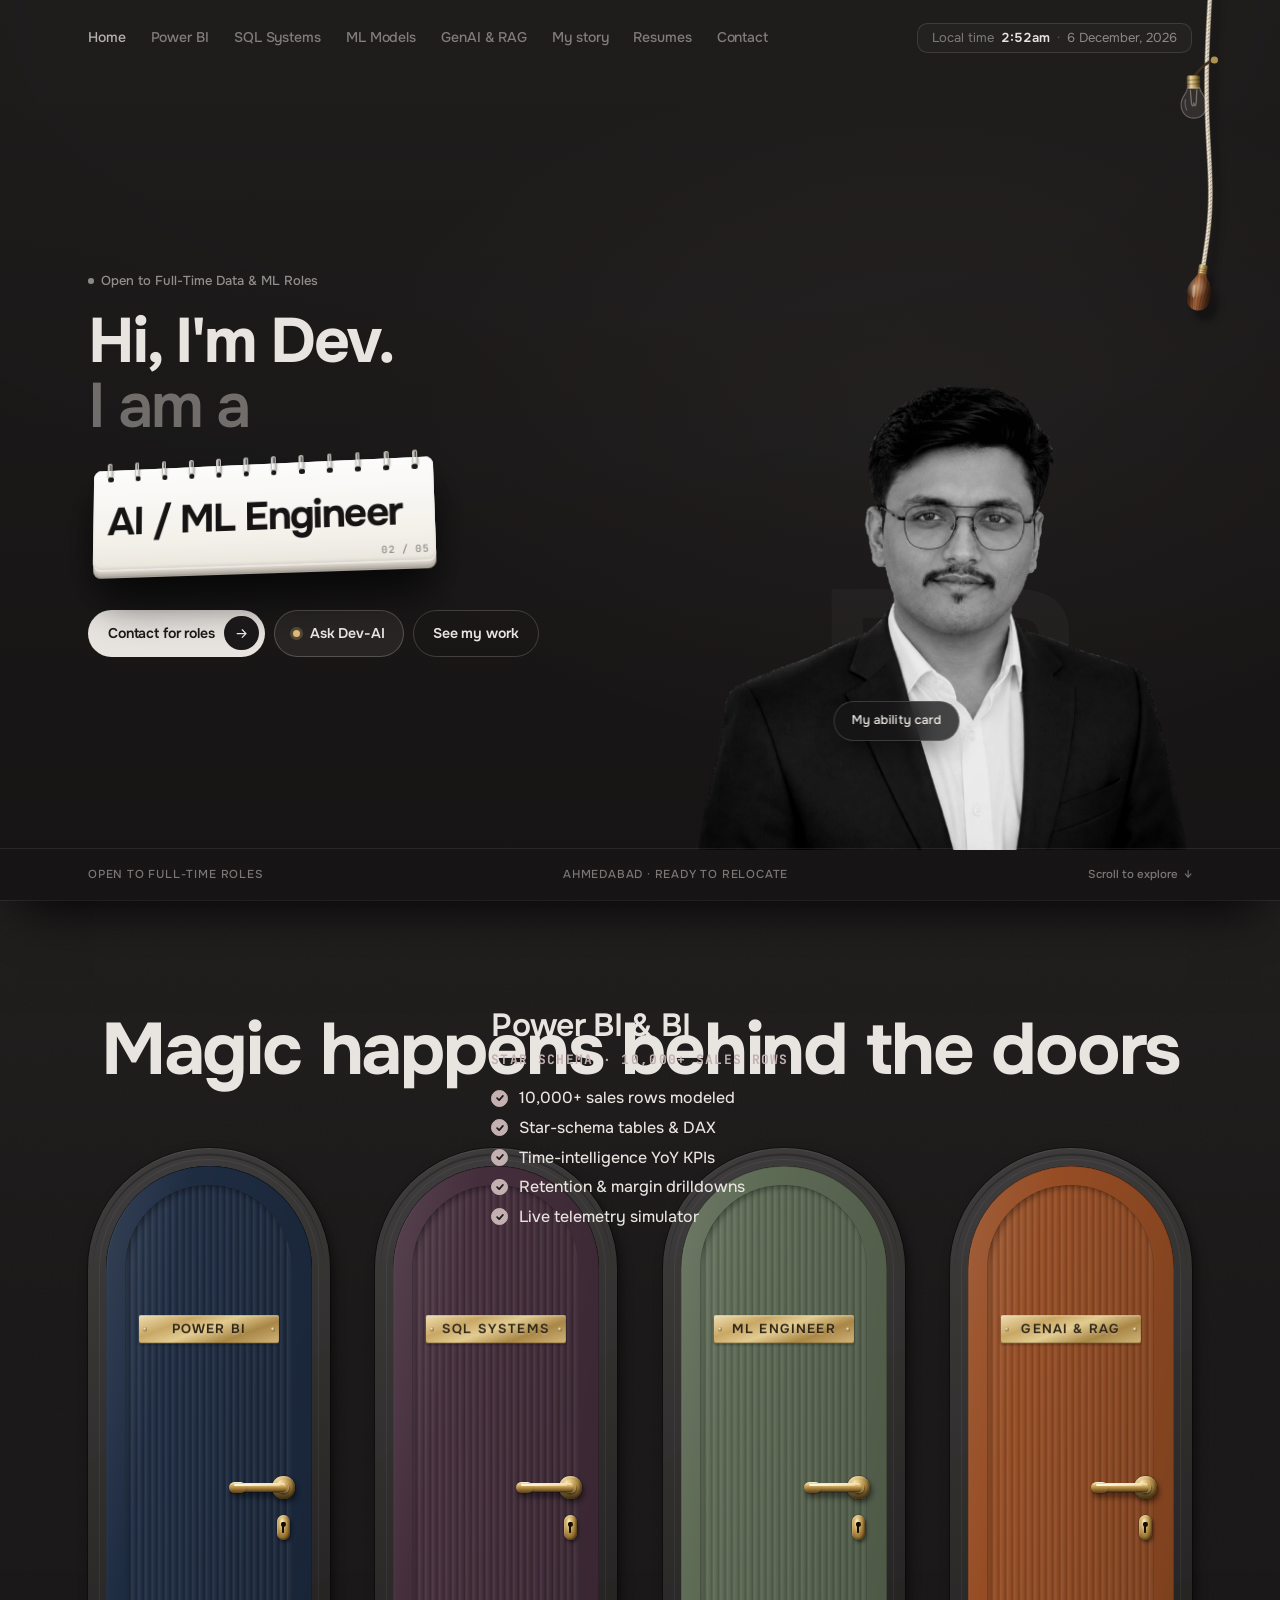
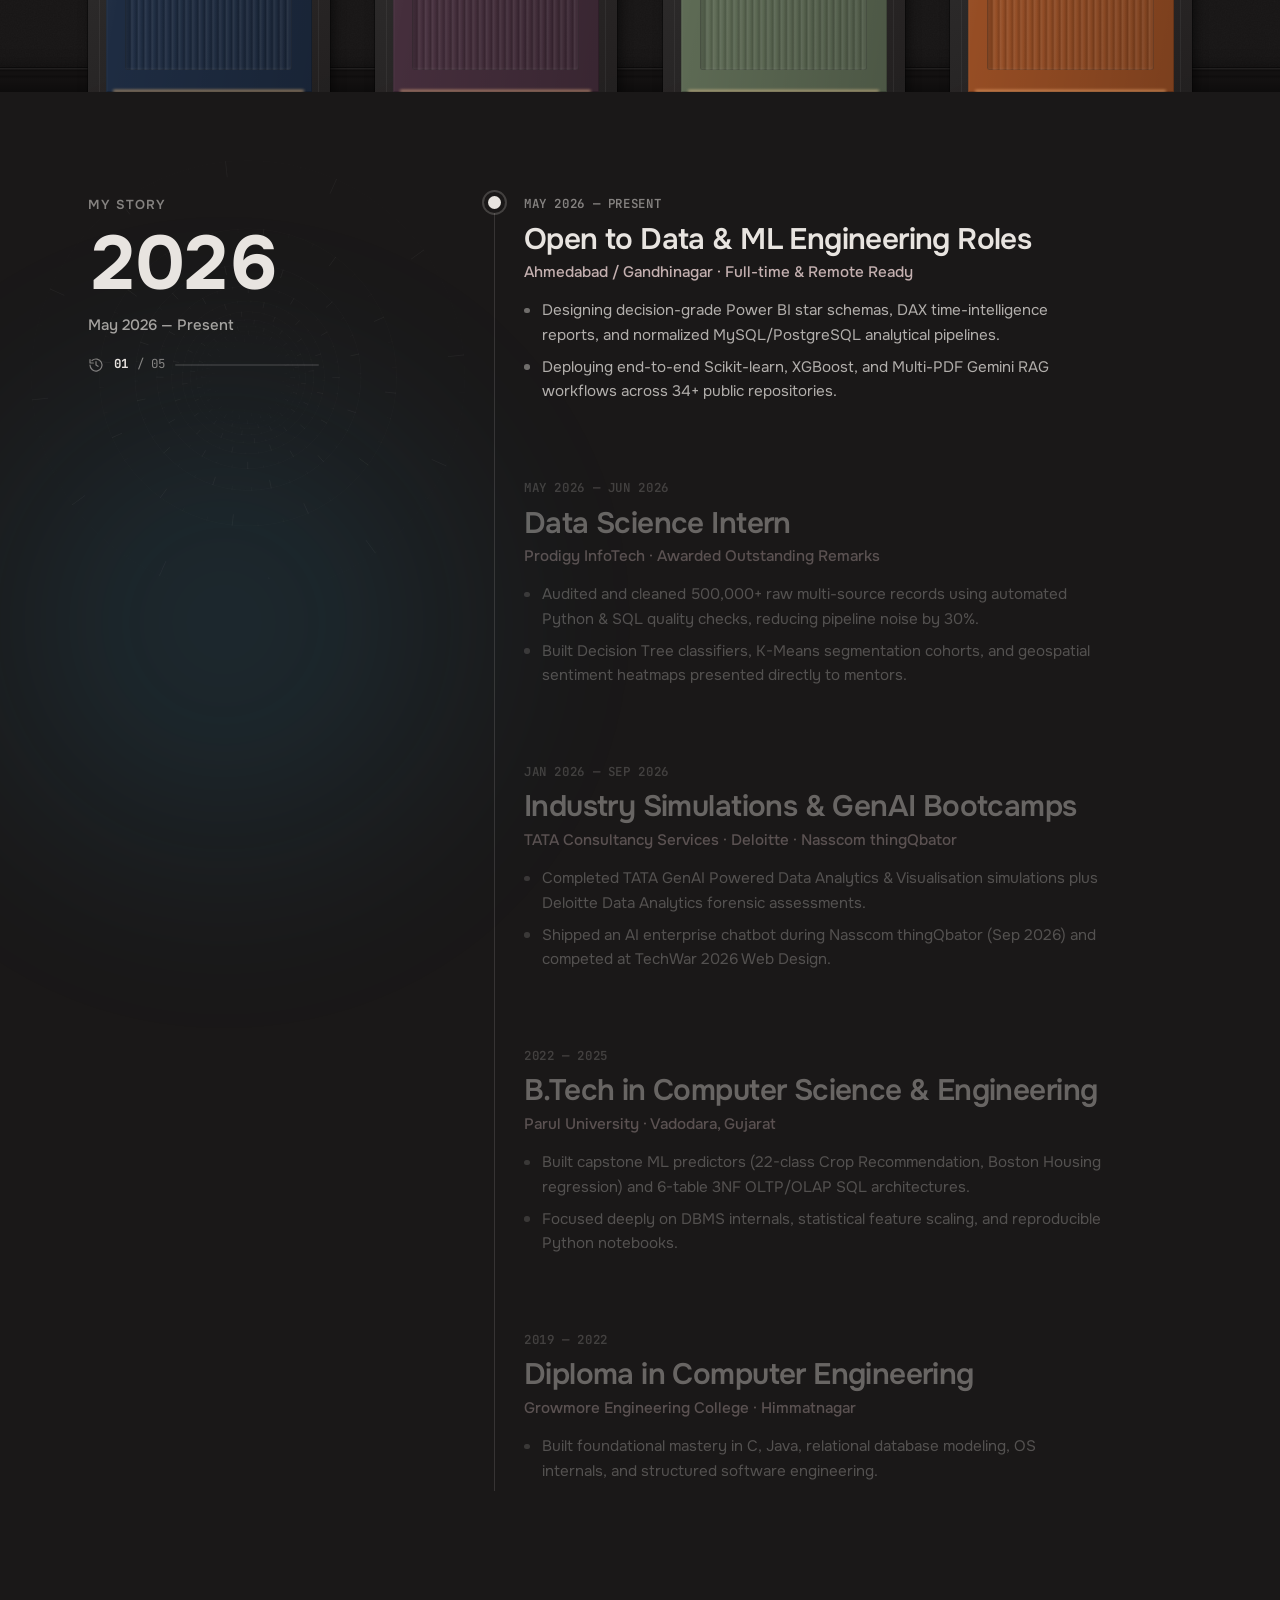
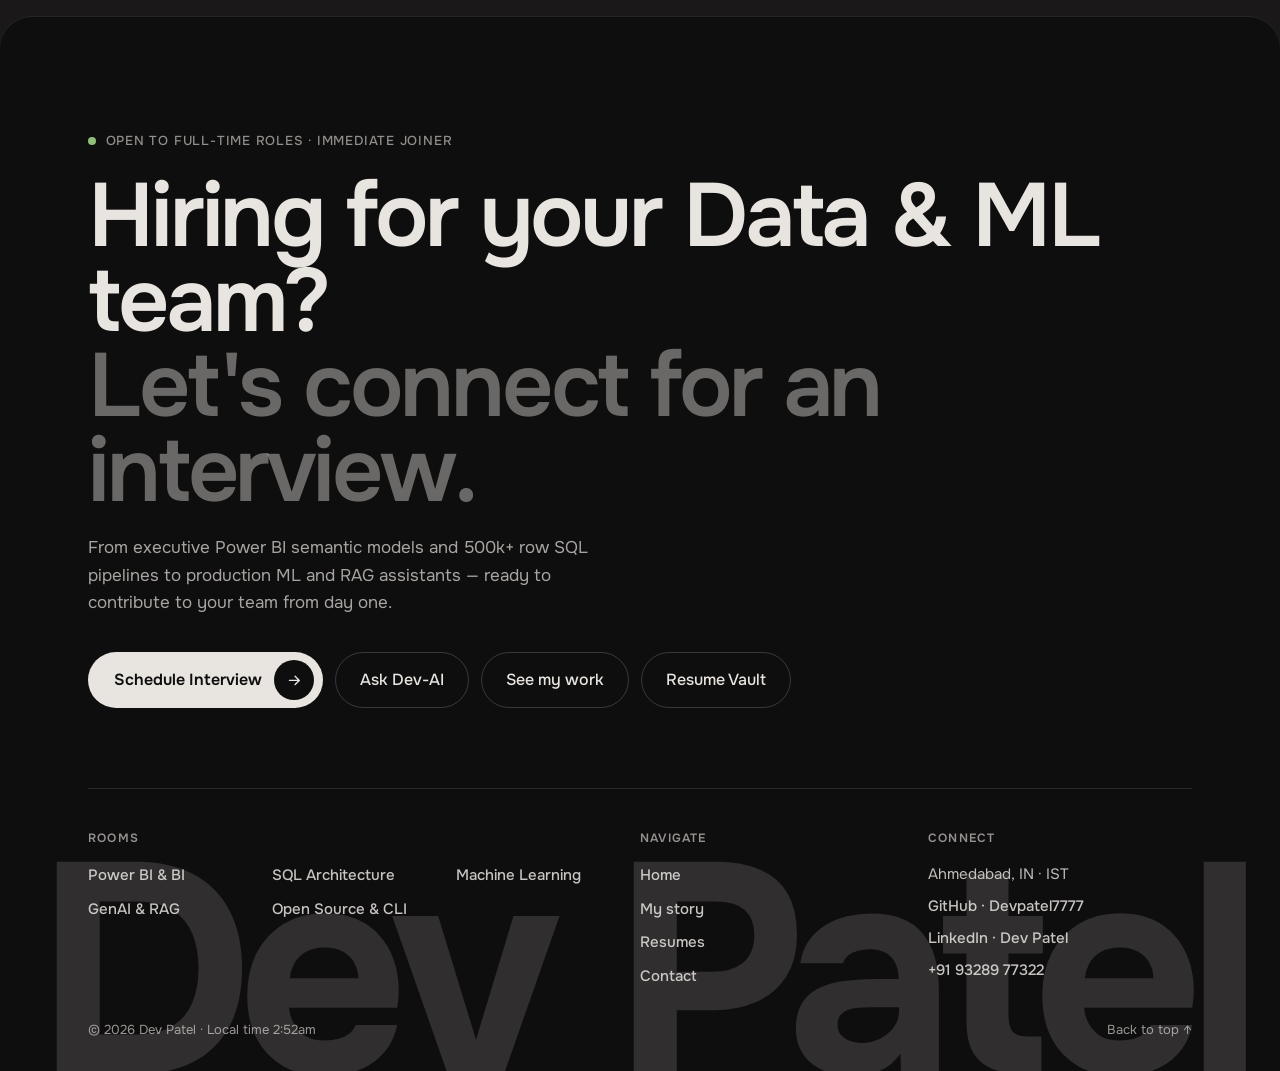
==== index.html @ e9bddb3e "chore(security,ui): harden .com headers, CSP/XSS/postMessage, single-dossier resume vault & right-do" ====
<!DOCTYPE html>
<html data-mode="dark" lang="en">
<head>
  <meta charset="utf-8">
  <meta name="viewport" content="width=device-width, initial-scale=1.0">
  <meta name="theme-color" content="#1A1818">
  <meta name="description" content="Dev Patel — GenAI Engineer, AI/ML Engineer, Data Scientist & Data Analyst. Power BI star schemas, 500k+ row SQL/EDA pipelines, XGBoost models, and Multi-PDF RAG systems.">
  <meta name="robots" content="index, follow">
  <meta property="og:type" content="website">
  <meta property="og:title" content="Dev Patel — GenAI, AI/ML &amp; Data Systems Engineer">
  <meta property="og:description" content="Interactive portfolio &amp; live AI/ML systems by Dev Patel. Power BI Star Schemas, 500k+ row SQL/EDA pipelines, 99.1% CV Crop ML, and Multi-PDF Vector RAG.">
  <meta property="og:image" content="assets/avatar.jpg">
  <meta name="twitter:card" content="summary_large_image">
  <meta name="twitter:title" content="Dev Patel — GenAI, AI/ML &amp; Data Systems Engineer">
  <meta name="twitter:description" content="Interactive portfolio &amp; live AI/ML systems by Dev Patel. Available for Full-Time Data &amp; ML roles.">
  <title>Dev Patel — GenAI, AI/ML & Data Analyst Portfolio</title>
  <script type="application/ld+json">
  {
    "@context": "https://schema.org",
    "@type": "Person",
    "name": "Dev Patel",
    "jobTitle": "GenAI Engineer, AI/ML Engineer & Data Analyst",
    "alumniOf": { "@type": "CollegeOrUniversity", "name": "Parul University" },
    "email": "mailto:devpatel846211@gmail.com",
    "sameAs": [
      "https://github.com/Devpatel7777",
      "https://linkedin.com/in/dev-patel-0a1291216"
    ],
    "knowsAbout": ["Generative AI", "RAG", "LangGraph", "Machine Learning", "XGBoost", "Power BI", "DAX", "MySQL", "Python"]
  }
  </script>
  <link rel="icon" type="image/svg+xml" href="/favicon.svg">
  <link rel="preconnect" href="https://fonts.googleapis.com">
  <link rel="preconnect" href="https://fonts.gstatic.com" crossorigin>
  <link href="https://fonts.googleapis.com/css2?family=JetBrains+Mono:wght@400;500;600;700&family=Onest:wght@400;500;600;700;800&display=swap" rel="stylesheet">
  <script>(function(){try{if(localStorage.getItem('dev-mode')==='light')delete document.documentElement.dataset.mode;}catch(e){}})();</script>
  <link rel="stylesheet" href="style.css">
</head>
<body>
  <a class="skip" href="#main">Skip to content</a>

  <!-- ============ PageLoader ============ -->
  <div aria-hidden="true" class="loader" id="loader">
    <div class="ld__bg"></div>
    <div class="ld__stack">
      <div class="ld__pill" style="--k:0;--c:#242121;--t:#E8E4E0;--dir:1"><span>Dev Patel</span></div>
      <div class="ld__pill" style="--k:1;--c:#22354E;--t:#E8E4E0;--dir:-1"><span>Power BI &amp; BI</span></div>
      <div class="ld__pill" style="--k:2;--c:#4A3142;--t:#E8E4E0;--dir:1"><span>SQL Architecture</span></div>
      <div class="ld__pill" style="--k:3;--c:#65755B;--t:#F3EEEC;--dir:-1"><span>Machine Learning</span></div>
      <div class="ld__pill" style="--k:4;--c:#9D5328;--t:#F3EEEC;--dir:1"><span>GenAI &amp; RAG</span></div>
      <div class="ld__pill" style="--k:5;--c:#C4B0B0;--t:#1A1818;--dir:-1"><span>Open Source CLI</span></div>
    </div>
    <div class="ld__hud">
      <div class="ld__top">
        <span><b>Dev Patel</b> · Portfolio</span>
        <span>BI · SQL · Machine Learning · GenAI Systems</span>
      </div>
      <div class="ld__bot">
        <p class="ld__num">
          <small>Opening the rooms</small>
          <span id="ldCount">000</span>
        </p>
        <div class="ld__bar"><i></i></div>
      </div>
    </div>
  </div>

  <!-- ============ Header ============ -->
  <header class="hdr rv" style="--d:80ms">
    <div class="shell hdr__in">
      <nav aria-label="Primary">
        <ul class="nav">
          <li><button type="button" aria-current="page" data-go="home"><span data-h="y 0 -2|o .75 1" data-hs="320 22" data-ht="button">Home</span></button></li>
          <li><button type="button" data-door="0"><span data-h="y 0 -2|o .75 1" data-hs="320 22" data-ht="button">Power BI</span></button></li>
          <li><button type="button" data-door="1"><span data-h="y 0 -2|o .75 1" data-hs="320 22" data-ht="button">SQL Systems</span></button></li>
          <li><button type="button" data-door="2"><span data-h="y 0 -2|o .75 1" data-hs="320 22" data-ht="button">ML Models</span></button></li>
          <li><button type="button" data-door="3"><span data-h="y 0 -2|o .75 1" data-hs="320 22" data-ht="button">GenAI &amp; RAG</span></button></li>
          <li><button type="button" data-go="about"><span data-h="y 0 -2|o .75 1" data-hs="320 22" data-ht="button">My story</span></button></li>
          <li><button type="button" data-resume=""><span data-h="y 0 -2|o .75 1" data-hs="320 22" data-ht="button">Resumes</span></button></li>
          <li><button type="button" data-contact=""><span data-h="y 0 -2|o .75 1" data-hs="320 22" data-ht="button">Contact</span></button></li>
        </ul>
      </nav>
      <div class="hdr__right">
        <div aria-label="Local time in India" class="chip clock">
          <span class="clock__lbl">Local time</span>
          <span class="clock__time tnum" data-time="">11:05am</span>
          <span aria-hidden="true" class="clock__sep">·</span>
          <span class="clock__date" data-date="">11 November, 2026</span>
          <span class="clock__ds" data-dshort="">11 Nov</span>
        </div>
        <button type="button" aria-controls="navm" aria-haspopup="dialog" aria-label="Menu" class="chip menu-btn" id="menuBtn" style="min-height:44px;min-width:44px">
          <span>
            <svg aria-hidden="true" fill="none" focusable="false" stroke="currentColor" stroke-linecap="round" stroke-width="2" viewBox="0 0 24 24">
              <path d="M4 6h16M4 12h16M4 18h16"></path>
            </svg>
            <span class="word">Menu</span>
          </span>
        </button>
      </div>
    </div>
  </header>

  <!-- ============ Pull cord + Edison Bulb: light / dark switch ============ -->
  <div class="cord" id="cord">
    <canvas aria-hidden="true" class="cord__cv"></canvas>
    <button type="button" aria-checked="false" aria-label="Toggle lamp bulb to switch between Light and Dark mode" class="cord__bulb" id="cordBulb" role="switch"></button>
    <button type="button" aria-checked="true" aria-label="Pull rope to turn bulb ON (Light mode) or OFF (Dark mode)" class="cord__hit" id="cordHit" role="switch"></button>
  </div>

  <main id="main">
    <!-- ============ Hero ============ -->
    <section aria-label="Introduction" class="hero" id="home">
      <div aria-hidden="true" class="hero__vig"></div>

      <div class="shell hero__content">
        <div class="hero__left">
          <p class="eyebrow rv" id="heroEye" style="--d:180ms">Open to Full-Time Data &amp; ML Roles</p>
          <h1 class="h1">
            <span class="sr-only">Hi, I'm Dev. I am a GenAI Engineer, AI / ML Engineer, Data Scientist, Data Analyst and SQL Architect.</span>
            <span aria-hidden="true">
              <span class="line"><span style="--d:240ms">Hi, I'm Dev.</span></span>
              <span class="line"><span class="soft" style="--d:350ms">I am a</span></span>
              <span class="cal-line">
                <span class="cal rv" id="cal" style="--d:480ms">
                  <span class="cal__body">
                    <span class="cal__stand"></span>
                    <span class="cal__stack">
                      <span class="cal__back"><span class="cal__holes"></span></span>
                      <span class="cal__page" data-under="">
                        <span class="cal__holes"></span>
                        <span class="cal__word">AI / ML Engineer</span>
                        <span class="cal__no">02 / 05</span>
                        <span class="cal__shade"></span>
                      </span>
                      <span class="cal__leaf">
                        <span class="cal__face">
                          <span class="cal__holes"></span>
                          <span class="cal__word">GenAI Engineer</span>
                          <span class="cal__no">01 / 05</span>
                          <span class="cal__shade"></span>
                        </span>
                        <span class="cal__rear"><span class="cal__holes"></span></span>
                      </span>
                    </span>
                    <span class="cal__rings"></span>
                  </span>
                  <span class="cal__measure"></span>
                </span>
              </span>
            </span>
          </h1>
          <div class="ctas rv" style="--d:680ms">
            <button type="button" class="pill pill--dark pill--arrow" data-contact="">
              <span class="pill__in" data-h="s 1 1.04" data-hs="320 18" data-ht=".pill">
                Contact for roles
                <span class="pill__badge">
                  <svg aria-hidden="true" data-h="x 0 3" data-hs="320 18" data-ht=".pill" fill="none" focusable="false" stroke="currentColor" stroke-linecap="round" stroke-linejoin="round" stroke-width="2" viewBox="0 0 24 24">
                    <path d="M5 12h14M13 6l6 6-6 6"></path>
                  </svg>
                </span>
              </span>
            </button>
            <button type="button" class="pill pill--ai" data-copilot="">
              <span class="pill__in" data-h="s 1 1.04" data-hs="320 18" data-ht=".pill">
                <i class="ai-dot" aria-hidden="true"></i>
                Ask Dev-AI
              </span>
            </button>
            <button type="button" class="pill pill--outline" data-go="works">
              <span class="pill__in" data-h="s 1 1.04" data-hs="320 18" data-ht=".pill">See my work</span>
            </button>
          </div>
        </div>
      </div>

      <div class="hero__stage">
        <div class="fig" id="fig" aria-label="Dev Patel portrait stage">
          <span class="fig__bgtype" aria-hidden="true">DP</span>
          <img alt="" aria-hidden="true" decoding="async" fetchpriority="high" id="figBase" src="assets/portrait-cutout.png">
          <canvas aria-hidden="true" id="figCanvas"></canvas>
          <button type="button" aria-controls="holo" aria-haspopup="dialog" class="fig__card" id="holoOpen">My ability card</button>
        </div>
      </div>

      <div class="shell hero__bar rv" style="--d:750ms">
        <span>Open to Full-Time Roles</span>
        <span class="mid">Ahmedabad · Ready to Relocate</span>
        <button type="button" class="scroll" data-go="works">Scroll to explore <i aria-hidden="true">↓</i></button>
      </div>
    </section>

    <!-- ============ Doors ============ -->
    <section aria-labelledby="doorsTitle" class="doors" id="works">
      <div aria-hidden="true" class="doors__tex"></div>
      <div class="doors__pin">
        <div class="shell doors__wall">
          <h2 class="sr-only" id="doorsTitle">My work, one door per discipline</h2>
          <p aria-hidden="true" class="paint">Magic happens<br class="mbr"> behind the doors</p>
          <p aria-hidden="true" class="doors__hint">Swipe along the wall</p>
          <div aria-live="polite" class="dinfo" id="dinfo">
            <h3 class="dinfo__h">Power BI &amp; BI</h3>
            <p class="dinfo__t">Star Schema · 10,000+ Sales Rows</p>
            <ul class="dinfo__p">
              <li>10,000+ sales rows modeled</li>
              <li>Star-schema tables &amp; DAX</li>
              <li>Time-intelligence YoY KPIs</li>
              <li>Retention &amp; margin drilldowns</li>
              <li>Live telemetry simulator</li>
            </ul>
          </div>
          <p aria-hidden="true" class="doors__dots"><i class="on"></i><i></i><i></i><i></i></p>

          <ul class="doors__row">
            <li class="unit" style="--i:0;--door:#22354E;--door-dk:#1E2C42;--glow:255,200,130">
              <button type="button" aria-label="Open the Power BI room" class="doorway">
                <span class="casing"></span>
                <span class="opening">
                  <span class="room"></span>
                  <span class="spill"></span>
                  <span class="door">
                    <span class="door__flute"></span>
                    <span class="plate">Power BI</span>
                    <span class="handle"><span class="handle__lever"></span><span class="handle__lock"></span></span>
                    <span class="door__shade"></span>
                    <span class="leak"></span>
                  </span>
                  <span class="sill"></span>
                </span>
              </button>
            </li>

            <li class="unit" style="--i:1;--door:#4A3142;--door-dk:#452E3C;--glow:255,195,145">
              <button type="button" aria-label="Open the SQL Systems room" class="doorway">
                <span class="casing"></span>
                <span class="opening">
                  <span class="room"></span>
                  <span class="spill"></span>
                  <span class="door">
                    <span class="door__flute"></span>
                    <span class="plate">SQL Systems</span>
                    <span class="handle"><span class="handle__lever"></span><span class="handle__lock"></span></span>
                    <span class="door__shade"></span>
                    <span class="leak"></span>
                  </span>
                  <span class="sill"></span>
                </span>
              </button>
            </li>

            <li class="unit" style="--i:2;--door:#65755B;--door-dk:#5D6A54;--glow:245,210,155">
              <button type="button" aria-label="Open the ML Engineer room" class="doorway">
                <span class="casing"></span>
                <span class="opening">
                  <span class="room"></span>
                  <span class="spill"></span>
                  <span class="door">
                    <span class="door__flute"></span>
                    <span class="plate">ML Engineer</span>
                    <span class="handle"><span class="handle__lever"></span><span class="handle__lock"></span></span>
                    <span class="door__shade"></span>
                    <span class="leak"></span>
                  </span>
                  <span class="sill"></span>
                </span>
              </button>
            </li>

            <li class="unit" style="--i:3;--door:#9D5328;--door-dk:#964D24;--glow:255,185,125">
              <button type="button" aria-label="Open the GenAI &amp; RAG room" class="doorway">
                <span class="casing"></span>
                <span class="opening">
                  <span class="room"></span>
                  <span class="spill"></span>
                  <span class="door">
                    <span class="door__flute"></span>
                    <span class="plate">GenAI &amp; RAG</span>
                    <span class="handle"><span class="handle__lever"></span><span class="handle__lock"></span></span>
                    <span class="door__shade"></span>
                    <span class="leak"></span>
                  </span>
                  <span class="sill"></span>
                </span>
              </button>
            </li>

            <li class="unit unit--secret" inert style="--i:4;--door:#36312F;--door-dk:#2B2725;--glow:245,205,145">
              <button type="button" aria-label="Open the Open Source &amp; CLI room" class="doorway">
                <span class="casing"></span>
                <span class="opening">
                  <span class="room"></span>
                  <span class="spill"></span>
                  <span class="door">
                    <span class="door__flute"></span>
                    <span class="plate">Open Source</span>
                    <span class="handle"><span class="handle__lever"></span><span class="handle__lock"></span></span>
                    <span class="door__shade"></span>
                    <span class="leak"></span>
                  </span>
                  <span class="sill"></span>
                </span>
              </button>
            </li>
          </ul>
        </div>
      </div>
      <div class="doors__floor"></div>
    </section>

    <!-- ============ Story ============ -->
    <section aria-labelledby="storyTitle" class="story" id="about" data-ch="0" style="--n:5">
      <div aria-hidden="true" class="story__amb"></div>
      <div class="shell story__track">
        <div class="story__pin">
          <div class="story__clock">
            <canvas aria-hidden="true" class="story__bg"></canvas>
            <h2 class="story__h" id="storyTitle">My story</h2>
            <div aria-hidden="true" class="story__yr">
              <span class="dg"><span class="dg__c" style="--d:2"><i>0</i><i>1</i><i>2</i><i>3</i><i>4</i><i>5</i><i>6</i><i>7</i><i>8</i><i>9</i></span></span>
              <span class="dg"><span class="dg__c" style="--d:0"><i>0</i><i>1</i><i>2</i><i>3</i><i>4</i><i>5</i><i>6</i><i>7</i><i>8</i><i>9</i></span></span>
              <span class="dg"><span class="dg__c" style="--d:2"><i>0</i><i>1</i><i>2</i><i>3</i><i>4</i><i>5</i><i>6</i><i>7</i><i>8</i><i>9</i></span></span>
              <span class="dg"><span class="dg__c" style="--d:6"><i>0</i><i>1</i><i>2</i><i>3</i><i>4</i><i>5</i><i>6</i><i>7</i><i>8</i><i>9</i></span></span>
            </div>
            <p aria-hidden="true" class="story__when">May 2026 — Present</p>
            <div aria-hidden="true" class="story__meter">
              <svg aria-hidden="true" class="story__rw" fill="none" focusable="false" stroke="currentColor" stroke-linecap="round" stroke-linejoin="round" stroke-width="1.8" viewBox="0 0 24 24">
                <path d="M3 12a9 9 0 1 0 3-6.7"></path>
                <path d="M3 4v5h5"></path>
                <path d="M12 7v5l3 2"></path>
              </svg>
              <span class="story__count">01</span>
              <span class="story__of">/ 05</span>
              <i class="story__bar"><b></b></i>
            </div>
          </div>
        </div>

        <div class="story__line">
          <span aria-hidden="true" class="story__rail"></span>
          <span aria-hidden="true" class="story__ttrack"><span class="story__tail"></span></span>
          <span aria-hidden="true" class="story__dtrack"><span class="story__dot"></span></span>
          <ol class="story__list">
            <li class="ch on" data-when="May 2026 — Present" data-y="2026">
              <p class="ch__date">May 2026 — Present</p>
              <h3 class="ch__t">Open to Data &amp; ML Engineering Roles</h3>
              <p class="ch__org">Ahmedabad / Gandhinagar · Full-time &amp; Remote Ready</p>
              <ul class="ch__b">
                <li>Designing decision-grade Power BI star schemas, DAX time-intelligence reports, and normalized MySQL/PostgreSQL analytical pipelines.</li>
                <li>Deploying end-to-end Scikit-learn, XGBoost, and Multi-PDF Gemini RAG workflows across 34+ public repositories.</li>
              </ul>
            </li>
            <li class="ch" data-when="May 2026 — Jun 2026" data-y="2026">
              <p class="ch__date">May 2026 — Jun 2026</p>
              <h3 class="ch__t">Data Science Intern</h3>
              <p class="ch__org">Prodigy InfoTech · Awarded Outstanding Remarks</p>
              <ul class="ch__b">
                <li>Audited and cleaned 500,000+ raw multi-source records using automated Python &amp; SQL quality checks, reducing pipeline noise by 30%.</li>
                <li>Built Decision Tree classifiers, K-Means segmentation cohorts, and geospatial sentiment heatmaps presented directly to mentors.</li>
              </ul>
            </li>
            <li class="ch" data-when="Jan 2026 — Sep 2026" data-y="2026">
              <p class="ch__date">Jan 2026 — Sep 2026</p>
              <h3 class="ch__t">Industry Simulations &amp; GenAI Bootcamps</h3>
              <p class="ch__org">TATA Consultancy Services · Deloitte · Nasscom thingQbator</p>
              <ul class="ch__b">
                <li>Completed TATA GenAI Powered Data Analytics &amp; Visualisation simulations plus Deloitte Data Analytics forensic assessments.</li>
                <li>Shipped an AI enterprise chatbot during Nasscom thingQbator (Sep 2026) and competed at TechWar 2026 Web Design.</li>
              </ul>
            </li>
            <li class="ch" data-when="2022 — 2025" data-y="2025">
              <p class="ch__date">2022 — 2025</p>
              <h3 class="ch__t">B.Tech in Computer Science &amp; Engineering</h3>
              <p class="ch__org">Parul University · Vadodara, Gujarat</p>
              <ul class="ch__b">
                <li>Built capstone ML predictors (22-class Crop Recommendation, Boston Housing regression) and 6-table 3NF OLTP/OLAP SQL architectures.</li>
                <li>Focused deeply on DBMS internals, statistical feature scaling, and reproducible Python notebooks.</li>
              </ul>
            </li>
            <li class="ch" data-when="2019 — 2022" data-y="2019">
              <p class="ch__date">2019 — 2022</p>
              <h3 class="ch__t">Diploma in Computer Engineering</h3>
              <p class="ch__org">Growmore Engineering College · Himmatnagar</p>
              <ul class="ch__b">
                <li>Built foundational mastery in C, Java, relational database modeling, OS internals, and structured software engineering.</li>
              </ul>
            </li>
          </ol>
        </div>
      </div>
    </section>
  </main>

  <!-- ============ Footer ============ -->
  <div class="sfw">
    <footer aria-labelledby="sfTitle" class="sf" id="contact-footer">
      <div class="sf__in">
        <p class="sf__eye"><i></i> Open to Full-Time Roles · Immediate Joiner</p>
        <h2 class="sf__h" id="sfTitle">Hiring for your Data &amp; ML team?<span>Let's connect for an interview.</span></h2>
        <p class="sf__p">From executive Power BI semantic models and 500k+ row SQL pipelines to production ML and RAG assistants — ready to contribute to your team from day one.</p>
        <div class="sf__cta">
          <button type="button" class="sf__btn" data-contact="">
            Schedule Interview
            <b><svg aria-hidden="true" fill="none" stroke="currentColor" stroke-linecap="round" stroke-linejoin="round" stroke-width="2" viewBox="0 0 24 24"><path d="M5 12h14M13 6l6 6-6 6"></path></svg></b>
          </button>
          <button type="button" class="sf__ghost" data-copilot="">Ask Dev-AI</button>
          <button type="button" class="sf__ghost" data-go="works">See my work</button>
          <button type="button" class="sf__ghost" data-resume="">Resume Vault</button>
        </div>
        <div class="sf__cols">
          <div>
            <h3>Rooms</h3>
            <ul class="work">
              <li><a data-door="0" href="power-bi/">Power BI &amp; BI</a></li>
              <li><a data-door="1" href="sql-analytics/">SQL Architecture</a></li>
              <li><a data-door="2" href="machine-learning/">Machine Learning</a></li>
              <li><a data-door="3" href="genai-agents/">GenAI &amp; RAG</a></li>
              <li><a data-door="4" href="system-terminal/">Open Source &amp; CLI</a></li>
            </ul>
          </div>
          <div>
            <h3>Navigate</h3>
            <ul>
              <li><a data-go="home" href="#home">Home</a></li>
              <li><a data-go="about" href="#about">My story</a></li>
              <li><button type="button" data-resume="">Resumes</button></li>
              <li><button type="button" data-contact="">Contact</button></li>
            </ul>
          </div>
          <div>
            <h3>Connect</h3>
            <ul>
              <li class="st">Ahmedabad, IN · IST</li>
              <li class="st"><a href="https://github.com/Devpatel7777" target="_blank" rel="noopener noreferrer">GitHub · Devpatel7777</a></li>
              <li class="st"><a href="https://linkedin.com/in/dev-patel-0a1291216" target="_blank" rel="noopener noreferrer">LinkedIn · Dev Patel</a></li>
              <li class="st"><a href="tel:+919328977322">+91 93289 77322</a></li>
            </ul>
          </div>
        </div>
        <div class="sf__bot">
          <span>© <span data-fyear="">2026</span> Dev Patel · Local time <span data-ftime="">—</span></span>
          <button type="button" id="sfTop">Back to top ↑</button>
        </div>
      </div>
      <div aria-hidden="true" class="sf__word">
        <span class="full">Dev Patel</span>
        <span class="short">DEV</span>
      </div>
    </footer>
  </div>

  <!-- ============ Floating Back to Top & Scrolled AI Concierge Dock ============ -->
  <button type="button" aria-label="Open Dev-AI Recruiter Concierge" class="ai-fab" id="aiFab" data-copilot="">
    <i class="ai-dot" aria-hidden="true"></i>
    <span>Dev-AI · Concierge</span>
  </button>
  <button type="button" aria-label="Back to top" class="totop" id="totop">
    <svg aria-hidden="true" class="ring" viewBox="0 0 52 52"><circle cx="26" cy="26" r="24"></circle></svg>
    <svg aria-hidden="true" class="ar" fill="none" stroke="currentColor" stroke-linecap="round" stroke-linejoin="round" stroke-width="2" viewBox="0 0 24 24"><path d="M12 19V5M5 12l7-7 7 7"></path></svg>
    <span class="lbl">Back to top</span>
  </button>

  <!-- ============ Door cursor + walk-through layers ============ -->
  <div aria-hidden="true" class="door-cursor" id="doorCursor">Click to enter</div>
  <div aria-hidden="true" class="veil" hidden id="veil"></div>
  <div aria-hidden="true" class="shade" hidden id="shade"></div>
  <div aria-hidden="true" class="passage" hidden id="passage"></div>
  <div class="wallv" id="wallv"></div>

  <!-- ============ Mobile / Quick Nav Overlay ============ -->
  <div aria-label="Menu" aria-modal="true" class="navm" hidden id="navm" role="dialog">
    <div class="shell navm__top">
      <span class="brand">
        <svg aria-hidden="true" fill="currentColor" focusable="false" viewBox="0 0 48 48">
          <path d="M24 2c2.2 13.8 7.9 19.6 22 22-14.1 2.4-19.8 8.2-22 22-2.2-13.8-7.9-19.6-22-22 14.1-2.4 19.8-8.2 22-22Z"></path>
        </svg>
        Dev Patel
      </span>
      <button type="button" class="close-btn" id="navClose">
        <svg aria-hidden="true" fill="none" focusable="false" stroke="currentColor" stroke-linecap="round" stroke-width="2" viewBox="0 0 24 24"><path d="M4 4l16 16M20 4 4 20"></path></svg>
        Close
      </button>
    </div>
    <nav aria-label="Menu" class="shell navm__nav">
      <ul id="navList"></ul>
    </nav>
    <div class="shell navm__bot">
      <span>Local time <span data-navtime=""></span></span>
      <div class="navm__bot-actions">
        <button type="button" id="navTheme">Switch Light / Dark</button>
        <button type="button" id="navAi">Ask Dev-AI</button>
        <button type="button" id="navResumes">Resume Vault</button>
        <button type="button" id="navStart">Schedule Interview →</button>
      </div>
    </div>
  </div>

  <!-- ============ Ability card (#holo) ============ -->
  <div aria-label="Dev Patel's ability card" aria-modal="true" class="holo" hidden id="holo" role="dialog">
    <canvas aria-hidden="true" class="holo__sparks" id="holoSparks"></canvas>
    <div class="holo__id">
      <strong>DEV PATEL</strong>
      <span>Ability card</span>
    </div>
    <button type="button" class="holo__x holo__x--top" id="holoClose">
      <svg aria-hidden="true" fill="none" stroke="currentColor" stroke-linecap="round" stroke-width="2" viewBox="0 0 24 24"><path d="M5 5l14 14M19 5 5 19"></path></svg>
      Close
    </button>
    <div class="holo__lite" id="holoLite">
      <button type="button" aria-label="Dev Patel's ability card: Power BI 92, SQL & Analytics 94, ML & Python 88, GenAI & RAG 86. Tap to flip." class="hc" id="hc">
        <i class="hc__aura"></i>
        <span class="hc__in">
          <span class="hc__face hc__front">
            <svg aria-hidden="true" class="hc__filigree" viewBox="0 0 340 475" preserveAspectRatio="none">
              <defs>
                <linearGradient id="hcGold" x1="0" y1="0" x2="1" y2="1">
                  <stop offset="0%" stop-color="#f6deb1"/>
                  <stop offset="35%" stop-color="#c99b56"/>
                  <stop offset="70%" stop-color="#fff0cd"/>
                  <stop offset="100%" stop-color="#9e743b"/>
                </linearGradient>
              </defs>
              <rect x="6" y="6" width="328" height="463" rx="16" fill="none" stroke="url(#hcGold)" stroke-width="3.2"/>
              <rect x="13" y="13" width="314" height="449" rx="12" fill="none" stroke="url(#hcGold)" stroke-opacity=".68" stroke-width="1"/>
              <!-- Corner ornate filigree flourishes -->
              <path d="M16 44 C16 24, 24 16, 44 16 M22 36 C22 24, 26 20, 36 20 M16 28 Q26 28 28 16" fill="none" stroke="url(#hcGold)" stroke-width="2" stroke-linecap="round"/>
              <path d="M296 16 C316 16, 324 24, 324 44 M304 20 C314 20, 318 24, 318 36 M312 16 Q312 28 324 28" fill="none" stroke="url(#hcGold)" stroke-width="2" stroke-linecap="round"/>
              <path d="M16 431 C16 451, 24 459, 44 459 M22 439 C22 451, 26 455, 36 455 M16 447 Q26 447 28 459" fill="none" stroke="url(#hcGold)" stroke-width="2" stroke-linecap="round"/>
              <path d="M296 459 C316 459, 324 451, 324 431 M304 455 C314 455, 318 451, 318 439 M312 459 Q312 447 324 447" fill="none" stroke="url(#hcGold)" stroke-width="2" stroke-linecap="round"/>
            </svg>
            <span class="hc__nameplate">Dev Patel</span>
            <span class="hc__win">
              <span aria-hidden="true" class="hc__bg"></span>
              <img alt="Dev Patel studio portrait" class="hc__sub" src="assets/portrait-cutout.png">
              <i aria-hidden="true" class="hc__wsh"></i>
            </span>
            <span class="hc__stats">
              <span class="hc__row">
                <span class="hc__name">Power BI &amp; DAX</span>
                <span class="hc__dots" aria-hidden="true"><i></i><i></i><i></i><i></i><i></i><i></i><i></i><i></i><i></i><i class="off"></i></span>
                <span class="hc__num">92</span>
              </span>
              <span class="hc__row">
                <span class="hc__name">SQL &amp; Analytics</span>
                <span class="hc__dots" aria-hidden="true"><i></i><i></i><i></i><i></i><i></i><i></i><i></i><i></i><i></i><i class="off"></i></span>
                <span class="hc__num">94</span>
              </span>
              <span class="hc__row">
                <span class="hc__name">ML &amp; Python</span>
                <span class="hc__dots" aria-hidden="true"><i></i><i></i><i></i><i></i><i></i><i></i><i></i><i></i><i class="off"></i><i class="off"></i></span>
                <span class="hc__num">88</span>
              </span>
              <span class="hc__row">
                <span class="hc__name">GenAI &amp; RAG</span>
                <span class="hc__dots" aria-hidden="true"><i></i><i></i><i></i><i></i><i></i><i></i><i></i><i></i><i class="off"></i><i class="off"></i></span>
                <span class="hc__num">86</span>
              </span>
            </span>
            <span class="hc__footbar">
              <span><small>BASED</small><b>India</b></span>
              <span><small>ROLE</small><b>Full-Time</b></span>
              <span><small>JOIN</small><b>Immediate</b></span>
            </span>
            <i class="hc__foil"></i>
            <i class="hc__glare"></i>
          </span>

          <span class="hc__face hc__back">
            <svg aria-hidden="true" class="hc__filigree" viewBox="0 0 340 475" preserveAspectRatio="none">
              <defs>
                <linearGradient id="hcGoldBack" x1="0" y1="0" x2="1" y2="1">
                  <stop offset="0%" stop-color="#f6deb1"/>
                  <stop offset="50%" stop-color="#c99b56"/>
                  <stop offset="100%" stop-color="#9e743b"/>
                </linearGradient>
              </defs>
              <rect x="6" y="6" width="328" height="463" rx="16" fill="none" stroke="url(#hcGoldBack)" stroke-width="3.2"/>
              <rect x="13" y="13" width="314" height="449" rx="12" fill="none" stroke="url(#hcGoldBack)" stroke-opacity=".55" stroke-width="1"/>
            </svg>
            <div class="hc__top">
              <span class="hc__tag">VERIFIED RECORD</span>
              <span class="hc__lvl">2019–2026</span>
            </div>
            <div class="hc__back-list">
              <div class="hc__bi">
                <small>Internship</small>
                <strong>Prodigy InfoTech · Data Science Intern</strong>
              </div>
              <div class="hc__bi">
                <small>Credentials</small>
                <strong>TATA GenAI · Deloitte · thingQbator</strong>
              </div>
              <div class="hc__bi">
                <small>Education</small>
                <strong>B.Tech CSE · Parul University (2025)</strong>
              </div>
              <div class="hc__bi">
                <small>Direct Reach</small>
                <strong>devpatel846211@gmail.com</strong>
              </div>
            </div>
            <div class="hc__foot">
              <span>Ahmedabad, India</span>
              <span>Tap to return</span>
            </div>
            <i class="hc__foil"></i>
            <i class="hc__glare"></i>
          </span>
        </span>
      </button>
      <p class="hc__hint">
        <span class="hc__hm">Move across the card</span>
        <span class="hc__ht">Tilt or drag it</span> · tap to flip
      </p>
      <div class="holo__actions">
        <button type="button" class="holo__cv" id="holoResumes">Download 3 PDF Resumes</button>
      </div>
    </div>
  </div>

  <!-- ============ Contact Modal ============ -->
  <div aria-labelledby="mTitle" aria-modal="true" class="modal" hidden id="modal" role="dialog">
    <div class="modal__panel" id="mPanel">
      <button type="button" aria-label="Close contact dialog" class="x-btn" id="mClose">×</button>
      <div id="mFormWrap">
        <div class="mhead">
          <p>Full-Time &amp; Internship Opportunities · Ahmedabad, IN</p>
          <h2 id="mTitle">Schedule an interview</h2>
        </div>
        <form class="mform" id="reqForm">
          <div class="mform__row">
            <label>
              <span>Recruiter / Hiring name</span>
              <input name="name" type="text" required placeholder="e.g. Aarav Shah">
            </label>
            <label>
              <span>Company email</span>
              <input name="email" type="email" required placeholder="hr@company.com">
            </label>
          </div>
          <label>
            <span>Target role track</span>
            <select name="role">
              <option value="Data Analyst / BI Role">Data Analyst / Power BI Role</option>
              <option value="Data Scientist Role">Data Scientist Role</option>
              <option value="ML / AI Engineering Role">ML / AI Engineering Role</option>
              <option value="Data Analytics Internship / Trainee">Data Analytics Internship / Trainee</option>
            </select>
          </label>
          <label>
            <span>Interview or role details</span>
            <textarea name="message" rows="3" required placeholder="Share company name, role description, or interview timing..."></textarea>
          </label>
          <div class="mform__bot">
            <small id="eqStatus" style="opacity:.6">Replies within 24 hours</small>
            <button type="submit" class="mform__submit">Prepare message →</button>
          </div>
        </form>
        <div class="mform__direct">
          <span>Or reach directly: <a data-mail="" href="mailto:devpatel846211@gmail.com">devpatel846211@gmail.com</a></span>
          <a href="tel:+919328977322">+91 93289 77322</a>
        </div>
      </div>

      <div class="msuccess" hidden id="mSuccess">
        <div class="msuccess__badge">✓</div>
        <h2>Message ready to send</h2>
        <p id="eqCopyNote">Your details have been formatted and copied to clipboard so you can send directly even without a desktop mail client.</p>
        <div class="msuccess__links">
          <a class="prim" id="eqGmailLink" target="_blank" rel="noopener noreferrer" href="#">Open in Gmail Web ↗</a>
          <a id="eqMailtoLink" href="#">Default Mail App</a>
          <button type="button" id="eqCopyBtn">Copy text</button>
        </div>
        <button type="button" class="holo__cv" id="mDone" style="margin-top:.5rem">Close</button>
      </div>
    </div>
  </div>

  <!-- ============ Resumes Vault Modal ============ -->
  <div aria-labelledby="rTitle" aria-modal="true" class="modal" hidden id="resume-modal" role="dialog">
    <div class="modal__panel rvault__panel" id="rPanel">
      <button type="button" aria-label="Close resume vault" class="x-btn" id="rClose">×</button>
      <div class="mhead">
        <p>Resume Archive · Select Track</p>
        <h2 id="rTitle">Role Dossiers</h2>
      </div>
      <div class="rvault__tabs" id="rvTabs" role="tablist" aria-label="Resume tracks">
        <button type="button" class="rvault__tab on" role="tab" aria-selected="true" data-rv="aiml">01 · AI / ML &amp; GenAI</button>
        <button type="button" class="rvault__tab" role="tab" aria-selected="false" data-rv="ds">02 · Data Scientist</button>
        <button type="button" class="rvault__tab" role="tab" aria-selected="false" data-rv="analyst">03 · Data Analyst</button>
      </div>
      <div class="rvault__card" id="rvCard">
        <div class="rvault__meta">
          <span class="rvault__idx" id="rvIdx">TRACK 01 · ATS VERIFIED PDF</span>
          <span class="rvault__size">1-Page Executive</span>
        </div>
        <h3 class="rvault__title" id="rvTitle">AI / ML &amp; GenAI Engineer</h3>
        <p class="rvault__desc" id="rvDesc">Multi-PDF Vector RAG (Gemini), LangGraph workflows, Groq LPU inference, Serper agents, and XGBoost 5-fold CV pipelines.</p>
        <div class="rvault__tags" id="rvTags">
          <span>LangGraph</span><span>Gemini RAG</span><span>Groq</span><span>XGBoost</span><span>PyTorch / Sklearn</span>
        </div>
        <div class="rvault__acts">
          <a class="rvault__prim" id="rvPreview" href="assets/resumes/Dev_Patel_AI_ML_Resume.pdf" target="_blank" rel="noopener noreferrer">Preview PDF ↗</a>
          <a class="rvault__sec" id="rvDownload" href="assets/resumes/Dev_Patel_AI_ML_Resume.pdf" download="Dev_Patel_AI_ML_Resume.pdf">Download ↓</a>
        </div>
      </div>
    </div>
  </div>

  <!-- ============ Dev-AI Recruiter Concierge Drawer ============ -->
  <div aria-labelledby="cpTitle" aria-modal="true" class="modal cp-modal" hidden id="copilot" role="dialog">
    <div class="modal__panel cp__panel" id="cpPanel">
      <div class="cp__head">
        <div>
          <p class="cp__eye"><i class="ai-dot" aria-hidden="true"></i> CONCIERGE · PORTFOLIO AI<span class="cp-kbd"> · CTRL+K</span></p>
          <h2 id="cpTitle">Dev-AI Recruiter Concierge</h2>
        </div>
        <div class="cp__head-acts">
          <button type="button" class="cp__brief-btn" id="cpCopyBrief" title="Copy formatted hiring summary">Copy Brief</button>
          <button type="button" aria-label="Close AI Concierge" class="cp__x" id="cpClose">×</button>
        </div>
      </div>

      <div class="cp__chips" id="cpChips" aria-label="One-tap recruiter shortcuts">
        <button type="button" class="cp-chip" data-cp-q="role:aiml">01 · GenAI &amp; AI/ML</button>
        <button type="button" class="cp-chip" data-cp-q="role:ds">02 · Data Science</button>
        <button type="button" class="cp-chip" data-cp-q="role:analyst">03 · Data Analytics</button>
        <button type="button" class="cp-chip" data-cp-q="summary">04 · Quick Brief</button>
        <button type="button" class="cp-chip" data-cp-q="rag">05 · RAG Architecture</button>
      </div>

      <div class="cp__log" id="cpLog" aria-live="polite"></div>

      <form class="cp__form" id="cpForm" autocomplete="off">
        <input id="cpInput" type="text" placeholder="Ask about LangGraph, 500k EDA, SQL, or notice period..." aria-label="Ask a question about Dev Patel">
        <button type="submit" class="cp__send">Ask →</button>
      </form>
    </div>
  </div>

  <script src="main.js"></script>
</body>
</html>
---- style.css ----
/* ==========================================================================
   Dev Patel — Architectural Portfolio Design System
   Dark Charcoal (#1A1818) default + Warm Stone (#E8E4E0) pull-cord toggle
   ========================================================================== */

:root {
  --background: #E8E4E0;
  --foreground: #1A1818;
  --fg-rgb: 26, 24, 24;
  --wall: #E8E4E0;
  --wall-hi: #F0EDE9;
  --casing: #D6D0C9;
  --base: #DDD7D0;
  --floor: #DDD6CE;
  --floor-2: #D4CCC3;
  --panel: #F5F2EE;
  --surface: #DFDAD4;
  --surface-2: #D4CEC7;
  --field: #EEEAE5;
  --ink: #1A1818;
  --line: rgba(26, 24, 24, .12);
  --btn-bg: #1A1818;
  --btn-fg: #E8E4E0;
  --paint: #1A1818;
  --accent: #6B4F4F;
  --accent-from: #C4B0B0;
  --dinfo-accent: #6B4F4F;
  --room: #FBFAF8;
  --room-sh: rgba(26, 24, 24, .1);
  --rim: rgba(255, 255, 255, .95);
  --lift: rgba(26, 24, 24, .3);
  --cord-shadow: .18;
  --scrim: rgba(26, 24, 24, .48);
  --radius-control: .75rem;
  --radius-card: 1.35rem;
  --radius-card-sm: 1rem;
  --e-spring: cubic-bezier(.16, 1, .3, 1);
  --e-soft: cubic-bezier(.22, 1, .36, 1);
}

html[data-mode="dark"] {
  --background: #1A1818;
  --foreground: #E8E4E0;
  --fg-rgb: 232, 228, 224;
  --wall: #181616;
  --wall-hi: #1F1C1C;
  --casing: #2A2727;
  --base: #131111;
  --floor: #141212;
  --floor-2: #0F0D0D;
  --panel: #221F1F;
  --surface: #2B2727;
  --surface-2: #353030;
  --field: #161414;
  --line: rgba(232, 228, 224, .13);
  --btn-bg: #E8E4E0;
  --btn-fg: #1A1818;
  --paint: #E8E4E0;
  --accent: #C4B0B0;
  --accent-from: #E8D8D8;
  --dinfo-accent: #C4B0B0;
  --room: #050505;
  --room-sh: rgba(0, 0, 0, .85);
  --rim: rgba(214, 196, 196, .22);
  --lift: rgba(0, 0, 0, .72);
  --cord-shadow: .34;
  --scrim: rgba(10, 9, 9, .72);
}

*, *::before, *::after { box-sizing: border-box; }
[hidden] { display: none !important; }

html {
  background: #1A1818;
  color: var(--foreground);
  font-family: 'Onest', ui-sans-serif, system-ui, -apple-system, 'Segoe UI', sans-serif;
  line-height: 1.5;
  -webkit-text-size-adjust: 100%;
  overscroll-behavior-y: none;
  scroll-behavior: auto;
}
html:not([data-mode="dark"]) { background: #E8E4E0; }

body {
  margin: 0;
  background: var(--background);
  color: var(--foreground);
  overflow-x: clip;
  overscroll-behavior-y: none;
  font-kerning: normal;
  transition: background-color .3s ease, color .3s ease;
}

button, input, textarea, select { font: inherit; color: inherit; }
button { cursor: pointer; background: none; border: 0; padding: 0; }
a { color: inherit; }
ul, ol { margin: 0; padding: 0; list-style: none; }
h1, h2, h3, p { margin: 0; }
img { display: block; max-width: 100%; }

.sr-only {
  position: absolute; width: 1px; height: 1px;
  padding: 0; margin: -1px; overflow: hidden; clip: rect(0, 0, 0, 0);
  white-space: nowrap; border: 0;
}

.tnum { font-variant-numeric: tabular-nums; }

.skip {
  position: fixed; left: 1rem; top: -4rem; z-index: 200;
  padding: .65rem 1.1rem; border-radius: 999px;
  background: var(--btn-bg); color: var(--btn-fg); font-weight: 600; font-size: .875rem;
  text-decoration: none; transition: top .2s ease;
}
.skip:focus { top: 1rem; }

.shell {
  width: 100%;
  max-width: 88rem;
  margin-inline: auto;
  padding-inline: 1.25rem;
}
@media (min-width: 640px) { .shell { padding-inline: 2rem; } }
@media (min-width: 1024px) { .shell { padding-inline: 5.5rem; } }

/* View transition ripple from the pull cord */
::view-transition-old(root),
::view-transition-new(root) { animation-duration: .42s; mix-blend-mode: normal; }
::view-transition-old(root) { z-index: 1; }
::view-transition-new(root) {
  z-index: 2;
  animation-name: cordReveal;
  animation-timing-function: cubic-bezier(.22, 1, .36, 1);
}
@keyframes cordReveal {
  from { clip-path: circle(0% at var(--vt-x, 86%) var(--vt-y, 20%)); }
  to { clip-path: circle(155% at var(--vt-x, 86%) var(--vt-y, 20%)); }
}

/* ---------- PageLoader ---------- */
.loader {
  position: fixed; inset: 0; z-index: 150;
  display: flex; flex-direction: column; justify-content: flex-end;
  pointer-events: auto;
  transition: opacity .55s var(--e-soft), visibility 0s linear .55s;
}
.loader.out { opacity: 0; visibility: hidden; pointer-events: none; }

.ld__bg {
  position: absolute; inset: 0;
  background: var(--background);
}

.ld__stack {
  position: relative; z-index: 2;
  flex: 1; display: flex; flex-direction: column; justify-content: center; gap: .65rem;
  padding: 2rem 1.25rem 0;
  max-width: 36rem; width: 100%; margin: 0 auto;
}

.ld__pill {
  height: 3.1rem; border-radius: 999px;
  background: var(--c); color: var(--t);
  display: flex; align-items: center; justify-content: space-between;
  padding: 0 1.4rem; font-weight: 600; font-size: .95rem; letter-spacing: -.01em;
  opacity: 0;
  transform: translateX(calc(var(--dir, 1) * 42px)) scale(.94);
  transition: transform .55s var(--e-spring), opacity .45s ease;
  box-shadow: 0 10px 30px -12px rgba(0, 0, 0, .45);
}
.ld__pill.on { opacity: 1; transform: none; }
.ld__pill::after {
  content: ""; width: .5rem; height: .5rem; border-radius: 50%;
  background: currentColor; opacity: .45;
}

.ld__hud {
  position: relative; z-index: 2;
  width: 100%; max-width: 88rem; margin: 0 auto;
  padding: 1.5rem 1.25rem 2.25rem;
  display: flex; flex-direction: column; gap: 1rem;
}
@media (min-width: 640px) { .ld__hud { padding-inline: 2rem; } }
@media (min-width: 1024px) { .ld__hud { padding-inline: 5.5rem; } }

.ld__top {
  display: flex; flex-wrap: wrap; justify-content: space-between; gap: .5rem;
  font-size: .8125rem; color: rgba(var(--fg-rgb), .55);
}
.ld__top b { color: var(--foreground); font-weight: 600; }

.ld__num {
  display: flex; justify-content: space-between; align-items: baseline;
  font-size: clamp(2rem, 5vw, 3.5rem); font-weight: 700; letter-spacing: -.04em;
  line-height: 1;
}
.ld__num small {
  font-size: .75rem; font-weight: 500; letter-spacing: .08em; text-transform: uppercase;
  color: rgba(var(--fg-rgb), .5);
}
#ldCount { font-variant-numeric: tabular-nums; }

.ld__bar {
  height: 2px; width: 100%; border-radius: 99px;
  background: rgba(var(--fg-rgb), .12); overflow: hidden;
}
.ld__bar i {
  display: block; height: 100%; width: calc(var(--p, 0) * 100%);
  background: var(--foreground);
}

/* Entrance reveal items */
.rv { opacity: 0; transform: translateY(1rem); transition: opacity .65s var(--e-soft), transform .75s var(--e-spring); transition-delay: var(--d, 0ms); }
body.ready .rv { opacity: 1; transform: none; }

/* ---------- Header ---------- */
.hdr {
  position: fixed; top: 0; left: 0; right: 0; z-index: 40;
  transition: opacity .35s ease, transform .35s ease, background-color .35s ease, backdrop-filter .35s ease;
}
.hdr.away { opacity: 0; pointer-events: none; transform: translateY(-.5rem); }
.hdr.stuck {
  background: linear-gradient(180deg, rgba(232, 228, 224, .92) 0%, rgba(232, 228, 224, .75) 65%, transparent 100%);
}
html[data-mode="dark"] .hdr.stuck {
  background: linear-gradient(180deg, rgba(24, 22, 22, .92) 0%, rgba(24, 22, 22, .72) 65%, transparent 100%);
}

.hdr__in {
  display: flex; align-items: center; justify-content: space-between; gap: 1rem;
  padding-block: 1.1rem;
}
@media (min-width: 1024px) { .hdr__in { padding-block: 1.35rem; } }

.nav { display: none; align-items: center; gap: 1.55rem; }
@media (min-width: 1024px) { .nav { display: flex; } }

.nav button {
  padding: .35rem 0;
  font-size: .875rem; font-weight: 500; letter-spacing: -.005em;
  color: rgba(var(--fg-rgb), .65);
  transition: color .2s ease;
  white-space: nowrap;
}
.nav button span { display: inline-block; }
.nav button:hover,
.nav button[aria-current="page"] { color: var(--foreground); }

.hdr__right {
  display: flex; align-items: center; gap: .6rem; margin-left: auto;
}

.chip {
  display: inline-flex; align-items: center; gap: .45rem;
  border: 1px solid rgba(var(--fg-rgb), .14);
  background: rgba(var(--fg-rgb), .025);
  border-radius: .65rem;
  padding: .46rem .85rem;
  font-size: .8125rem;
  line-height: 1;
  color: rgba(var(--fg-rgb), .82);
  white-space: nowrap;
}
.clock__lbl { color: rgba(var(--fg-rgb), .46); font-weight: 400; }
.clock__time { color: var(--foreground); font-weight: 600; }
.clock__sep { color: rgba(var(--fg-rgb), .32); }
.clock__date { color: rgba(var(--fg-rgb), .52); }
.clock__ds { display: none; color: rgba(var(--fg-rgb), .52); }
@media (max-width: 639.98px) {
  .clock { padding: .42rem .65rem; font-size: .75rem; gap: .32rem; }
  .clock__lbl, .clock__date { display: none; }
  .clock__ds { display: inline; }
}

.menu-btn {
  display: inline-flex; align-items: center; justify-content: center;
  padding: .42rem .8rem; font-weight: 500;
}
.menu-btn > span { display: inline-flex; align-items: center; gap: .42rem; }
.menu-btn svg { width: 1.05rem; height: 1.05rem; }
@media (min-width: 1024px) { .menu-btn { display: none; } }

/* ---------- Pull Cord ---------- */
.cord {
  position: fixed; top: 0; right: 0; z-index: 45;
  width: 340px; height: 420px;
  pointer-events: none;
  transition: opacity .4s ease;
}
.cord.away { opacity: 0; pointer-events: none; }
.cord__cv { display: block; width: 100%; height: 100%; pointer-events: none; }
.cord__bulb,
.cord__hit {
  position: absolute; left: 0; top: 0;
  width: 48px; height: 48px; margin-left: -24px; margin-top: -24px;
  border-radius: 50%; pointer-events: auto;
  cursor: pointer; touch-action: none;
}
.cord__hit { cursor: grab; }
.cord.dragging .cord__hit { cursor: grabbing; }
.cord__bulb:focus-visible,
.cord__hit:focus-visible { outline: 2px solid var(--accent); outline-offset: 2px; }

/* ---------- Hero ---------- */
.hero {
  position: relative; z-index: 2;
  min-height: 100svh;
  display: flex; flex-direction: column; justify-content: space-between;
  padding-top: 4.5rem;
  overflow: clip;
  background:
    radial-gradient(65% 55% at 72% 46%, rgba(var(--fg-rgb), .035) 0%, transparent 72%),
    linear-gradient(180deg, var(--wall-hi) 0%, var(--wall) 100%);
  box-shadow: 0 1px 0 rgba(26, 24, 24, .1), 0 1.75rem 3rem -1.5rem rgba(26, 24, 24, .3);
}
html[data-mode="dark"] .hero {
  box-shadow: 0 1px 0 rgba(232, 228, 224, .08), 0 1.75rem 3rem -1.25rem rgba(0, 0, 0, .85);
}

.hero__vig {
  position: absolute; inset: 0; pointer-events: none;
  background: radial-gradient(85% 65% at 50% 0%, transparent 45%, rgba(0, 0, 0, .14) 100%);
  opacity: .55;
}
html:not([data-mode="dark"]) .hero__vig { opacity: .2; }

.hero__stage {
  position: relative;
  width: 100%;
  height: min(36svh, 19rem);
  order: 2;
  display: flex; align-items: flex-end; justify-content: center;
  margin-top: .5rem;
  pointer-events: auto;
}
@media (min-width: 1024px) {
  .hero__stage {
    position: absolute;
    right: clamp(1rem, 7vw, 7.5rem);
    bottom: 3.15rem;
    top: 4.5rem;
    width: clamp(22rem, 39vw, 34rem);
    height: auto;
    margin-top: 0;
    order: 0;
  }
}

.fig {
  position: relative;
  width: 100%; height: 100%;
  display: flex; align-items: flex-end; justify-content: center;
  cursor: pointer;
}
.fig__bgtype {
  position: absolute;
  bottom: 14%;
  font-size: clamp(7rem, 15vw, 14rem);
  font-weight: 800;
  letter-spacing: -.06em;
  line-height: .82;
  color: rgba(var(--fg-rgb), .035);
  user-select: none;
  pointer-events: none;
}

.fig img {
  position: relative; z-index: 1;
  width: 100%; height: 100%;
  max-height: 100%;
  object-fit: contain;
  object-position: 50% 100%;
  filter: grayscale(1) contrast(1.06) brightness(.96);
  -webkit-mask-image: linear-gradient(90deg, transparent 0%, #000 3%, #000 97%, transparent 100%);
  mask-image: linear-gradient(90deg, transparent 0%, #000 3%, #000 97%, transparent 100%);
  transition: filter .35s ease;
}
html[data-mode="dark"] .fig img {
  opacity: .96;
}
html:not([data-mode="dark"]) .fig img {
  opacity: .98;
  filter: grayscale(1) contrast(1.05) brightness(.98) drop-shadow(0 18px 28px rgba(26, 24, 24, .18));
}
.fig canvas {
  position: absolute; inset: 0; z-index: 2;
  width: 100%; height: 100%;
  pointer-events: none;
  -webkit-mask-image: linear-gradient(90deg, transparent 0%, #000 3%, #000 97%, transparent 100%);
  mask-image: linear-gradient(90deg, transparent 0%, #000 3%, #000 97%, transparent 100%);
}

.fig__card {
  position: absolute;
  left: 50%; bottom: 14%;
  transform: translateX(-85%);
  z-index: 4;
  display: inline-flex; align-items: center; gap: .45rem;
  padding: .6rem 1.05rem;
  border-radius: 999px;
  border: 1px solid rgba(var(--fg-rgb), .18);
  background: rgba(24, 22, 22, .78);
  color: #F2EEE9;
  font-size: .78rem; font-weight: 500; letter-spacing: .01em;
  -webkit-backdrop-filter: blur(12px);
  backdrop-filter: blur(12px);
  box-shadow: 0 12px 28px -8px rgba(0, 0, 0, .48);
  transition: transform .35s var(--e-spring), background .25s, border-color .25s;
}
.fig__card:hover {
  transform: translateX(-85%) translateY(-2px);
  background: rgba(34, 30, 30, .92);
  border-color: rgba(255, 255, 255, .32);
}
@media (max-width: 1023.98px) {
  .fig__card { transform: translateX(-50%); bottom: 12%; }
  .fig__card:hover { transform: translateX(-50%) translateY(-2px); }
}

.hero__content {
  position: relative; z-index: 3;
  flex: 1; display: flex; align-items: center;
  padding-block: 1.5rem 1.25rem;
}
@media (min-width: 1024px) { .hero__content { padding-block: 2.5rem 2rem; } }

.hero__left {
  width: 100%;
  max-width: 42.5rem;
  display: flex; flex-direction: column; align-items: flex-start;
}

.eyebrow {
  display: inline-flex; align-items: center; gap: .48rem;
  font-size: .8125rem; font-weight: 500;
  color: rgba(var(--fg-rgb), .58);
  margin-bottom: 1.15rem;
}
.eyebrow::before {
  content: ""; width: .35rem; height: .35rem; border-radius: 50%;
  background: rgba(var(--fg-rgb), .55);
}

.h1 {
  width: 100%;
  font-size: clamp(2.5rem, 4.9vw, 4.45rem);
  font-weight: 700;
  line-height: 1.03;
  letter-spacing: -.038em;
  color: var(--foreground);
}
.h1 .line { display: block; overflow: hidden; }
.h1 .line > span {
  display: inline-block;
  transform: translateY(108%);
  transition: transform .85s var(--e-spring);
  transition-delay: var(--d, 0ms);
}
body.ready .h1 .line > span { transform: none; }
.h1 .soft { color: rgba(var(--fg-rgb), .42); font-weight: 600; }

/* ---------- 3D Tilted Spiral-Bound Desk Calendar ---------- */
.cal-line { display: block; margin-top: .22em; }
@media (max-width: 639.98px) { .cal-line { margin-top: .32em; } }

.cal {
  display: inline-block;
  position: relative;
  font-size: clamp(1.42rem, 3.55vw, 3.25rem);
  perspective: 1250px;
  vertical-align: top;
  padding: .24em 0 .45em;
}

.cal__body {
  display: block;
  position: relative;
  width: var(--cal-w, 8.6em);
  transform-style: preserve-3d;
  transform: rotateX(10deg) rotateY(-9deg) rotateZ(-.65deg);
}

.cal__stand {
  display: block;
  position: absolute;
  left: 3%; right: 3%; top: .14em; bottom: -.18em;
  border-radius: .2em;
  background: linear-gradient(180deg, #2b2727 0%, #171515 100%);
  transform: translateZ(-.14em) rotateX(-6deg);
  box-shadow: 0 .55em 1em rgba(0, 0, 0, .52);
}
html:not([data-mode="dark"]) .cal__stand {
  background: linear-gradient(180deg, #47413d 0%, #2a2523 100%);
  box-shadow: 0 .55em 1em rgba(26, 24, 24, .32);
}

.cal__stack {
  display: block;
  position: relative;
  width: 100%;
  height: 2.25em;
  transform-style: preserve-3d;
}

.cal__back,
.cal__page,
.cal__leaf {
  display: block;
  position: absolute; inset: 0;
  border-radius: .18em;
  transform-style: preserve-3d;
}

.cal__back {
  background: #DFDAD2;
  transform: translateZ(-.012em);
  box-shadow:
    0 .05em 0 #EAE5DE,
    0 .1em 0 #CFC9C0,
    0 .15em 0 #BDB6AD,
    0 .2em 0 #A7A098,
    0 .48em .85em rgba(0, 0, 0, .48);
}
html:not([data-mode="dark"]) .cal__back {
  box-shadow:
    0 .05em 0 #EAE5DE,
    0 .1em 0 #D4CEC6,
    0 .15em 0 #C1BBB2,
    0 .2em 0 #ABA59C,
    0 .42em .75em rgba(26, 24, 24, .22);
}

.cal__page {
  background: linear-gradient(180deg, #FDFBF8 0%, #EFECE5 100%);
  transform: translateZ(.002em);
  box-shadow: inset 0 1px 0 #FFFFFF, inset 0 -.03em .06em rgba(0, 0, 0, .08);
  overflow: hidden;
}

.cal__leaf {
  transform-origin: 50% 0;
  transform: translateZ(.004em) rotateX(0deg);
}

.cal__face,
.cal__rear {
  display: block;
  position: absolute; inset: 0;
  border-radius: .18em;
  backface-visibility: hidden;
  -webkit-backface-visibility: hidden;
  overflow: hidden;
}

.cal__face {
  background: linear-gradient(180deg, #FFFFFF 0%, #F4F1EA 75%, #EAE6DE 100%);
  box-shadow: inset 0 1px 0 #FFFFFF, inset 0 -.03em .06em rgba(0, 0, 0, .08);
}

.cal__rear {
  transform: rotateX(180deg);
  background: linear-gradient(180deg, #EAE6DE 0%, #DCD7CE 100%);
}

.cal__word {
  display: block;
  position: absolute;
  left: .38em; right: .38em; top: 53%;
  transform: translateY(-50%);
  font-size: .88em;
  font-weight: 700;
  line-height: 1;
  letter-spacing: -.038em;
  color: #161414;
  white-space: nowrap;
}

.cal__no {
  display: block;
  position: absolute;
  right: .68em; bottom: .48em;
  font-family: 'JetBrains Mono', ui-monospace, Menlo, monospace;
  font-size: .22em; font-weight: 600; letter-spacing: .06em;
  color: rgba(22, 20, 20, .42);
}

.cal__shade {
  display: block;
  position: absolute; inset: 0;
  border-radius: inherit;
  background: linear-gradient(180deg, rgba(0, 0, 0, .45) 0%, rgba(0, 0, 0, .06) 100%);
  opacity: 0;
  pointer-events: none;
}

.cal__holes {
  position: absolute;
  left: .34em; right: .34em; top: .14em; height: .14em;
  display: flex; justify-content: space-between; align-items: center;
  pointer-events: none; z-index: 3;
}
.cal__holes i {
  display: block;
  width: .125em; height: .125em; border-radius: 50%;
  background: radial-gradient(circle at 40% 35%, #2a2626, #111010 75%);
  box-shadow: inset 0 .02em .03em rgba(0, 0, 0, .85), 0 .015em 0 rgba(255, 255, 255, .75);
}

.cal__rings {
  position: absolute;
  left: .34em; right: .34em; top: -.16em; height: .34em;
  display: flex; justify-content: space-between; align-items: flex-start;
  pointer-events: none;
  transform: translateZ(.055em);
  z-index: 10;
}
.cal__rings i {
  display: block;
  width: .105em; height: .33em;
  border-radius: 99px;
  border: .03em solid #C6C1BB;
  border-bottom-color: #6B6660;
  background: linear-gradient(90deg, rgba(255, 255, 255, .85), rgba(140, 136, 130, .25));
  box-shadow: .015em .03em .05em rgba(0, 0, 0, .45);
}

.cal__measure {
  display: inline-block;
  position: fixed; left: -9999px; top: -9999px;
  visibility: hidden; pointer-events: none;
  font-family: inherit;
  font-size: .88em; font-weight: 700; letter-spacing: -.038em;
  white-space: nowrap;
}

/* CTAs & Pills */
.ctas {
  display: flex; flex-wrap: wrap; align-items: center; gap: .55rem;
  margin-top: 1.5rem;
}

.pill {
  display: inline-flex; align-items: center;
  border-radius: 9999px;
  font-size: .88rem; font-weight: 600; letter-spacing: -.01em;
  text-decoration: none; white-space: nowrap;
  transition: transform .25s var(--e-spring), background .25s, border-color .25s, opacity .25s;
}
.pill__in { display: inline-flex; align-items: center; gap: .6rem; }

.pill--dark {
  height: 2.95rem; padding: 0 .4rem 0 1.25rem;
  background: var(--btn-bg); color: var(--btn-fg);
}
.pill--dark .pill__badge {
  display: grid; place-items: center;
  width: 2.15rem; height: 2.15rem; border-radius: 50%;
  background: var(--btn-fg); color: var(--btn-bg);
}
.pill--dark .pill__badge svg { width: .95rem; height: .95rem; }

.pill--outline {
  height: 2.95rem; padding: 0 1.2rem;
  border: 1px solid rgba(var(--fg-rgb), .2);
  color: var(--foreground);
}
.pill--outline:hover { background: rgba(var(--fg-rgb), .06); border-color: rgba(var(--fg-rgb), .38); }

.pill--ghost {
  height: 2.95rem; padding: 0 .9rem;
  color: rgba(var(--fg-rgb), .65);
  font-weight: 500;
}
.pill--ghost:hover { color: var(--foreground); }

.pill--ai {
  height: 2.95rem; padding: 0 1.15rem;
  border: 1px solid rgba(var(--fg-rgb), .24);
  background: rgba(var(--fg-rgb), .07);
  color: var(--foreground);
}
.pill--ai:hover { background: rgba(var(--fg-rgb), .13); border-color: rgba(var(--fg-rgb), .42); }
.ai-dot {
  display: inline-block; width: .45rem; height: .45rem; border-radius: 50%;
  background: #DFBA74; box-shadow: 0 0 0 3px rgba(223, 186, 116, .24);
  flex: none;
}

.ai-fab {
  position: fixed; left: max(1.25rem, env(safe-area-inset-left)); bottom: max(1.25rem, env(safe-area-inset-bottom));
  z-index: 62; display: inline-flex; align-items: center; gap: .55rem;
  height: 2.85rem; padding: 0 1.1rem; border-radius: 999px;
  background: var(--btn-bg); color: var(--btn-fg);
  font-size: .82rem; font-weight: 600; letter-spacing: -.01em;
  box-shadow: 0 12px 30px -10px rgba(0, 0, 0, .55), 0 0 0 1px rgba(var(--fg-rgb), .16);
  opacity: 0; visibility: hidden; transform: translateY(.75rem) scale(.94);
  transition: opacity .35s ease, visibility 0s linear .35s, transform .45s var(--e-spring);
}
.ai-fab.show { opacity: 1; visibility: visible; transform: none; transition-delay: 0s; }
.ai-fab:hover { transform: translateY(-2px); }

/* Bottom Hero Status Bar */
.hero__bar {
  position: relative; z-index: 3;
  order: 3;
  display: flex; align-items: center; justify-content: space-between; gap: 1rem;
  padding-block: 1.05rem;
  border-top: 1px solid rgba(var(--fg-rgb), .09);
  font-size: .72rem; font-weight: 500; letter-spacing: .07em; text-transform: uppercase;
  color: rgba(var(--fg-rgb), .48);
}
.hero__bar .mid { display: none; }
@media (min-width: 640px) { .hero__bar .mid { display: inline; } }
.hero__bar .scroll { display: inline-flex; align-items: center; gap: .4rem; }
.hero__bar .scroll i { font-style: normal; display: inline-block; animation: floatDown 2s ease-in-out infinite; }
@keyframes floatDown {
  0%, 100% { transform: translateY(0); }
  50% { transform: translateY(3px); }
}

/* ---------- Doors Section ---------- */
.doors {
  position: relative; z-index: 1;
  padding: clamp(5rem, 8.5vw, 7.5rem) 0 0;
  overflow: hidden;
  background:
    linear-gradient(180deg, rgba(0, 0, 0, .05) 0%, transparent 22%, transparent 78%, rgba(0, 0, 0, .07) 100%),
    linear-gradient(180deg, var(--wall-hi) 0%, var(--wall) 55%);
}

.doors__tex {
  position: absolute; inset: 0; pointer-events: none; opacity: .28;
  background-image: url("data:image/svg+xml,%3Csvg xmlns='http://www.w3.org/2000/svg' width='220' height='220'%3E%3Cfilter id='n'%3E%3CfeTurbulence type='fractalNoise' baseFrequency='.75' numOctaves='3' stitchTiles='stitch'/%3E%3CfeColorMatrix type='saturate' values='0'/%3E%3C/filter%3E%3Crect width='100%25' height='100%25' filter='url(%23n)' opacity='.16'/%3E%3C/svg%3E");
  transition: opacity .25s ease;
}
html[data-mode="dark"] .doors__tex { opacity: .2; }
.doors.lift .doors__tex, .doors.through .doors__tex { opacity: 0; }

.mbr { display: none; }
@media (max-width: 639.98px) { .mbr { display: inline; } }

.doors__wall {
  position: relative;
  display: flex; flex-direction: column; align-items: center;
  gap: 3.4rem;
}

.paint {
  position: relative; z-index: 3; pointer-events: none;
  margin: 0; text-align: center;
  font-weight: 700; letter-spacing: -.03em; line-height: .95;
  color: var(--paint);
  font-size: 2.5rem; max-width: 14ch; text-wrap: balance;
  padding: .08em 0 .14em;
  clip-path: inset(-20% -6% -30% -6%);
}
@media (min-width: 640px) { .paint { font-size: 3.85rem; max-width: none; } }
@media (min-width: 1024px) { .paint { font-size: 4.55rem; } }

.doors.pre .paint { opacity: 0; transform: translateY(.85rem); }
.doors.in .paint, .doors .paint { transition: opacity .65s var(--e-soft), transform .75s var(--e-spring); }

.doors__row {
  --gap: 1.5rem;
  position: relative; z-index: 2;
  display: grid; grid-template-columns: repeat(4, minmax(0, 1fr));
  gap: var(--gap); align-items: end;
  width: 100%;
  transition: transform .8s cubic-bezier(.65, 0, .35, 1);
}
@media (min-width: 1024px) { .doors__row { --gap: 2.85rem; } }

.unit { position: relative; container-type: inline-size; }
.unit::before { transition: opacity .5s ease; }

.unit.unit--secret {
  position: absolute; bottom: 0;
  --slot: calc((100% - 3 * var(--gap)) / 4);
  width: min(17.5rem, calc((100svh - 19.5rem) / 2.25), var(--slot));
  left: calc(100% + var(--gap) + (var(--slot) - min(17.5rem, calc((100svh - 19.5rem) / 2.25), var(--slot))) / 2);
  visibility: hidden; opacity: 0;
  transition: opacity .6s ease .2s, visibility 0s linear .8s;
}
.doors.reveal .doors__row { transform: translateX(calc(-1 * ((100% - 3 * var(--gap)) / 4 + var(--gap)))); }
.doors.reveal .unit.unit--secret { visibility: visible; opacity: 1; transition: opacity .6s ease .15s, visibility 0s; }

.doors__row::after {
  content: ""; position: absolute; left: -50vw; right: -50vw; bottom: 0; height: 1.5rem; z-index: -1;
  background: linear-gradient(180deg, rgba(255, 255, 255, .55) 0, rgba(255, 255, 255, .55) 1px, rgba(0, 0, 0, .06) 2px, transparent 4px, transparent 7px, rgba(0, 0, 0, .05) 8px, rgba(255, 255, 255, .25) 9px, transparent 11px, rgba(0, 0, 0, .08) 100%), var(--base);
  box-shadow: 0 -1px 0 rgba(0, 0, 0, .07), 0 -.5rem .9rem -.45rem rgba(0, 0, 0, .16);
}
html[data-mode="dark"] .doors__row::after {
  background: linear-gradient(180deg, rgba(255, 255, 255, .06) 0, rgba(255, 255, 255, .06) 1px, rgba(0, 0, 0, .3) 2px, transparent 4px, transparent 7px, rgba(0, 0, 0, .25) 8px, transparent 11px, rgba(0, 0, 0, .3) 100%), var(--base);
  box-shadow: 0 -1px 0 rgba(0, 0, 0, .4), 0 -.5rem .9rem -.45rem rgba(0, 0, 0, .5);
}

.doors__floor, .pool { display: none !important; }
.doors__hint, .doors__dots { display: none; }

.doorway {
  display: block; width: 100%; aspect-ratio: 1 / 2.25;
  position: relative; text-align: left;
  transition: opacity .5s var(--e-soft), filter .5s var(--e-soft);
}
.doors.focus .unit:not(.on) .doorway { opacity: .03; filter: saturate(.2); }
.doors.focus .unit:not(.on)::before { opacity: 0; }

.dinfo {
  position: absolute; z-index: 3; pointer-events: none;
  opacity: 0; transform: translateY(.6rem);
  transition: opacity .35s ease, transform .5s var(--e-soft);
  max-width: 30rem;
}
.dinfo.on { opacity: 1; transform: none; transition: opacity .45s ease .08s, transform .6s var(--e-soft) .08s; }
.dinfo__h { font-size: 2rem; font-weight: 600; line-height: 1.05; letter-spacing: -.02em; color: var(--foreground); margin: 0 0 .45rem; }
.dinfo__t { font-family: 'JetBrains Mono', ui-monospace, SFMono-Regular, Menlo, Consolas, monospace; font-size: .8125rem; font-weight: 700; letter-spacing: .1em; text-transform: uppercase; color: var(--dinfo-accent, #6B4F4F); margin-bottom: 1.15rem; }
.dinfo__p { display: flex; flex-direction: column; gap: .5rem; font-size: 1rem; font-weight: 450; line-height: 1.35; color: var(--foreground); }
.dinfo__p li { display: flex; align-items: center; gap: .7rem; }
.dinfo__p li::before {
  content: ""; flex: none; width: 1.05rem; height: 1.05rem; border-radius: 50%;
  border: 1.5px solid var(--dinfo-accent, #6B4F4F);
  background: var(--dinfo-accent, #6B4F4F) center / .62rem no-repeat;
  background-image: url("data:image/svg+xml,%3Csvg xmlns='http://www.w3.org/2000/svg' viewBox='0 0 12 12' fill='none' stroke='%23fff' stroke-width='2' stroke-linecap='round' stroke-linejoin='round'%3E%3Cpath d='M2.5 6.2 5 8.5 9.5 3.5'/%3E%3C/svg%3E");
}
html[data-mode="dark"] .dinfo__p li::before {
  background-image: url("data:image/svg+xml,%3Csvg xmlns='http://www.w3.org/2000/svg' viewBox='0 0 12 12' fill='none' stroke='%231A1818' stroke-width='2' stroke-linecap='round' stroke-linejoin='round'%3E%3Cpath d='M2.5 6.2 5 8.5 9.5 3.5'/%3E%3C/svg%3E");
}
.dinfo.on li { animation: liIn .5s var(--e-soft) backwards; }
.dinfo.on li:nth-child(2) { animation-delay: .05s; }
.dinfo.on li:nth-child(3) { animation-delay: .1s; }
.dinfo.on li:nth-child(4) { animation-delay: .15s; }
.dinfo.on li:nth-child(5) { animation-delay: .2s; }
@keyframes liIn { from { opacity: 0; transform: translateX(-.5rem); } }

/* Arch casing & architectural door leaf */
.casing {
  position: absolute; inset: 0;
  border-radius: 50cqi 50cqi 0 0;
  background:
    linear-gradient(155deg, rgba(255, 255, 255, .1) 0%, rgba(0, 0, 0, .18) 100%),
    var(--casing);
  box-shadow: 0 0 0 1px rgba(0, 0, 0, .14), 1.4cqi 2.4cqi 5cqi rgba(0, 0, 0, .28), inset 0 .45cqi 0 rgba(255, 255, 255, .28);
  transition: box-shadow .5s var(--e-soft);
}
html[data-mode="dark"] .casing {
  box-shadow: 0 0 0 1px rgba(0, 0, 0, .35), 1.4cqi 2.4cqi 5cqi rgba(0, 0, 0, .5), inset 0 .45cqi 0 rgba(255, 255, 255, .07);
}
.casing::before {
  content: ""; position: absolute; left: 2.2cqi; right: 2.2cqi; top: 2.2cqi; bottom: 0;
  border-radius: 47.8cqi 47.8cqi 0 0;
  box-shadow: inset 0 .5cqi 0 rgba(255, 255, 255, .24), inset 0 1cqi 0 rgba(0, 0, 0, .12);
}
html[data-mode="dark"] .casing::before {
  box-shadow: inset 0 .5cqi 0 rgba(255, 255, 255, .05), inset 0 1cqi 0 rgba(0, 0, 0, .3);
}
.casing::after {
  content: ""; position: absolute; left: 4.6cqi; right: 4.6cqi; top: 4.6cqi; bottom: 0;
  border-radius: 45.4cqi 45.4cqi 0 0;
  border: .45cqi solid rgba(0, 0, 0, .07); border-bottom: 0;
}
html[data-mode="dark"] .casing::after { border-color: rgba(255, 255, 255, .05); }

.opening {
  position: absolute; left: 7.5cqi; right: 7.5cqi; top: 7.5cqi; bottom: 0;
  perspective: 160cqi; perspective-origin: 50% 42%;
}

.room {
  position: absolute; inset: 0; overflow: hidden; border-radius: 42.5cqi 42.5cqi 0 0;
  background: var(--room);
  box-shadow: inset 2cqi 0 4cqi var(--room-sh), inset 0 2cqi 4cqi var(--room-sh);
}
.room::after {
  content: ""; position: absolute; inset: 0; pointer-events: none; opacity: 0;
  transition: opacity .5s var(--e-soft);
  box-shadow: inset 0 0 5cqi var(--rim), inset 0 0 1.2cqi var(--rim);
}

.door {
  --dc: var(--door);
  position: absolute; inset: 0;
  transform-origin: 0 50%; transform: rotateY(0deg); will-change: transform;
  transform-style: preserve-3d;
  border-radius: 42.5cqi 42.5cqi 0 0;
  background:
    linear-gradient(100deg, rgba(255, 255, 255, .1) 0%, rgba(255, 255, 255, 0) 30%, rgba(0, 0, 0, .18) 100%),
    var(--dc);
  box-shadow: inset 0 0 0 .3cqi rgba(0, 0, 0, .28), inset .6cqi 0 0 rgba(255, 255, 255, .05);
  transition: box-shadow .5s var(--e-soft);
}
html[data-mode="dark"] .door { --dc: var(--door-dk, var(--door)); }
.door::after {
  content: ""; position: absolute; top: 40cqi; bottom: 0; right: 0; width: 3.4cqi;
  transform-origin: 100% 50%; transform: rotateY(-90deg);
  background: linear-gradient(180deg, rgba(255, 255, 255, .08), rgba(0, 0, 0, .25)), var(--dc);
  filter: brightness(.62); pointer-events: none;
}

.door__flute {
  position: absolute; left: 8cqi; right: 8cqi; top: 8cqi; bottom: 9cqi;
  border-radius: 34.5cqi 34.5cqi 1.2cqi 1.2cqi;
  background: repeating-linear-gradient(90deg, rgba(255, 255, 255, .075) 0, rgba(255, 255, 255, .02) 1cqi, rgba(0, 0, 0, .13) 2.1cqi, rgba(255, 255, 255, .075) 2.8cqi);
  box-shadow: inset 0 0 0 .3cqi rgba(0, 0, 0, .16), inset 1cqi 1.2cqi 2cqi rgba(0, 0, 0, .28), inset -.6cqi -.6cqi 1cqi rgba(255, 255, 255, .07);
}
.door__shade {
  position: absolute; inset: 0; border-radius: inherit; background: #000;
  opacity: calc(var(--o, 0) * .5); pointer-events: none;
}

.unit.on .casing {
  box-shadow: 0 0 0 1px rgba(0, 0, 0, .06), 2cqi 5cqi 9cqi var(--lift), -1cqi 2cqi 5cqi rgba(0, 0, 0, .08), inset 0 1px 0 rgba(255, 255, 255, .55);
}
.unit.on .door {
  box-shadow: inset 0 0 0 .35cqi rgba(0, 0, 0, .2), inset -2.5cqi 0 3cqi rgba(0, 0, 0, .18), 4cqi 0 7cqi rgba(0, 0, 0, .45);
}
.unit.on .room::after { opacity: 1; }

.plate {
  position: absolute; left: 50%; top: 31%; translate: -50% -50%;
  width: 58cqi; padding: 2.6cqi 4cqi; border-radius: .9cqi; z-index: 1;
  text-align: center; font-size: 5.4cqi; font-weight: 600; line-height: 1.15;
  letter-spacing: .09em; text-transform: uppercase; text-wrap: balance;
  color: #2b2112;
  text-shadow: 0 .28cqi 0 rgba(255, 238, 196, .55), 0 -.15cqi 0 rgba(0, 0, 0, .25);
  background: linear-gradient(160deg, #efdfb2 0%, #c9a866 28%, #e3cc92 48%, #a98747 72%, #d2b67a 100%);
  box-shadow: 0 .5cqi 1cqi rgba(0, 0, 0, .4), inset 0 .3cqi 0 rgba(255, 250, 228, .7), inset 0 -.3cqi 0 rgba(88, 62, 22, .45);
}
.plate::before, .plate::after {
  content: ""; position: absolute; top: 50%; width: 1.6cqi; height: 1.6cqi; margin-top: -.8cqi; border-radius: 50%;
  background: radial-gradient(circle at 35% 35%, #fff3cf, #8f6f33 70%);
  box-shadow: 0 .15cqi .2cqi rgba(0, 0, 0, .4);
}
.plate::before { left: 1.8cqi; }
.plate::after { right: 1.8cqi; }

.handle {
  position: absolute; right: 7cqi; top: 59%; width: 9.4cqi; height: 9.4cqi; border-radius: 50%; z-index: 1;
  background: radial-gradient(circle at 36% 30%, #fff6dc 0, #e6cb8a 14%, #b8934c 40%, #80602a 70%, #4d3816 100%);
  box-shadow: 0 0 0 .35cqi rgba(0, 0, 0, .22), .9cqi 1.5cqi 2cqi rgba(0, 0, 0, .45), inset -.7cqi -.9cqi 1.1cqi rgba(40, 26, 6, .55), inset .5cqi .6cqi .8cqi rgba(255, 248, 222, .5);
}
.handle::before {
  content: ""; position: absolute; inset: 2.3cqi; border-radius: 50%;
  background: radial-gradient(circle at 38% 32%, #fff3d0, #c9a45c 45%, #6f5122 100%);
  box-shadow: .4cqi .7cqi .9cqi rgba(0, 0, 0, .45), inset 0 0 0 .2cqi rgba(255, 240, 200, .35);
}
.handle__lever {
  position: absolute; right: 3.6cqi; top: 2.75cqi; width: 23cqi; height: 3.9cqi;
  border-radius: 2.4cqi 1.6cqi 1.6cqi 2.4cqi; transform-origin: calc(100% - 1.9cqi) 50%;
  background: linear-gradient(180deg, #fff5d6 0%, #ecd395 16%, #c39d55 42%, #8e6a2d 72%, #5c4119 100%);
  box-shadow: .3cqi 2.4cqi 2.2cqi rgba(0, 0, 0, .38), 0 .4cqi .4cqi rgba(0, 0, 0, .25), inset 0 -.3cqi .4cqi rgba(50, 32, 8, .45);
  transition: transform .18s cubic-bezier(.3, .7, .4, 1);
}
.handle__lever::before {
  content: ""; position: absolute; left: -.4cqi; top: -.45cqi; width: 7cqi; height: 4.8cqi; border-radius: 2.4cqi;
  background: linear-gradient(180deg, #fff5d6 0%, #e8cd8c 18%, #bf9850 45%, #86632a 75%, #5c4119 100%);
  box-shadow: 0 .5cqi .6cqi rgba(0, 0, 0, .3);
}
.handle__lever::after {
  content: ""; position: absolute; left: 1.4cqi; right: 2.6cqi; top: .55cqi; height: .55cqi; border-radius: 1cqi;
  background: linear-gradient(90deg, rgba(255, 255, 240, .95), rgba(255, 250, 225, .35)); filter: blur(.1cqi);
}
.unit.press .handle__lever { transform: rotate(-32deg); }

.handle__lock {
  position: absolute; left: 50%; top: calc(100% + 6.5cqi); width: 5.4cqi; height: 10.5cqi; margin-left: -2.7cqi; border-radius: 2.7cqi;
  background: radial-gradient(ellipse at 38% 28%, #fff3d0 0, #d9b86f 22%, #a07b37 55%, #5e4419 100%);
  box-shadow: 0 0 0 .3cqi rgba(0, 0, 0, .2), .6cqi 1cqi 1.4cqi rgba(0, 0, 0, .42), inset -.4cqi -.6cqi .8cqi rgba(40, 26, 6, .5), inset .3cqi .4cqi .5cqi rgba(255, 248, 222, .45);
}
.handle__lock::before {
  content: ""; position: absolute; left: 50%; top: 30%; width: 2cqi; height: 2cqi; margin-left: -1cqi; border-radius: 50%;
  background: #140d04; box-shadow: inset .2cqi .3cqi .3cqi rgba(0, 0, 0, .8);
}
.handle__lock::after {
  content: ""; position: absolute; left: 50%; top: calc(30% + 1.3cqi); width: 1cqi; height: 3cqi; margin-left: -.5cqi;
  border-radius: 0 0 .3cqi .3cqi; background: #140d04;
}

.sill {
  position: absolute; left: 3cqi; right: 3cqi; bottom: 0; height: 1cqi; z-index: 2; pointer-events: none; border-radius: 1cqi;
  background: rgba(var(--glow), .95); filter: blur(.7cqi); opacity: .4; transition: opacity .6s var(--e-soft);
}
html[data-mode="dark"] .sill { opacity: .75; }
.unit.on .sill { opacity: 1; }
.spill, .leak { display: none; }

/* Walk-through transitions & live iframe portal */
.doors.lift { will-change: transform; }
.doors.through { overflow: visible; z-index: 6; }
.doors.through::before, .doors.through::after {
  content: ""; position: absolute; top: 0; bottom: 0; width: 55vw; pointer-events: none;
  background: linear-gradient(180deg, var(--wall-hi) 0%, var(--wall) 55%);
}
.doors.through::before { right: 100%; }
.doors.through::after { left: 100%; }

.passage { position: fixed; z-index: 99; background: var(--room); pointer-events: none; will-change: transform; }
.shade { position: fixed; inset: 0; z-index: 98; pointer-events: none; opacity: 0; will-change: opacity; background: var(--room); }
.veil { position: fixed; inset: 0; z-index: 100; pointer-events: none; clip-path: inset(50%); transition: clip-path .95s cubic-bezier(.6, 0, .35, 1); }
.veil.on { opacity: 1; }
.veil--glow { background: var(--room); }

.wallv {
  position: fixed; inset: 0; z-index: 100; pointer-events: none; opacity: 0; visibility: hidden;
  transition: opacity .25s ease, visibility 0s linear .25s; background: var(--room);
}
.wallv.on { opacity: 1; visibility: visible; transition: opacity .25s ease, visibility 0s; }
.wallv.live { pointer-events: auto; }
.wallv iframe {
  position: absolute; inset: 0; width: 100%; height: 100%; border: 0; display: block;
  visibility: hidden; opacity: 0; transition: opacity .65s ease;
}
.wallv.on iframe.cur { visibility: visible; opacity: 1; }

@media (hover: hover) and (pointer: fine) { .doorway { cursor: none; } }

.door-cursor {
  position: fixed; left: 0; top: 0; z-index: 90; pointer-events: none;
  padding: .58rem 1.05rem; border-radius: 9999px;
  background: var(--btn-bg); color: var(--btn-fg);
  font-size: .8125rem; font-weight: 600; letter-spacing: .01em; white-space: nowrap;
  box-shadow: 0 .5rem 1.5rem -.5rem rgba(0, 0, 0, .45);
  opacity: 0; transition: opacity .16s ease;
}
.door-cursor.on { opacity: 1; }

/* Phones: sticky door carousel */
@media (max-width: 639.98px) {
  .doors { padding-top: 0; overflow: clip; height: calc(100svh + 3 * 55svh); }
  .doors__pin {
    --uw: min(56vw, calc((100svh - 30rem) / 2.25));
    --ug: calc(50vw - var(--uw) / 2 + .75rem);
    position: sticky; top: 0; height: 100svh; padding-top: 5.2rem;
    display: flex; flex-direction: column; justify-content: flex-start;
    background: inherit; overflow: clip;
  }
  .doors__wall { gap: .95rem; align-items: stretch; }
  .doors__row {
    display: flex; gap: var(--ug); overflow: visible;
    padding-inline: calc(50% - var(--uw) / 2); margin-inline: -1.25rem; width: calc(100% + 2.5rem);
    padding-top: 1.5rem; margin-top: -.75rem; transition: none; will-change: transform;
  }
  .doors__row::after { left: 0; right: auto; width: 700vw; }
  .unit { flex: 0 0 var(--uw); max-width: none; }
  .unit.unit--secret { position: relative; left: auto; bottom: auto; width: auto; display: none; visibility: visible; opacity: 1; }
  .doors.reveal .unit.unit--secret { display: block; }
  .unit::before { display: none; }
  .dinfo {
    position: relative; left: auto !important; top: auto !important; width: auto !important; max-width: 100%;
    margin: .75rem 0 0; padding-top: .85rem; border-top: 1px solid rgba(var(--fg-rgb), .1);
    text-align: left; min-height: 9.5rem; opacity: 1; transform: none;
  }
  .dinfo .dinfo__h { font-size: 1.4rem; line-height: 1.1; margin-bottom: .3rem; }
  .dinfo .dinfo__t { margin-bottom: .75rem; font-size: .625rem; letter-spacing: .08em; line-height: 1.35; }
  .dinfo .dinfo__p { font-size: .85rem; line-height: 1.32; gap: .4rem; }
  .dinfo .dinfo__p li { gap: .55rem; }
  .dinfo .dinfo__p li::before { width: .92rem; height: .92rem; background-size: .52rem; }
  .doors__dots { display: flex; gap: .4rem; margin: .25rem 0 0; }
  .doors.compact .dinfo__p { display: none; }
  .doors.compact .dinfo { min-height: 0; }
  .doors__dots i {
    width: .4rem; height: .4rem; border-radius: 999px; background: rgba(var(--fg-rgb), .2);
    transition: width .35s var(--e-spring), background .35s;
  }
  .doors__dots i.on { width: 1.3rem; background: var(--foreground); }
  .doors__hint { display: none; }
  .paint { font-size: clamp(1.55rem, 6.8vw, 2.1rem); max-width: 100%; white-space: normal; align-self: flex-start; text-align: left; margin: .15rem 0 .25rem; line-height: 1.02; }
}

/* ---------- Story Section ---------- */
.story {
  position: relative;
  padding: clamp(5rem, 8vw, 7.5rem) 0 clamp(7rem, 11vw, 10rem);
  background: var(--background);
  overflow: clip;
}

.story__amb {
  position: sticky; top: 0; height: 0; pointer-events: none; z-index: 0;
}
.story__amb::before {
  content: ""; position: absolute; left: -10vw; top: 10vh; width: 55vw; height: 75vh;
  border-radius: 50%; filter: blur(90px); opacity: .14;
  background: radial-gradient(circle, var(--ch-glow, #64748b), transparent 70%);
  transition: background .8s ease;
}
.story[data-ch="0"] { --ch-glow: #38bdf8; }
.story[data-ch="1"] { --ch-glow: #a78bfa; }
.story[data-ch="2"] { --ch-glow: #84a98c; }
.story[data-ch="3"] { --ch-glow: #d97736; }
.story[data-ch="4"] { --ch-glow: #94a3b8; }

.story__track {
  position: relative; z-index: 1;
  display: grid; grid-template-columns: 1fr; gap: 3rem;
}
@media (min-width: 1024px) {
  .story__track { grid-template-columns: 20rem minmax(0, 1fr); gap: 5rem; align-items: start; }
}

.story__pin { position: relative; }
@media (min-width: 1024px) {
  .story__pin { position: sticky; top: 7rem; padding-bottom: 2rem; }
}

.story__clock { position: relative; display: flex; flex-direction: column; gap: .75rem; }
.story__bg {
  position: absolute; left: -4rem; top: -4rem; width: 28rem; height: 28rem;
  pointer-events: none; opacity: .55; z-index: -1;
}
@media (max-width: 1023.98px) { .story__bg { display: none; } }

.story__h {
  font-size: .8125rem; font-weight: 600; letter-spacing: .08em; text-transform: uppercase;
  color: rgba(var(--fg-rgb), .52);
}

.story__yr {
  display: inline-flex; align-items: center;
  font-size: clamp(3.4rem, 6vw, 4.75rem); font-weight: 700; letter-spacing: -.04em;
  line-height: 1; color: var(--foreground);
}
.dg { display: inline-block; height: 1em; overflow: hidden; }
.dg__c {
  display: flex; flex-direction: column;
  transform: translateY(calc(var(--d, 0) * -10%));
  transition: transform .65s var(--e-spring);
}
.dg__c i { font-style: normal; display: block; height: 1em; line-height: 1; text-align: center; }

.story__when { font-size: .9375rem; font-weight: 500; color: rgba(var(--fg-rgb), .68); }

.story__meter {
  display: flex; align-items: center; gap: .6rem; margin-top: .4rem;
  font-family: 'JetBrains Mono', ui-monospace, monospace; font-size: .78rem;
  color: rgba(var(--fg-rgb), .52);
}
.story__rw { width: 1rem; height: 1rem; color: rgba(var(--fg-rgb), .5); }
.story__count { color: var(--foreground); font-weight: 700; }
.story__bar {
  flex: 1; height: 2px; border-radius: 99px; background: rgba(var(--fg-rgb), .12); overflow: hidden;
  max-width: 9rem;
}
.story__bar b {
  display: block; height: 100%; width: calc(var(--p, 0) * 100%);
  background: var(--foreground);
}

/* Vertical chronological rail */
.story__line { position: relative; padding-left: 2.25rem; }
.story__rail {
  position: absolute; left: 6px; top: var(--r0, 14px); height: var(--rh, 80%);
  width: 1px; background: rgba(var(--fg-rgb), .14);
}
.story__ttrack {
  position: absolute; left: 6px; top: var(--r0, 14px); height: var(--rh, 80%);
  width: 2px; margin-left: -.5px; pointer-events: none; overflow: hidden;
}
.story__tail {
  display: block; width: 100%; height: calc(var(--p, 0) * 100%);
  background: linear-gradient(180deg, rgba(var(--fg-rgb), .12), var(--foreground));
}
.story__dtrack {
  position: absolute; left: 0; top: var(--r0, 14px); height: var(--rh, 80%);
  width: 13px; pointer-events: none;
}
.story__dot {
  position: absolute; left: 0; top: calc(var(--p, 0) * 100%);
  width: 13px; height: 13px; margin-top: -6.5px; border-radius: 50%;
  background: var(--foreground);
  box-shadow: 0 0 0 4px var(--background), 0 0 0 6px rgba(var(--fg-rgb), .2);
}

.story__list { display: flex; flex-direction: column; gap: 3.2rem; }
.ch {
  position: relative; padding-bottom: 1.5rem;
  opacity: .38; transition: opacity .45s ease;
}
.ch.on { opacity: 1; }
.ch__date {
  font-family: 'JetBrains Mono', ui-monospace, monospace;
  font-size: .78rem; font-weight: 600; letter-spacing: .05em; text-transform: uppercase;
  color: rgba(var(--fg-rgb), .52); margin-bottom: .5rem;
}
.ch__t { font-size: clamp(1.35rem, 2.4vw, 1.85rem); font-weight: 600; letter-spacing: -.02em; line-height: 1.15; margin-bottom: .35rem; }
.ch__org { font-size: .95rem; font-weight: 500; color: var(--accent); margin-bottom: .9rem; }
.ch__b { display: flex; flex-direction: column; gap: .5rem; max-width: 58ch; font-size: .95rem; line-height: 1.6; color: rgba(var(--fg-rgb), .74); }
.ch__b li { position: relative; padding-left: 1.1rem; }
.ch__b li::before {
  content: ""; position: absolute; left: 0; top: .62em;
  width: .35rem; height: .35rem; border-radius: 50%;
  background: rgba(var(--fg-rgb), .42);
}

/* ---------- Footer ---------- */
.sfw { position: relative; z-index: 2; background: var(--above, transparent); margin-top: -32px; }
.sfw--dark .sf { box-shadow: inset 0 1px 0 rgba(232, 228, 224, .12); }

.sf {
  --sf-bg: #1A1818; --sf-fg: #E8E4E0; --sf-rgb: 232, 228, 224; --sf-acc: #C4B0B0;
  position: relative; z-index: 2; background: var(--sf-bg); color: var(--sf-fg);
  border-radius: 2rem 2rem 0 0; overflow: hidden; margin-bottom: 0;
}
html[data-mode="dark"] .sf { --sf-bg: #0F0E0E; box-shadow: inset 0 1px 0 rgba(232, 228, 224, .1); }

.sf__in { position: relative; z-index: 1; max-width: 88rem; margin: 0 auto; padding: 5.5rem 1.25rem 1.75rem; }
@media (min-width: 1024px) { .sf__in { padding: 7rem 5.5rem 2rem; } }

.sf__eye {
  display: inline-flex; align-items: center; gap: .6rem;
  font-size: .8125rem; font-weight: 500; letter-spacing: .06em; text-transform: uppercase;
  color: rgba(var(--sf-rgb), .6);
}
.sf__eye i {
  width: .5rem; height: .5rem; border-radius: 50%; background: #8FBF7A;
  box-shadow: 0 0 0 0 rgba(143, 191, 122, .6);
  animation: sfPulse 2.2s ease-out infinite;
}
@keyframes sfPulse {
  70% { box-shadow: 0 0 0 .55rem rgba(143, 191, 122, 0); }
  100% { box-shadow: 0 0 0 0 rgba(143, 191, 122, 0); }
}

.sf__h { margin: 1.4rem 0 1.25rem; font-size: clamp(2.65rem, 7vw, 6.2rem); font-weight: 600; line-height: .95; letter-spacing: -.035em; }
.sf__h span { display: block; color: rgba(var(--sf-rgb), .42); }
.sf__p { max-width: 48ch; font-size: 1.0625rem; line-height: 1.6; color: rgba(var(--sf-rgb), .7); }

.sf__cta { display: flex; flex-wrap: wrap; gap: .75rem; margin-top: 2.25rem; }
.sf__btn {
  display: inline-flex; align-items: center; gap: .8rem; height: 3.5rem; padding: 0 .55rem 0 1.6rem;
  border: 0; border-radius: 999px; background: var(--sf-fg); color: var(--sf-bg);
  font-size: 1rem; font-weight: 600; transition: transform .35s var(--e-spring);
}
.sf__btn b { display: grid; place-items: center; width: 2.5rem; height: 2.5rem; border-radius: 50%; background: var(--sf-bg); color: var(--sf-fg); }
.sf__btn svg { width: 1.05rem; height: 1.05rem; transition: transform .35s var(--e-spring); }
.sf__btn:hover { transform: translateY(-2px); }
.sf__btn:hover svg { transform: translateX(3px); }

.sf__ghost {
  display: inline-flex; align-items: center; height: 3.5rem; padding: 0 1.5rem;
  border-radius: 999px; border: 1px solid rgba(var(--sf-rgb), .2);
  color: var(--sf-fg); font-size: 1rem; font-weight: 500; text-decoration: none;
  transition: background .25s;
}
.sf__ghost:hover { background: rgba(var(--sf-rgb), .07); }

.sf__cols {
  display: grid; grid-template-columns: repeat(2, minmax(0, 1fr)); gap: 2.25rem 1.5rem;
  margin-top: 5rem; padding-top: 2.5rem; border-top: 1px solid rgba(var(--sf-rgb), .12);
}
@media (min-width: 768px) { .sf__cols { grid-template-columns: 2fr 1fr 1fr; } }
.sf__cols h3 { margin-bottom: 1rem; font-size: .75rem; font-weight: 600; letter-spacing: .1em; text-transform: uppercase; color: rgba(var(--sf-rgb), .62); }
.sf__cols ul { display: flex; flex-direction: column; gap: .6rem; }
.sf__cols .work { display: grid; grid-template-columns: repeat(auto-fill, minmax(10rem, 1fr)); gap: .6rem 1.5rem; }
.sf__cols button, .sf__cols a {
  color: rgba(var(--sf-rgb), .85); font-size: .9375rem; font-weight: 500;
  text-align: left; text-decoration: none; transition: color .2s;
}
.sf__cols button:hover, .sf__cols a:hover { color: #fff; }
.sf__cols li.st { font-size: .9375rem; color: rgba(var(--sf-rgb), .82); }

.sf__word {
  position: absolute; left: 0; right: 0; bottom: 0; z-index: 0; margin: 0; padding: 0 1.2vw;
  font-size: var(--wf, 15vw); font-weight: 700; line-height: .74; letter-spacing: -.055em;
  color: rgba(var(--sf-rgb), .15); user-select: none; pointer-events: none;
  white-space: nowrap; text-align: center; transform: translateY(.05em);
}
.sf__word span { display: inline-block; }
.sf__word .short { display: none; }
@media (max-width: 767.98px) {
  .sf__word .full { display: none; }
  .sf__word .short { display: inline-block; }
}

.sf__bot {
  display: flex; flex-wrap: wrap; justify-content: space-between; align-items: center; gap: .75rem;
  margin-top: 2rem; font-size: .8125rem; color: rgba(var(--sf-rgb), .64);
}
.sf__bot button { color: inherit; }
.sf__bot button:hover { color: var(--sf-fg); }

/* ---------- Floating Back to Top ---------- */
.totop {
  --tt-bg: #1A1818; --tt-fg: #E8E4E0; --tt-ring: 232, 228, 224;
  position: fixed; right: max(1.25rem, env(safe-area-inset-right)); bottom: max(1.25rem, env(safe-area-inset-bottom));
  z-index: 60; display: grid; place-items: center; width: 3.25rem; height: 3.25rem; border-radius: 50%;
  background: var(--tt-bg); color: var(--tt-fg);
  box-shadow: 0 10px 30px -10px rgba(0, 0, 0, .45), 0 0 0 1px rgba(var(--tt-ring), .14);
  opacity: 0; visibility: hidden; transform: translateY(.75rem) scale(.9);
  transition: opacity .35s ease, visibility 0s linear .35s, transform .45s var(--e-spring), background .3s ease, color .3s ease;
}
.totop.show { opacity: 1; visibility: visible; transform: none; transition-delay: 0s; }
.totop[data-on="dark"] { --tt-bg: #E8E4E0; --tt-fg: #1A1818; --tt-ring: 26, 24, 24; }
.totop svg.ar { width: 1.15rem; height: 1.15rem; transition: transform .4s var(--e-spring); }
.totop svg.ring { position: absolute; inset: 0; width: 100%; height: 100%; transform: rotate(-90deg); pointer-events: none; }
.totop .ring circle {
  fill: none; stroke: currentColor; stroke-width: 2; opacity: .85;
  stroke-dasharray: var(--len); stroke-dashoffset: calc(var(--len) * (1 - var(--p, 0)));
}
.totop .lbl {
  position: absolute; right: calc(100% + .6rem); top: 50%; padding: .4rem .75rem; border-radius: 999px;
  background: var(--tt-bg); color: var(--tt-fg); font-size: .8125rem; font-weight: 500; white-space: nowrap;
  pointer-events: none; opacity: 0; transform: translate(.4rem, -50%);
  transition: opacity .25s ease, transform .35s var(--e-spring);
}
@media (hover: hover) {
  .totop:hover { transform: translateY(-3px); }
  .totop:hover .lbl { opacity: 1; transform: translate(0, -50%); }
}

/* ---------- Mobile Nav Overlay ---------- */
.navm {
  position: fixed; inset: 0; z-index: 115; display: flex; flex-direction: column;
  background: var(--ink); color: #fff; opacity: 0; transition: opacity .45s var(--e-spring);
}
.navm[hidden] { display: none; }
.navm.open { opacity: 1; }
.navm__top { display: flex; align-items: center; justify-content: space-between; padding-block: 1.25rem; }
.brand { display: inline-flex; align-items: center; gap: .6rem; font-weight: 600; font-size: 1rem; letter-spacing: -.01em; }
.brand svg { width: 1.35rem; height: 1.35rem; color: var(--accent-from); }

.close-btn {
  display: inline-flex; align-items: center; gap: .5rem;
  border: 1px solid rgba(255, 255, 255, .15); border-radius: var(--radius-control);
  padding: .5rem 1rem; font-size: .75rem; font-weight: 500; text-transform: uppercase; letter-spacing: .05em;
  color: rgba(255, 255, 255, .75); transition: border-color .25s, color .25s;
}
.close-btn:hover { border-color: rgba(255, 255, 255, .4); color: #fff; }
.close-btn svg { width: .95rem; height: .95rem; }

.navm__nav { flex: 1; display: flex; flex-direction: column; justify-content: center; overflow-y: auto; }
.navm__nav ul { display: flex; flex-direction: column; gap: .2rem; }
.navm__item {
  display: flex; align-items: baseline; gap: 1rem; width: 100%; padding-block: .42rem;
  text-align: left; font-size: 1.95rem; font-weight: 600; letter-spacing: -.02em;
  transform: translateY(1rem); opacity: 0; transition: all .5s ease-out; transition-delay: var(--d, 0ms);
}
@media (min-width: 640px) { .navm__item { font-size: 3.1rem; } }
.navm.open .navm__item { transform: none; opacity: 1; }
.navm__item small { font-size: .95rem; font-weight: 400; color: rgba(255, 255, 255, .32); }
.navm__item span { color: rgba(255, 255, 255, .74); }
.navm__item:hover small { color: var(--accent-from); }
.navm__item:hover span { color: #fff; }

.navm__bot {
  display: flex; flex-wrap: wrap; justify-content: space-between; align-items: center; gap: .75rem;
  border-top: 1px solid rgba(255, 255, 255, .1); padding-block: 1.25rem;
  font-size: .75rem; text-transform: uppercase; letter-spacing: .04em; color: rgba(255, 255, 255, .5);
}
.navm__bot-actions { display: flex; flex-wrap: wrap; align-items: center; gap: .45rem 1rem; }
.navm__bot button { min-height: 44px; text-transform: uppercase; letter-spacing: .04em; color: rgba(255, 255, 255, .82); }
.navm__bot button:hover { color: #fff; text-decoration: underline; }

/* ---------- Ability Card Modal (#holo — Ornate Vintage Gold Collector Card) ---------- */
.holo {
  position: fixed; inset: 0; z-index: 120;
  display: grid; place-items: center; padding: 3.75rem 1.25rem 1.25rem;
  background: radial-gradient(62% 52% at 50% 46%, #2a2220 0%, #120f0f 58%, #050404 100%);
  opacity: 0; transition: opacity .42s var(--e-spring);
  overflow: hidden;
}
.holo[hidden] { display: none; }
.holo.open { opacity: 1; }

.holo__sparks {
  position: absolute; inset: 0; width: 100%; height: 100%;
  pointer-events: none; z-index: 0;
}
.holo__id {
  position: fixed; top: clamp(1rem, 3vw, 1.75rem); left: clamp(1rem, 3.5vw, 2.25rem);
  z-index: 4; display: flex; flex-direction: column; gap: .18rem; pointer-events: none;
}
.holo__id strong {
  font-size: .78rem; font-weight: 600; letter-spacing: .24em; text-transform: uppercase;
  color: rgba(242, 238, 233, .88);
}
.holo__id span {
  font-size: .82rem; font-style: italic; color: rgba(242, 238, 233, .48);
}
.holo__x--top {
  position: fixed; top: clamp(.95rem, 2.8vw, 1.65rem); right: clamp(1rem, 3.5vw, 2.25rem);
  z-index: 4;
}

.holo__lite {
  position: relative; z-index: 2;
  display: flex; flex-direction: column; align-items: center; gap: .85rem;
  perspective: 1200px;
}

.hc {
  position: relative;
  width: min(21.75rem, 84vw, calc(66svh * 63 / 88));
  aspect-ratio: 63 / 88;
  padding: 0; border: 0; background: none;
  border-radius: 4.5% / 3.2%;
  transform-style: preserve-3d;
  transform: rotateX(var(--rx, 0deg)) rotateY(var(--ry, 0deg));
  transition: transform .12s ease-out;
  touch-action: none; cursor: pointer;
}
.hc:focus { outline: none; }
.hc:focus-visible { outline: 2px solid rgba(235, 198, 130, .78); outline-offset: 6px; }
.hc__aura {
  position: absolute; inset: -16%; border-radius: 2rem; z-index: 0; pointer-events: none;
  background: radial-gradient(56% 46% at 50% 45%, rgba(235, 184, 114, .42), rgba(164, 108, 76, .16) 48%, transparent 72%);
  filter: blur(22px); opacity: calc(.68 + var(--lift, 0) * .32);
}
.hc__in {
  position: relative; display: block; width: 100%; height: 100%; z-index: 1;
  transform-style: preserve-3d;
  transition: transform .78s var(--e-spring);
}
.hc.flip .hc__in { transform: rotateY(180deg); }

.hc__face {
  position: absolute; inset: 0;
  border-radius: 4.5% / 3.2%;
  padding: 6.2% 6.8% 5.5%;
  display: flex; flex-direction: column; justify-content: space-between; gap: 2.2%;
  background:
    radial-gradient(120% 90% at 50% 15%, rgba(255, 240, 218, .12), transparent 60%),
    linear-gradient(158deg, #a8908c 0%, #8f7774 48%, #77605d 100%);
  color: #1e1511;
  border: 2.5px solid #d7b273;
  box-shadow:
    0 34px 70px -24px rgba(0, 0, 0, .92),
    0 4px 14px -6px rgba(0, 0, 0, .58),
    inset 0 0 0 1px rgba(84, 58, 28, .45),
    inset 0 1px 0 rgba(255, 244, 216, .55);
  backface-visibility: hidden; -webkit-backface-visibility: hidden;
  overflow: hidden; text-align: left;
}
.hc__back {
  transform: rotateY(180deg);
  background:
    radial-gradient(100% 70% at 50% 18%, rgba(214, 168, 102, .12), transparent 60%),
    linear-gradient(155deg, #211b19 0%, #130f0e 100%);
  color: #F2EEE9;
  padding: 7.5% 7.2%;
}

.hc__filigree {
  position: absolute; inset: 0; width: 100%; height: 100%;
  pointer-events: none; z-index: 3;
}

.hc__nameplate {
  position: relative; z-index: 2;
  display: flex; align-items: center; justify-content: center;
  padding: .36rem .75rem;
  border-radius: .42rem;
  background: linear-gradient(180deg, #f4e6cb 0%, #dec596 100%);
  border: 1.5px solid #9f7539;
  box-shadow: inset 0 1px 0 rgba(255, 255, 255, .75), 0 2px 6px rgba(24, 16, 12, .25);
  font-size: clamp(1rem, 2.3vw, 1.24rem); font-weight: 700; letter-spacing: -.015em;
  color: #1d1511; line-height: 1.1;
}

.hc__win {
  position: relative; z-index: 2;
  width: 100%; height: 39%;
  border-radius: .35rem; overflow: hidden;
  border: 2px solid #cfa35f;
  box-shadow: 0 0 0 1px rgba(64, 42, 22, .42), inset 0 0 18px rgba(0, 0, 0, .42);
  background: #23252a;
}
.hc__bg {
  position: absolute; inset: -10%;
  background: radial-gradient(64% 72% at 50% 40%, #5c616b 0%, #373a42 58%, #1d1e22 100%);
  transform: translate3d(calc(var(--px, 0) * 4.2%), calc(var(--py, 0) * 4.2%), 0) scale(1.06);
}
.hc__sub {
  position: relative; z-index: 1;
  width: 92%; height: 118%; margin-inline: auto;
  object-fit: cover; object-position: 50% 6%;
  filter: contrast(1.04) saturate(1.05);
  transform: translate3d(calc(var(--px, 0) * 1.6%), calc(var(--py, 0) * 1.6%), 0);
}
.hc__wsh {
  position: absolute; inset: 0; z-index: 2; pointer-events: none;
  box-shadow: inset 0 0 20px rgba(0, 0, 0, .42);
  mix-blend-mode: soft-light;
  background: linear-gradient(105deg, rgba(255, 236, 206, .18), transparent 44%);
}

.hc__stats {
  position: relative; z-index: 2;
  display: flex; flex-direction: column;
  margin-block: auto;
}
.hc__row {
  display: grid; grid-template-columns: 1fr auto auto; align-items: center; gap: .45rem;
  padding: .34rem .12rem;
  border-bottom: 1px solid rgba(36, 22, 16, .2);
  font-size: clamp(.68rem, 1.55vw, .78rem); font-weight: 600; color: #1b130f;
}
.hc__row:last-child { border-bottom: 0; }
.hc__name { white-space: nowrap; overflow: hidden; text-overflow: ellipsis; }
.hc__dots { display: inline-flex; align-items: center; gap: 2.5px; }
.hc__dots i {
  display: block; width: 4.5px; height: 4.5px; border-radius: 50%;
  background: #231914;
}
.hc__dots i.off {
  background: transparent;
  border: 1px solid rgba(35, 25, 20, .42);
}
.hc__num {
  font-family: 'JetBrains Mono', monospace; font-weight: 700; font-size: clamp(.72rem, 1.6vw, .82rem);
  min-width: 1.4em; text-align: right; color: #1b130f;
}

.hc__footbar {
  position: relative; z-index: 2;
  display: grid; grid-template-columns: repeat(3, minmax(0, 1fr));
  border-radius: .36rem; overflow: hidden;
  background: linear-gradient(180deg, rgba(244, 229, 198, .88), rgba(220, 191, 138, .92));
  border: 1px solid #a1773b;
}
.hc__footbar > span {
  display: flex; align-items: baseline; justify-content: center; gap: .25rem;
  padding: .3rem .25rem;
  border-right: 1px solid rgba(130, 92, 42, .25);
  color: #1c130f; white-space: nowrap;
}
.hc__footbar > span:last-child { border-right: 0; }
.hc__footbar small {
  font-size: .5rem; font-weight: 700; letter-spacing: .06em; text-transform: uppercase;
  color: rgba(28, 19, 15, .6);
}
.hc__footbar b { font-size: .62rem; font-weight: 700; }

.hc__foil {
  position: absolute; inset: 0; z-index: 4; pointer-events: none; mix-blend-mode: color-dodge;
  opacity: calc(.22 + var(--lift, 0) * .26);
  background: linear-gradient(calc(114deg + var(--px, 0) * 32deg), transparent 24%, rgba(255, 224, 156, .28) 42%, rgba(255, 245, 214, .34) 52%, rgba(164, 216, 255, .24) 62%, transparent 78%);
}
.hc__glare {
  position: absolute; inset: 0; z-index: 4; pointer-events: none; mix-blend-mode: soft-light;
  background: radial-gradient(circle at calc(50% + var(--px, 0) * 36%) calc(50% + var(--py, 0) * 36%), rgba(255, 248, 228, .35), transparent 58%);
}

.hc__top { display: flex; justify-content: space-between; align-items: center; position: relative; z-index: 2; }
.hc__tag { font-family: 'JetBrains Mono', monospace; font-size: .66rem; letter-spacing: .12em; text-transform: uppercase; color: #e6c687; }
.hc__lvl { font-family: 'JetBrains Mono', monospace; font-size: .72rem; font-weight: 700; padding: .2rem .55rem; border-radius: 99px; background: rgba(230, 198, 135, .14); color: #f6deb1; border: 1px solid rgba(230, 198, 135, .28); }
.hc__foot { display: flex; justify-content: space-between; align-items: center; font-size: .66rem; letter-spacing: .08em; text-transform: uppercase; color: rgba(246, 222, 177, .58); border-top: 1px solid rgba(230, 198, 135, .2); padding-top: .55rem; position: relative; z-index: 2; }

.hc__back-list { display: flex; flex-direction: column; gap: .55rem; position: relative; z-index: 2; margin-block: auto; }
.hc__bi { padding: .55rem .72rem; border-radius: .65rem; background: rgba(255, 255, 255, .04); border: 1px solid rgba(230, 198, 135, .22); }
.hc__bi small { display: block; font-size: .62rem; text-transform: uppercase; letter-spacing: .08em; color: #e2be79; margin-bottom: .12rem; }
.hc__bi strong { font-size: .82rem; font-weight: 600; display: block; }

.hc__hint { font-size: .76rem; color: rgba(232, 228, 224, .64); letter-spacing: .01em; }
.hc__ht { display: none; }
@media (hover: none), (pointer: coarse) {
  .hc__hm { display: none; }
  .hc__ht { display: inline; }
}

.holo__actions { display: flex; gap: .65rem; align-items: center; }
.holo__x, .holo__cv {
  display: inline-flex; align-items: center; gap: .45rem;
  min-height: 44px; padding: 0 1.2rem; border-radius: 999px;
  background: rgba(26, 24, 24, .88); color: #fff;
  border: 1px solid rgba(255, 255, 255, .22);
  font-size: .8125rem; font-weight: 500;
  transition: background .2s, border-color .2s;
}
.holo__x svg { width: .95rem; height: .95rem; }
.holo__cv:hover, .holo__x:hover { background: #2c2828; border-color: rgba(255, 255, 255, .36); }

/* ---------- Contact & Resume Modals ---------- */
.modal {
  position: fixed; inset: 0; z-index: 125;
  display: flex; align-items: flex-end; justify-content: center; padding: 1rem;
  background: var(--scrim); -webkit-backdrop-filter: blur(16px); backdrop-filter: blur(16px);
  opacity: 0; transition: opacity .38s var(--e-spring);
}
@media (min-width: 640px) { .modal { align-items: center; } }
.modal[hidden] { display: none; }
.modal.open { opacity: 1; }

.modal__panel {
  position: relative; width: 100%; max-width: 32rem; max-height: calc(100dvh - 2rem); overflow: auto;
  border-radius: var(--radius-card); background: var(--panel); padding: 1.5rem;
  box-shadow: 0 0 0 1px var(--line), 0 25px 50px -12px rgba(0, 0, 0, .35);
  transform: translateY(24px); opacity: 0;
  transition: transform .5s var(--e-spring), opacity .4s var(--e-spring);
}
@media (min-width: 640px) { .modal__panel { padding: 2rem; } }
.modal.open .modal__panel { transform: none; opacity: 1; }
.modal.closing .modal__panel { transform: translateY(16px); opacity: 0; }

.x-btn {
  position: absolute; right: 1rem; top: 1rem; width: 2.25rem; height: 2.25rem;
  display: grid; place-items: center; border-radius: 9999px;
  background: var(--surface); color: rgba(var(--fg-rgb), .7); font-size: .95rem;
}
.x-btn:hover { background: var(--surface-2); color: var(--foreground); }

.mhead { margin-bottom: 1.35rem; display: flex; flex-direction: column; gap: .35rem; }
.mhead p { display: inline-flex; align-items: center; gap: .5rem; font-size: .85rem; font-weight: 500; color: rgba(var(--fg-rgb), .62); }
.mhead p::before { content: ""; width: .375rem; height: .375rem; border-radius: 9999px; background: var(--accent); }
.mhead h2 { font-size: 1.65rem; font-weight: 600; letter-spacing: -.015em; }

.mform { display: flex; flex-direction: column; gap: .95rem; }
.mform label { display: flex; flex-direction: column; gap: .38rem; }
.mform label > span { font-size: .72rem; font-weight: 600; text-transform: uppercase; letter-spacing: .04em; color: rgba(var(--fg-rgb), .52); }
.mform input, .mform textarea, .mform select {
  width: 100%; border: 1px solid var(--line); background: var(--field);
  border-radius: var(--radius-control); padding: .75rem .95rem;
  font-size: .875rem; color: var(--foreground); outline: none;
  transition: border-color .2s, background .2s;
}
.mform input:focus, .mform textarea:focus, .mform select:focus {
  border-color: rgba(var(--fg-rgb), .35); background: var(--panel);
}
.mform__row { display: grid; grid-template-columns: 1fr; gap: .95rem; }
@media (min-width: 640px) { .mform__row { grid-template-columns: 1fr 1fr; } }

.mform__bot { margin-top: .4rem; display: flex; flex-wrap: wrap; align-items: center; justify-content: space-between; gap: .75rem; }
.mform__submit {
  display: inline-flex; align-items: center; justify-content: center; gap: .55rem;
  min-height: 2.9rem; padding: 0 1.4rem; border-radius: 999px;
  background: var(--btn-bg); color: var(--btn-fg); font-size: .875rem; font-weight: 600;
}
.mform__direct {
  margin-top: 1.1rem; padding-top: .95rem; border-top: 1px solid var(--line);
  display: flex; flex-wrap: wrap; justify-content: space-between; align-items: center; gap: .5rem;
  font-size: .8rem; color: rgba(var(--fg-rgb), .65);
}
.mform__direct a { color: var(--foreground); font-weight: 600; text-decoration: underline; text-underline-offset: .2em; }

.msuccess { display: flex; flex-direction: column; align-items: center; text-align: center; gap: .9rem; padding-block: 1rem; }
.msuccess__badge { width: 3.25rem; height: 3.25rem; display: grid; place-items: center; border-radius: 50%; background: var(--btn-bg); color: var(--btn-fg); font-size: 1.35rem; font-weight: 700; }
.msuccess__links { display: flex; flex-wrap: wrap; gap: .5rem; justify-content: center; }
.msuccess__links a, .msuccess__links button {
  padding: .55rem 1.05rem; border-radius: 999px; font-size: .8125rem; font-weight: 600;
  border: 1px solid var(--line); background: var(--surface); color: var(--foreground); text-decoration: none;
}
.msuccess__links a.prim { background: var(--btn-bg); color: var(--btn-fg); border-color: transparent; }

/* ---------- Architectural Single-Dossier Resume Vault ---------- */
.rvault__panel { max-width: 34rem; }
.rvault__tabs {
  display: grid; grid-template-columns: repeat(3, 1fr); gap: .38rem;
  padding: .3rem; border-radius: var(--radius-control);
  background: var(--field); border: 1px solid var(--line);
  margin-bottom: 1rem;
}
.rvault__tab {
  padding: .55rem .5rem; border-radius: .52rem;
  font-size: .74rem; font-weight: 600; color: rgba(var(--fg-rgb), .7);
  text-align: center; white-space: nowrap; overflow: hidden; text-overflow: ellipsis;
  transition: background .2s, color .2s;
}
.rvault__tab:hover { color: var(--foreground); }
.rvault__tab.on { background: var(--btn-bg); color: var(--btn-fg); }

.rvault__card {
  padding: 1.2rem 1.25rem; border-radius: var(--radius-card-sm);
  border: 1px solid var(--line); background: var(--field);
  display: flex; flex-direction: column; gap: .7rem;
}
.rvault__meta {
  display: flex; align-items: center; justify-content: space-between; gap: .5rem; flex-wrap: wrap;
}
.rvault__idx {
  font-family: 'JetBrains Mono', monospace; font-size: .68rem; font-weight: 600;
  letter-spacing: .06em; color: var(--accent);
}
.rvault__size {
  font-family: 'JetBrains Mono', monospace; font-size: .68rem;
  color: rgba(var(--fg-rgb), .55); padding: .16rem .55rem; border-radius: 999px;
  border: 1px solid var(--line);
}
.rvault__title { font-size: 1.25rem; font-weight: 600; letter-spacing: -.015em; color: var(--foreground); }
.rvault__desc { font-size: .86rem; line-height: 1.55; color: rgba(var(--fg-rgb), .76); margin: 0; }
.rvault__tags { display: flex; flex-wrap: wrap; gap: .38rem; }
.rvault__tags span {
  padding: .22rem .6rem; border-radius: 999px;
  border: 1px solid var(--line); background: var(--panel);
  font-family: 'JetBrains Mono', monospace; font-size: .7rem; color: rgba(var(--fg-rgb), .76);
}
.rvault__acts { display: flex; flex-wrap: wrap; gap: .55rem; padding-top: .35rem; }
.rvault__prim, .rvault__sec {
  display: inline-flex; align-items: center; justify-content: center; gap: .4rem;
  min-height: 2.65rem; padding: 0 1.2rem; border-radius: 999px;
  font-size: .82rem; font-weight: 600; text-decoration: none;
  transition: transform .2s, opacity .2s, background .2s;
}
.rvault__prim { background: var(--btn-bg); color: var(--btn-fg); flex: 1; }
.rvault__sec { border: 1px solid var(--line); background: var(--surface); color: var(--foreground); }
.rvault__prim:hover, .rvault__sec:hover { transform: translateY(-1px); }

/* ---------- Dev-AI Recruiter Concierge Drawer ---------- */
.modal[hidden] { display: none !important; }
@media (min-width: 768px) {
  .cp-modal { justify-content: flex-end; align-items: stretch; padding: 1rem; }
  .cp-modal .cp__panel {
    max-width: 32.5rem; height: 100%; max-height: none;
    transform: translateX(28px);
  }
  .cp-modal.open .cp__panel { transform: none; }
  .cp-modal.closing .cp__panel { transform: translateX(22px); }
}
.cp__panel {
  max-width: 36rem; width: 100%; padding: 1.25rem;
  display: flex; flex-direction: column; gap: .85rem;
  max-height: min(90dvh, 48rem); overflow: hidden;
  border-left: 1px solid rgba(var(--fg-rgb), .16);
}
@media (min-width: 640px) { .cp__panel { padding: 1.5rem 1.55rem; } }
.cp__head {
  display: flex; align-items: flex-start; justify-content: space-between; gap: .6rem;
  padding-bottom: .75rem; border-bottom: 1px solid var(--line);
}
.cp__head > div:first-child { min-width: 0; }
.cp__eye {
  display: inline-flex; align-items: center; gap: .4rem;
  font-family: 'JetBrains Mono', monospace; font-size: .64rem; font-weight: 600;
  text-transform: uppercase; letter-spacing: .05em; color: rgba(var(--fg-rgb), .62);
  margin-bottom: .25rem;
}
@media (max-width: 639px) { .cp-kbd { display: none; } }
.cp__head h2 { font-size: clamp(1.06rem, 4.2vw, 1.25rem); font-weight: 600; letter-spacing: -.015em; line-height: 1.2; }
.cp__head-acts { display: flex; align-items: center; gap: .45rem; flex: none; }
.cp__brief-btn {
  height: 2.15rem; padding: 0 .85rem; border-radius: 999px;
  border: 1px solid var(--line); background: var(--surface); color: var(--foreground);
  font-family: 'JetBrains Mono', monospace; font-size: .7rem; font-weight: 500; white-space: nowrap;
  transition: background .2s, border-color .2s;
}
.cp__brief-btn:hover { background: var(--surface-2); border-color: rgba(var(--fg-rgb), .32); }
.cp__x {
  width: 2.15rem; height: 2.15rem; display: grid; place-items: center; border-radius: 9999px;
  background: var(--surface); color: rgba(var(--fg-rgb), .75); font-size: 1rem;
}
.cp__x:hover { background: var(--surface-2); color: var(--foreground); }

.cp__chips {
  display: flex; flex-wrap: nowrap; overflow-x: auto; gap: .42rem;
  padding-bottom: .18rem; scrollbar-width: none;
}
.cp__chips::-webkit-scrollbar { display: none; }
@media (min-width: 640px) { .cp__chips { flex-wrap: wrap; overflow-x: visible; padding-bottom: 0; } }
.cp-chip {
  flex: none; padding: .4rem .75rem; border-radius: 999px;
  border: 1px solid var(--line); background: var(--field); color: rgba(var(--fg-rgb), .86);
  font-family: 'JetBrains Mono', monospace; font-size: .7rem; font-weight: 500; white-space: nowrap;
  transition: border-color .2s, background .2s, color .2s;
}
.cp-chip:hover, .cp-chip.active {
  background: var(--btn-bg); color: var(--btn-fg); border-color: transparent;
}

.cp__log {
  flex: 1; min-height: 12rem; overflow-y: auto;
  display: flex; flex-direction: column; gap: .95rem;
  padding: .2rem .35rem .55rem 0;
  scrollbar-width: thin;
  scrollbar-color: rgba(var(--fg-rgb), .22) transparent;
}
.cp__log::-webkit-scrollbar { width: 5px; }
.cp__log::-webkit-scrollbar-track { background: transparent; }
.cp__log::-webkit-scrollbar-thumb { background: rgba(var(--fg-rgb), .22); border-radius: 999px; }
.cp__log::-webkit-scrollbar-thumb:hover { background: rgba(var(--fg-rgb), .36); }
.cp-msg { display: flex; flex-direction: column; gap: .45rem; }
.cp-msg--user { align-items: flex-end; }
.cp-msg--bot { align-items: flex-start; }
.cp-bubble {
  max-width: 96%; padding: .9rem 1.05rem; border-radius: var(--radius-card-sm);
  font-size: .855rem; line-height: 1.56;
  border: 1px solid var(--line); border-left: 2px solid var(--accent);
  background: var(--field); color: var(--foreground);
}
.cp-msg--user .cp-bubble {
  background: var(--btn-bg); color: var(--btn-fg); border-color: transparent; border-left: 0;
  font-weight: 500; max-width: 85%;
}
.cp-bubble ul { margin: .5rem 0 0; padding-left: 1rem; list-style: disc; }
.cp-bubble li { margin-bottom: .28rem; }
.cp-bubble strong { font-weight: 600; }

.cp-trackbar {
  flex: none; width: 100%; display: flex; align-items: center; justify-content: space-between; gap: .6rem; flex-wrap: wrap;
  padding: .62rem .85rem; border-radius: var(--radius-control);
  border: 1px solid var(--line); background: var(--surface);
}
.cp-trackbar__info { display: flex; flex-direction: column; gap: .12rem; min-width: 0; }
.cp-trackbar__lbl {
  font-family: 'JetBrains Mono', monospace; font-size: .64rem; letter-spacing: .06em;
  text-transform: uppercase; color: var(--accent); font-weight: 600;
}
.cp-trackbar__name { font-size: .82rem; font-weight: 600; color: var(--foreground); }
.cp-trackbar__acts { display: flex; align-items: center; gap: .4rem; flex: none; }
.cp-trackbar__btn, .cp-trackbar__dl {
  padding: .34rem .72rem; border-radius: 999px; font-size: .72rem; font-weight: 600;
  text-decoration: none; white-space: nowrap;
}
.cp-trackbar__btn { background: var(--btn-bg); color: var(--btn-fg); }
.cp-trackbar__dl { border: 1px solid var(--line); background: var(--panel); color: var(--foreground); }
.cp-trackbar__all {
  padding: .34rem .68rem; border-radius: 999px; border: 1px solid var(--line);
  background: transparent; color: rgba(var(--fg-rgb), .74);
  font-family: 'JetBrains Mono', monospace; font-size: .68rem;
}
.cp-trackbar__all:hover { color: var(--foreground); border-color: rgba(var(--fg-rgb), .35); }

.cp-meta { flex: none; display: flex; flex-wrap: wrap; align-items: center; gap: .42rem; }
.cp-door-btn, .cp-trace-btn {
  padding: .3rem .68rem; border-radius: 999px;
  border: 1px solid var(--line); background: var(--panel); color: rgba(var(--fg-rgb), .8);
  font-family: 'JetBrains Mono', monospace; font-size: .68rem; font-weight: 500;
}
.cp-door-btn:hover, .cp-trace-btn:hover { color: var(--foreground); border-color: rgba(var(--fg-rgb), .35); }

.cp-trace {
  flex: none; width: 100%; padding: .65rem .8rem; border-radius: .6rem;
  border: 1px dashed var(--line); background: rgba(var(--fg-rgb), .03);
  font-family: 'JetBrains Mono', monospace; font-size: .69rem; line-height: 1.5;
  color: rgba(var(--fg-rgb), .74);
}
.cp-trace b { color: var(--foreground); font-weight: 600; }

.cp__form {
  display: flex; gap: .5rem; padding-top: .55rem; border-top: 1px solid var(--line);
}
.cp__form input {
  flex: 1; min-width: 0; border: 1px solid var(--line); background: var(--field);
  border-radius: 999px; padding: .62rem 1rem; font-size: .84rem; color: var(--foreground); outline: none;
}
.cp__form input:focus { border-color: rgba(var(--fg-rgb), .38); background: var(--panel); }
.cp__send {
  flex: none; padding: 0 1.15rem; border-radius: 999px;
  background: var(--btn-bg); color: var(--btn-fg); font-size: .82rem; font-weight: 600;
}

@media (prefers-reduced-motion: reduce) {
  *, *::before, *::after { animation-duration: .001ms !important; transition-duration: .001ms !important; }
}
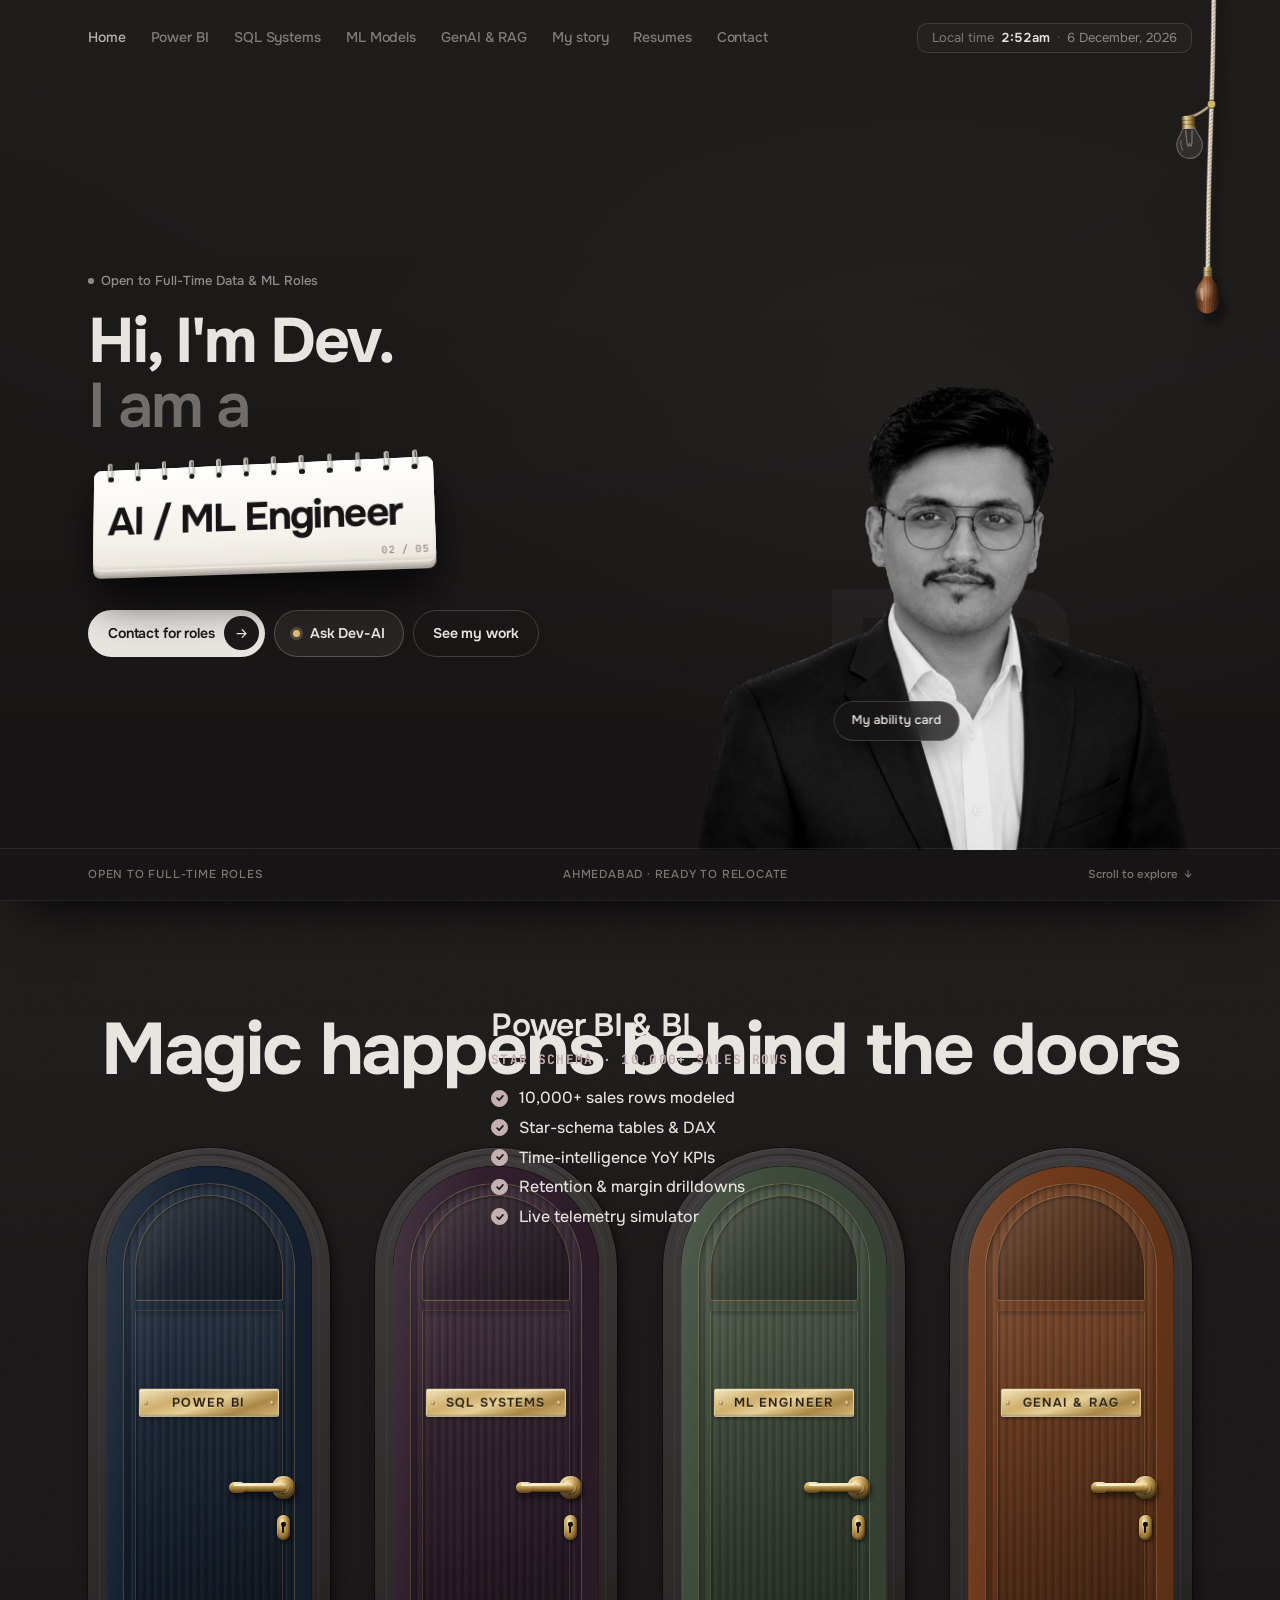
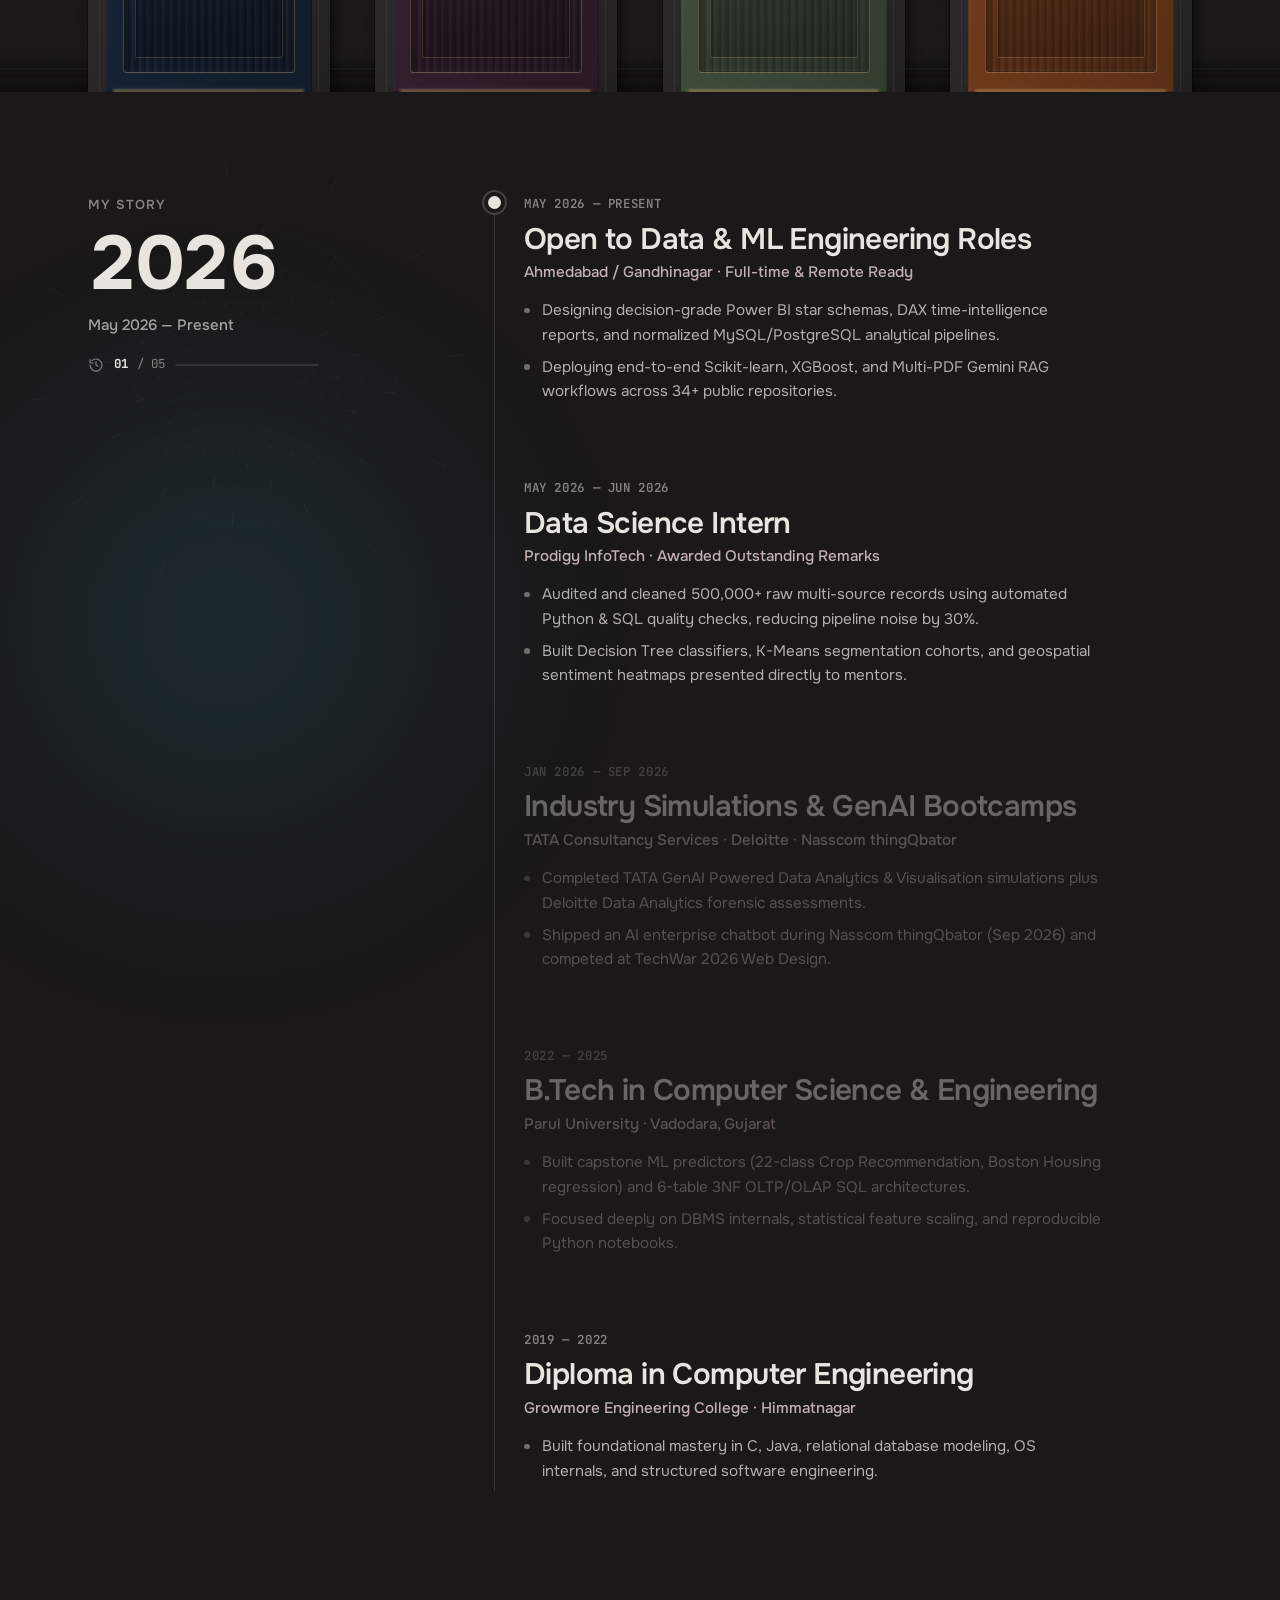
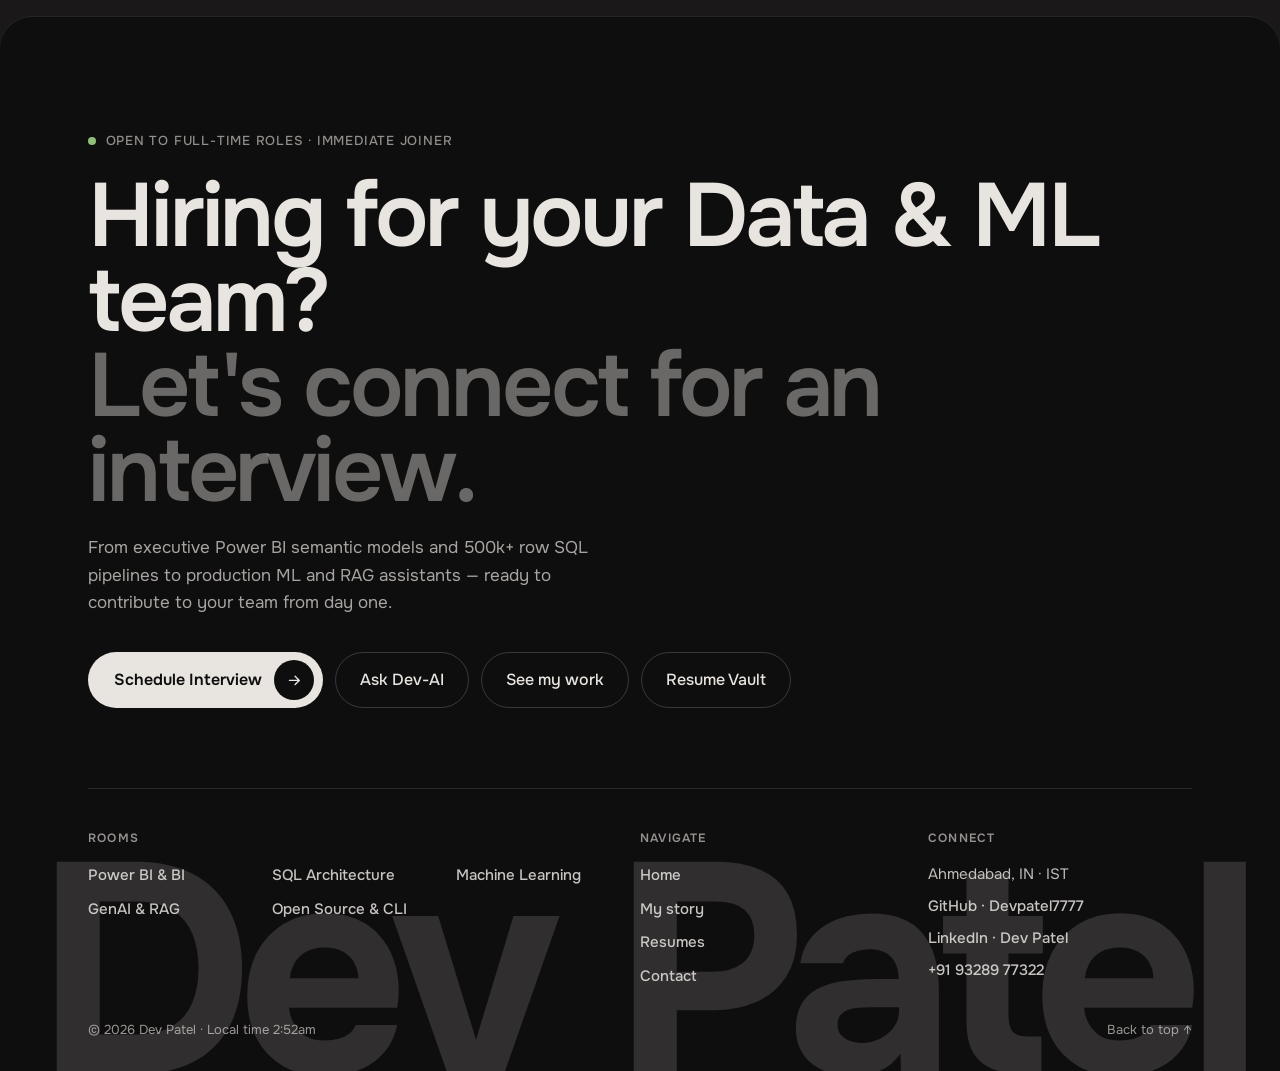
==== commit 46610d34: "feat: upgrade doors, fix mobile room zoom & back lag, connect bulb/rope controls, noindex secret ter" ====
--- a/index.html
+++ b/index.html
@@ -100,11 +100,11 @@
     </div>
   </header>
 
-  <!-- ============ Pull cord + Edison Bulb: light / dark switch ============ -->
+  <!-- ============ Connected Rope & Edison Bulb: Pull Bulb -> Light | Pull Rope -> Dark ============ -->
   <div class="cord" id="cord">
     <canvas aria-hidden="true" class="cord__cv"></canvas>
-    <button type="button" aria-checked="false" aria-label="Toggle lamp bulb to switch between Light and Dark mode" class="cord__bulb" id="cordBulb" role="switch"></button>
-    <button type="button" aria-checked="true" aria-label="Pull rope to turn bulb ON (Light mode) or OFF (Dark mode)" class="cord__hit" id="cordHit" role="switch"></button>
+    <button type="button" aria-checked="false" aria-label="Pull Edison bulb for Light mode" title="Pull bulb → Light mode" class="cord__bulb" id="cordBulb" role="switch"></button>
+    <button type="button" aria-checked="true" aria-label="Pull braided rope for Dark mode" title="Pull rope → Dark mode" class="cord__hit" id="cordHit" role="switch"></button>
   </div>
 
   <main id="main">
@@ -211,7 +211,7 @@
           <p aria-hidden="true" class="doors__dots"><i class="on"></i><i></i><i></i><i></i></p>
 
           <ul class="doors__row">
-            <li class="unit" style="--i:0;--door:#22354E;--door-dk:#1E2C42;--glow:255,200,130">
+            <li class="unit" style="--i:0;--door:#1B2A3E;--door-dk:#162233;--glow:223,186,116">
               <button type="button" aria-label="Open the Power BI room" class="doorway">
                 <span class="casing"></span>
                 <span class="opening">
@@ -229,7 +229,7 @@
               </button>
             </li>
 
-            <li class="unit" style="--i:1;--door:#4A3142;--door-dk:#452E3C;--glow:255,195,145">
+            <li class="unit" style="--i:1;--door:#382433;--door-dk:#311F2D;--glow:223,186,116">
               <button type="button" aria-label="Open the SQL Systems room" class="doorway">
                 <span class="casing"></span>
                 <span class="opening">
@@ -247,7 +247,7 @@
               </button>
             </li>
 
-            <li class="unit" style="--i:2;--door:#65755B;--door-dk:#5D6A54;--glow:245,210,155">
+            <li class="unit" style="--i:2;--door:#475644;--door-dk:#3E4B3B;--glow:223,186,116">
               <button type="button" aria-label="Open the ML Engineer room" class="doorway">
                 <span class="casing"></span>
                 <span class="opening">
@@ -265,7 +265,7 @@
               </button>
             </li>
 
-            <li class="unit" style="--i:3;--door:#9D5328;--door-dk:#964D24;--glow:255,185,125">
+            <li class="unit" style="--i:3;--door:#7E4322;--door-dk:#6E391B;--glow:223,186,116">
               <button type="button" aria-label="Open the GenAI &amp; RAG room" class="doorway">
                 <span class="casing"></span>
                 <span class="opening">
@@ -283,7 +283,7 @@
               </button>
             </li>
 
-            <li class="unit unit--secret" inert style="--i:4;--door:#36312F;--door-dk:#2B2725;--glow:245,205,145">
+            <li class="unit unit--secret" inert style="--i:4;--door:#282524;--door-dk:#1E1B1A;--glow:223,186,116">
               <button type="button" aria-label="Open the Open Source &amp; CLI room" class="doorway">
                 <span class="casing"></span>
                 <span class="opening">
--- a/style.css
+++ b/style.css
@@ -75,6 +75,7 @@
   color: var(--foreground);
   font-family: 'Onest', ui-sans-serif, system-ui, -apple-system, 'Segoe UI', sans-serif;
   line-height: 1.5;
+  overflow-x: clip;
   -webkit-text-size-adjust: 100%;
   overscroll-behavior-y: none;
   scroll-behavior: auto;
@@ -294,10 +295,10 @@
   position: absolute; left: 0; top: 0;
   width: 48px; height: 48px; margin-left: -24px; margin-top: -24px;
   border-radius: 50%; pointer-events: auto;
-  cursor: pointer; touch-action: none;
-}
-.cord__hit { cursor: grab; }
-.cord.dragging .cord__hit { cursor: grabbing; }
+  cursor: grab; touch-action: none;
+}
+.cord.dragging .cord__hit,
+.cord.dragging .cord__bulb { cursor: grabbing; }
 .cord__bulb:focus-visible,
 .cord__hit:focus-visible { outline: 2px solid var(--accent); outline-offset: 2px; }
 
@@ -897,10 +898,29 @@
 }
 
 .door__flute {
-  position: absolute; left: 8cqi; right: 8cqi; top: 8cqi; bottom: 9cqi;
-  border-radius: 34.5cqi 34.5cqi 1.2cqi 1.2cqi;
-  background: repeating-linear-gradient(90deg, rgba(255, 255, 255, .075) 0, rgba(255, 255, 255, .02) 1cqi, rgba(0, 0, 0, .13) 2.1cqi, rgba(255, 255, 255, .075) 2.8cqi);
-  box-shadow: inset 0 0 0 .3cqi rgba(0, 0, 0, .16), inset 1cqi 1.2cqi 2cqi rgba(0, 0, 0, .28), inset -.6cqi -.6cqi 1cqi rgba(255, 255, 255, .07);
+  position: absolute; left: 7cqi; right: 7cqi; top: 7cqi; bottom: 8cqi;
+  border-radius: 35.5cqi 35.5cqi 1.4cqi 1.4cqi;
+  background:
+    linear-gradient(180deg, rgba(255, 255, 255, .07) 0%, rgba(0, 0, 0, .06) 44%, rgba(0, 0, 0, .24) 100%),
+    repeating-linear-gradient(90deg, rgba(255, 255, 255, .055) 0, rgba(255, 255, 255, .01) 1.2cqi, rgba(0, 0, 0, .14) 2.4cqi, rgba(255, 255, 255, .055) 3.2cqi);
+  border: .42cqi solid rgba(223, 186, 116, .24);
+  box-shadow: inset 0 0 0 .35cqi rgba(0, 0, 0, .26), inset 1cqi 1.2cqi 2.2cqi rgba(0, 0, 0, .32), inset -.6cqi -.6cqi 1cqi rgba(255, 255, 255, .06);
+}
+.door__flute::before {
+  content: ""; position: absolute; left: 4.5cqi; right: 4.5cqi; top: 4.5cqi; height: 44cqi;
+  border-radius: 31cqi 31cqi 1cqi 1cqi;
+  background:
+    linear-gradient(135deg, rgba(255, 245, 224, .11) 0%, rgba(255, 255, 255, .02) 45%, rgba(0, 0, 0, .22) 100%),
+    rgba(10, 9, 9, .26);
+  border: .42cqi solid rgba(223, 186, 116, .28);
+  box-shadow: inset 0 .5cqi 1.6cqi rgba(0, 0, 0, .42), inset 0 -.3cqi .8cqi rgba(255, 240, 210, .08);
+}
+.door__flute::after {
+  content: ""; position: absolute; left: 4.5cqi; right: 4.5cqi; top: calc(49.5cqi + 2.5cqi); bottom: 5.5cqi;
+  border-radius: 1cqi;
+  border: .38cqi solid rgba(223, 186, 116, .18);
+  background: linear-gradient(180deg, rgba(255, 255, 255, .04) 0%, rgba(0, 0, 0, .18) 100%);
+  box-shadow: inset 0 1cqi 2cqi rgba(0, 0, 0, .25);
 }
 .door__shade {
   position: absolute; inset: 0; border-radius: inherit; background: #000;
@@ -908,22 +928,23 @@
 }
 
 .unit.on .casing {
-  box-shadow: 0 0 0 1px rgba(0, 0, 0, .06), 2cqi 5cqi 9cqi var(--lift), -1cqi 2cqi 5cqi rgba(0, 0, 0, .08), inset 0 1px 0 rgba(255, 255, 255, .55);
+  box-shadow: 0 0 0 1px rgba(223, 186, 116, .24), 2cqi 5cqi 9cqi var(--lift), -1cqi 2cqi 5cqi rgba(0, 0, 0, .08), inset 0 1px 0 rgba(255, 255, 255, .55);
 }
 .unit.on .door {
-  box-shadow: inset 0 0 0 .35cqi rgba(0, 0, 0, .2), inset -2.5cqi 0 3cqi rgba(0, 0, 0, .18), 4cqi 0 7cqi rgba(0, 0, 0, .45);
+  box-shadow: inset 0 0 0 .35cqi rgba(223, 186, 116, .22), inset -2.5cqi 0 3cqi rgba(0, 0, 0, .18), 4cqi 0 7cqi rgba(0, 0, 0, .45);
 }
 .unit.on .room::after { opacity: 1; }
 
 .plate {
-  position: absolute; left: 50%; top: 31%; translate: -50% -50%;
-  width: 58cqi; padding: 2.6cqi 4cqi; border-radius: .9cqi; z-index: 1;
-  text-align: center; font-size: 5.4cqi; font-weight: 600; line-height: 1.15;
+  position: absolute; left: 50%; top: 45%; translate: -50% -50%;
+  width: 58cqi; padding: 2.5cqi 4cqi; border-radius: .9cqi; z-index: 2;
+  text-align: center; font-size: 5.2cqi; font-weight: 600; line-height: 1.15;
   letter-spacing: .09em; text-transform: uppercase; text-wrap: balance;
-  color: #2b2112;
+  color: #261C0E;
   text-shadow: 0 .28cqi 0 rgba(255, 238, 196, .55), 0 -.15cqi 0 rgba(0, 0, 0, .25);
-  background: linear-gradient(160deg, #efdfb2 0%, #c9a866 28%, #e3cc92 48%, #a98747 72%, #d2b67a 100%);
-  box-shadow: 0 .5cqi 1cqi rgba(0, 0, 0, .4), inset 0 .3cqi 0 rgba(255, 250, 228, .7), inset 0 -.3cqi 0 rgba(88, 62, 22, .45);
+  background: linear-gradient(160deg, #f3e4bb 0%, #cfb06f 30%, #e7d199 50%, #aa8745 75%, #d6b97d 100%);
+  border: .25cqi solid rgba(255, 245, 215, .45);
+  box-shadow: 0 .6cqi 1.4cqi rgba(0, 0, 0, .48), inset 0 .3cqi 0 rgba(255, 250, 228, .75), inset 0 -.3cqi 0 rgba(88, 62, 22, .45);
 }
 .plate::before, .plate::after {
   content: ""; position: absolute; top: 50%; width: 1.6cqi; height: 1.6cqi; margin-top: -.8cqi; border-radius: 50%;
@@ -985,29 +1006,23 @@
 
 /* Walk-through transitions & live iframe portal */
 .doors.lift { will-change: transform; }
-.doors.through { overflow: visible; z-index: 6; }
-.doors.through::before, .doors.through::after {
-  content: ""; position: absolute; top: 0; bottom: 0; width: 55vw; pointer-events: none;
-  background: linear-gradient(180deg, var(--wall-hi) 0%, var(--wall) 55%);
-}
-.doors.through::before { right: 100%; }
-.doors.through::after { left: 100%; }
+.doors.through { overflow: clip; z-index: 6; }
 
 .passage { position: fixed; z-index: 99; background: var(--room); pointer-events: none; will-change: transform; }
 .shade { position: fixed; inset: 0; z-index: 98; pointer-events: none; opacity: 0; will-change: opacity; background: var(--room); }
-.veil { position: fixed; inset: 0; z-index: 100; pointer-events: none; clip-path: inset(50%); transition: clip-path .95s cubic-bezier(.6, 0, .35, 1); }
+.veil { position: fixed; inset: 0; z-index: 100; pointer-events: none; clip-path: inset(50%); transition: clip-path .7s cubic-bezier(.6, 0, .35, 1); }
 .veil.on { opacity: 1; }
 .veil--glow { background: var(--room); }
 
 .wallv {
   position: fixed; inset: 0; z-index: 100; pointer-events: none; opacity: 0; visibility: hidden;
-  transition: opacity .25s ease, visibility 0s linear .25s; background: var(--room);
-}
-.wallv.on { opacity: 1; visibility: visible; transition: opacity .25s ease, visibility 0s; }
+  transition: opacity .18s ease, visibility 0s linear .18s; background: var(--room);
+}
+.wallv.on { opacity: 1; visibility: visible; transition: opacity .18s ease, visibility 0s; }
 .wallv.live { pointer-events: auto; }
 .wallv iframe {
   position: absolute; inset: 0; width: 100%; height: 100%; border: 0; display: block;
-  visibility: hidden; opacity: 0; transition: opacity .65s ease;
+  visibility: hidden; opacity: 0; transition: opacity .28s ease;
 }
 .wallv.on iframe.cur { visibility: visible; opacity: 1; }
 
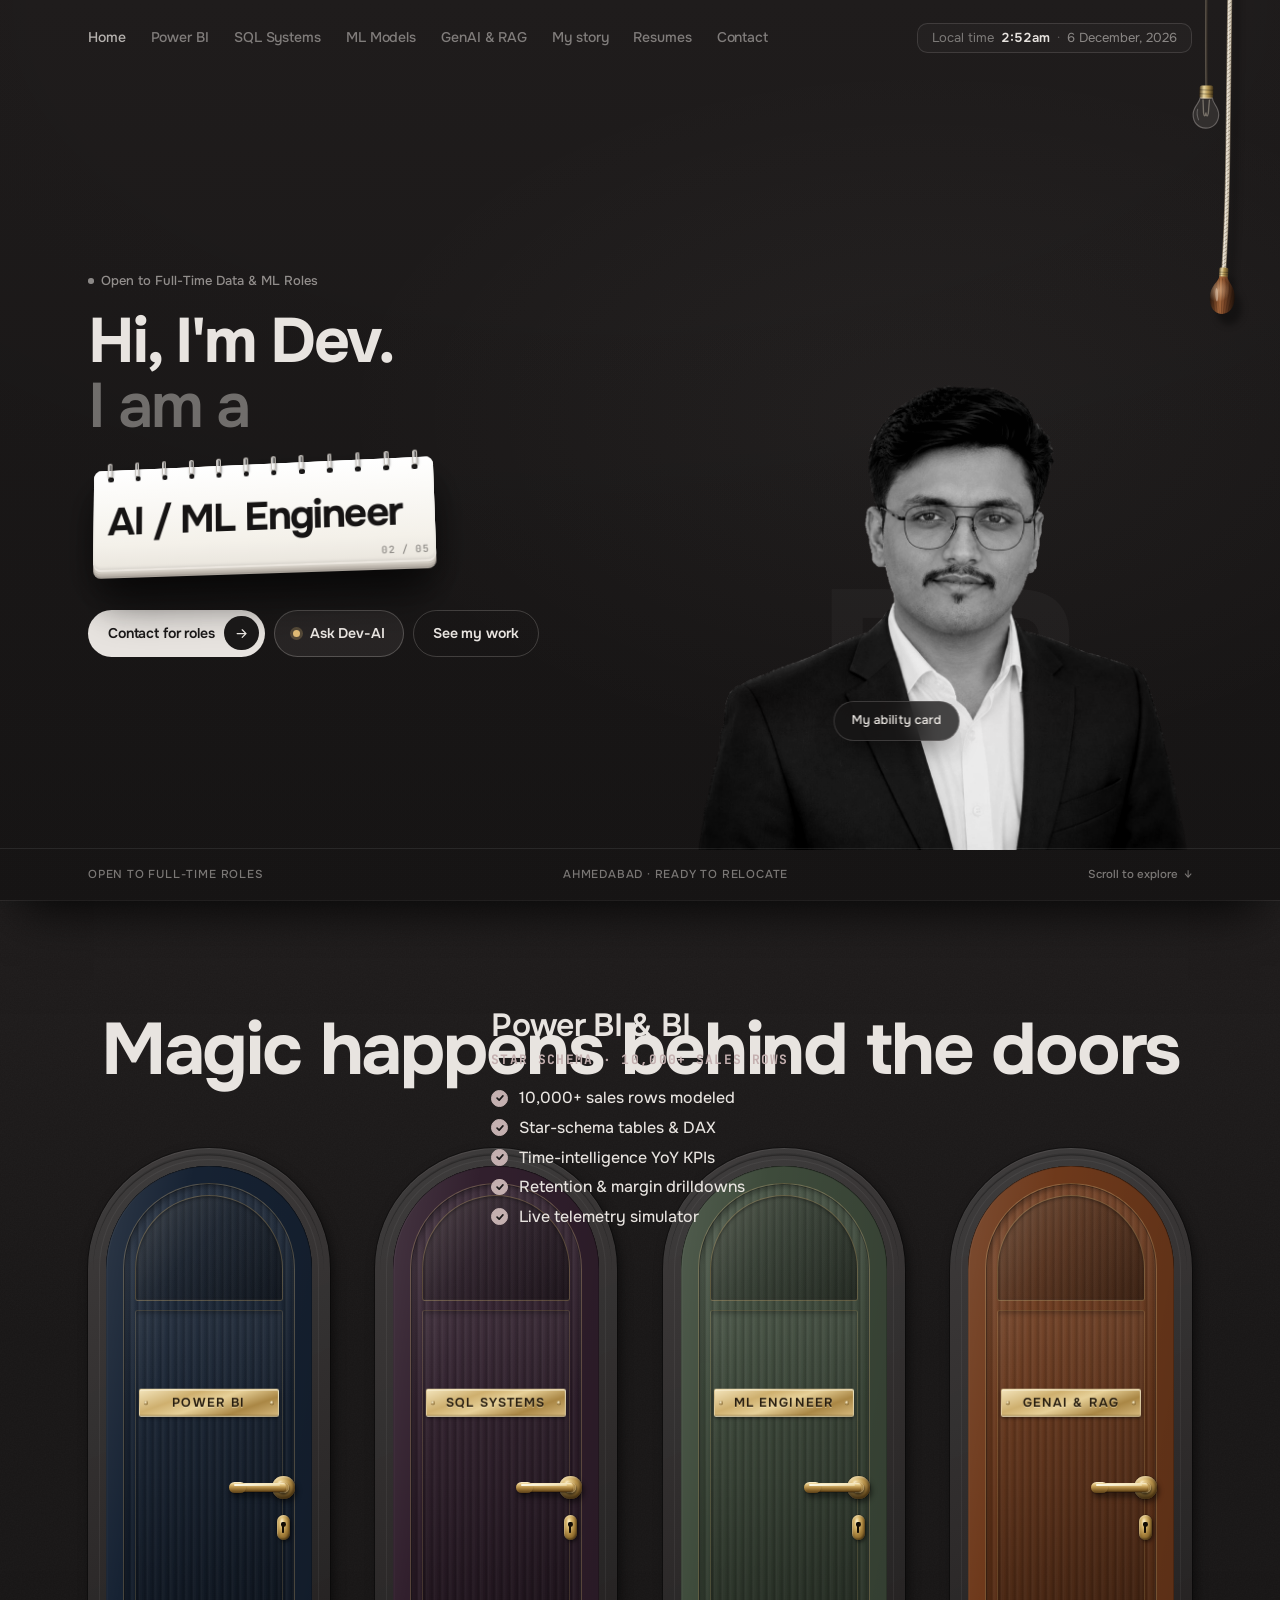
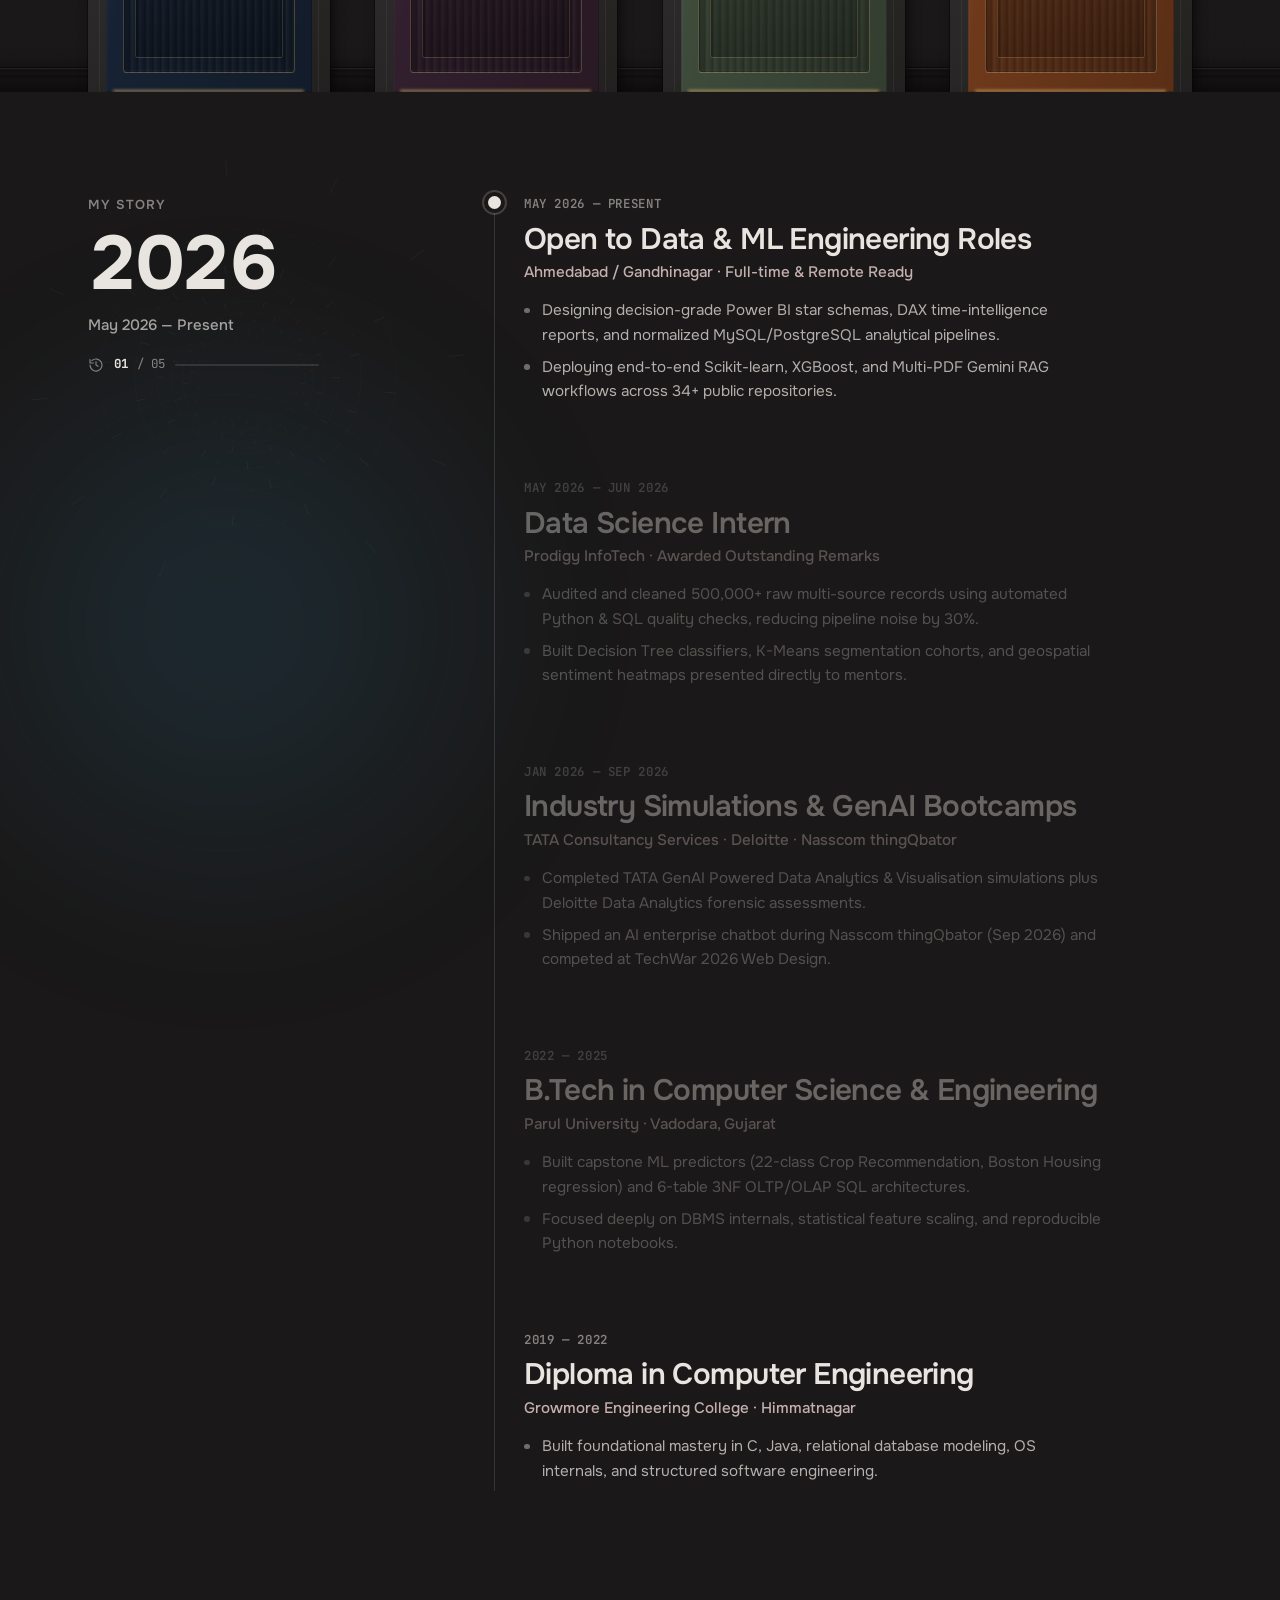
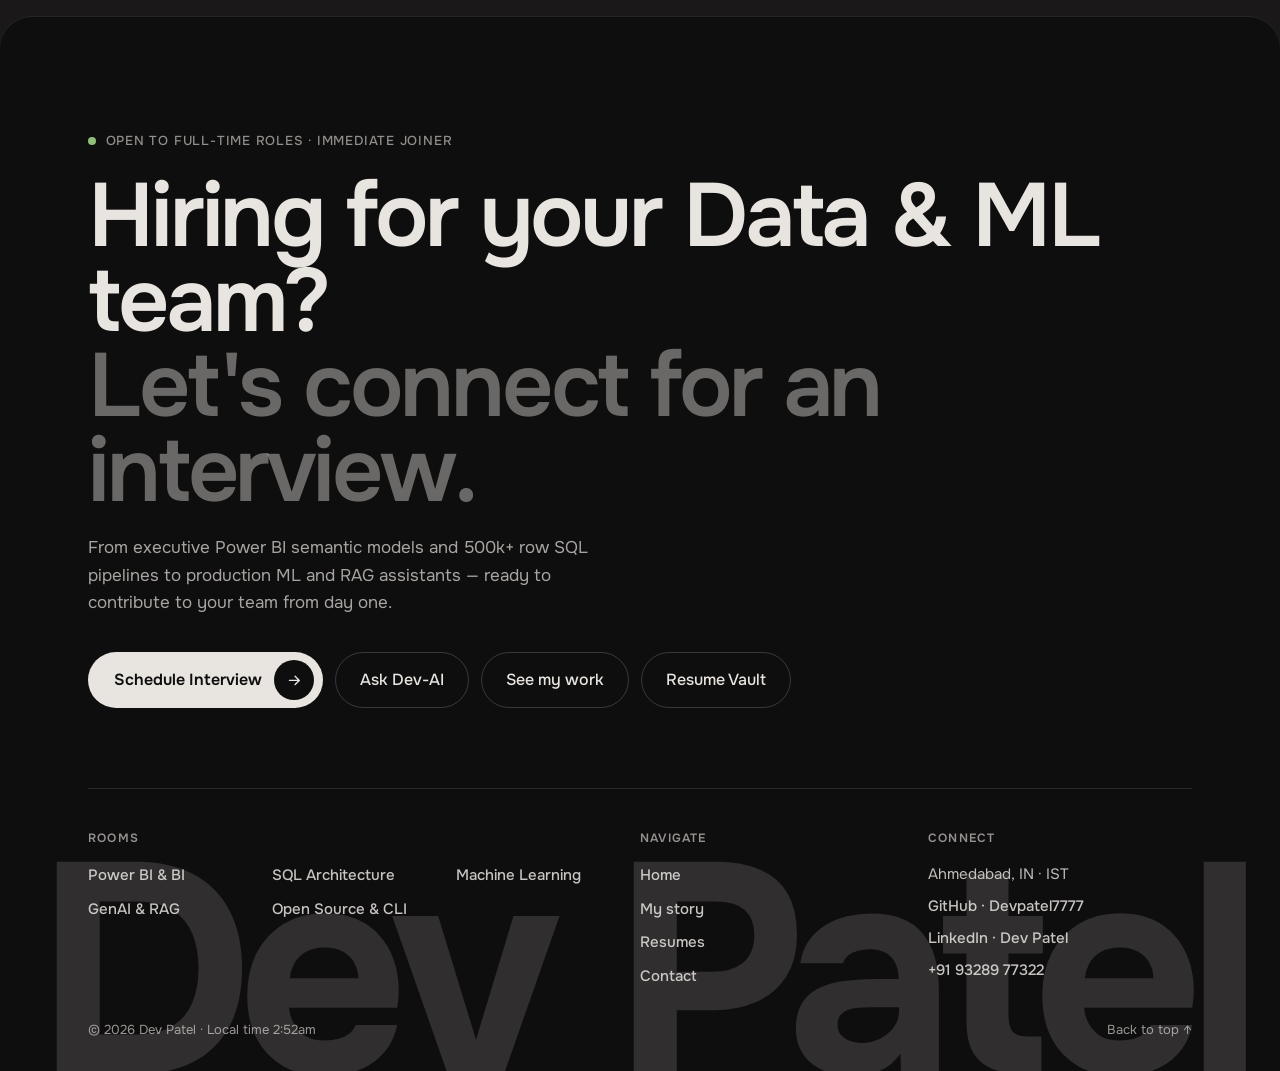
==== commit 63add7c2: "feat: separate ceiling pendant bulb from rope, strict CSP script-src self, mobile door hint, role sh" ====
--- a/index.html
+++ b/index.html
@@ -6,10 +6,12 @@
   <meta name="theme-color" content="#1A1818">
   <meta name="description" content="Dev Patel — GenAI Engineer, AI/ML Engineer, Data Scientist & Data Analyst. Power BI star schemas, 500k+ row SQL/EDA pipelines, XGBoost models, and Multi-PDF RAG systems.">
   <meta name="robots" content="index, follow">
+  <link rel="canonical" href="https://dev-7-patel-portfolio.vercel.app/">
   <meta property="og:type" content="website">
+  <meta property="og:url" content="https://dev-7-patel-portfolio.vercel.app/">
   <meta property="og:title" content="Dev Patel — GenAI, AI/ML &amp; Data Systems Engineer">
   <meta property="og:description" content="Interactive portfolio &amp; live AI/ML systems by Dev Patel. Power BI Star Schemas, 500k+ row SQL/EDA pipelines, 99.1% CV Crop ML, and Multi-PDF Vector RAG.">
-  <meta property="og:image" content="assets/avatar.jpg">
+  <meta property="og:image" content="https://dev-7-patel-portfolio.vercel.app/assets/avatar.jpg">
   <meta name="twitter:card" content="summary_large_image">
   <meta name="twitter:title" content="Dev Patel — GenAI, AI/ML &amp; Data Systems Engineer">
   <meta name="twitter:description" content="Interactive portfolio &amp; live AI/ML systems by Dev Patel. Available for Full-Time Data &amp; ML roles.">
@@ -33,7 +35,7 @@
   <link rel="preconnect" href="https://fonts.googleapis.com">
   <link rel="preconnect" href="https://fonts.gstatic.com" crossorigin>
   <link href="https://fonts.googleapis.com/css2?family=JetBrains+Mono:wght@400;500;600;700&family=Onest:wght@400;500;600;700;800&display=swap" rel="stylesheet">
-  <script>(function(){try{if(localStorage.getItem('dev-mode')==='light')delete document.documentElement.dataset.mode;}catch(e){}})();</script>
+  <script src="rooms/prepaint.js"></script>
   <link rel="stylesheet" href="style.css">
 </head>
 <body>
@@ -196,7 +198,7 @@
         <div class="shell doors__wall">
           <h2 class="sr-only" id="doorsTitle">My work, one door per discipline</h2>
           <p aria-hidden="true" class="paint">Magic happens<br class="mbr"> behind the doors</p>
-          <p aria-hidden="true" class="doors__hint">Swipe along the wall</p>
+          <p aria-hidden="true" class="doors__hint">Swipe or tap door</p>
           <div aria-live="polite" class="dinfo" id="dinfo">
             <h3 class="dinfo__h">Power BI &amp; BI</h3>
             <p class="dinfo__t">Star Schema · 10,000+ Sales Rows</p>
@@ -700,6 +702,7 @@
         <div class="rvault__acts">
           <a class="rvault__prim" id="rvPreview" href="assets/resumes/Dev_Patel_AI_ML_Resume.pdf" target="_blank" rel="noopener noreferrer">Preview PDF ↗</a>
           <a class="rvault__sec" id="rvDownload" href="assets/resumes/Dev_Patel_AI_ML_Resume.pdf" download="Dev_Patel_AI_ML_Resume.pdf">Download ↓</a>
+          <button type="button" class="rvault__sec" id="rvShareLink" title="Copy direct ?role recruiter link">Copy ?role link</button>
         </div>
       </div>
     </div>
--- a/style.css
+++ b/style.css
@@ -874,7 +874,8 @@
 .room::after {
   content: ""; position: absolute; inset: 0; pointer-events: none; opacity: 0;
   transition: opacity .5s var(--e-soft);
-  box-shadow: inset 0 0 5cqi var(--rim), inset 0 0 1.2cqi var(--rim);
+  background: radial-gradient(ellipse at 50% 24%, rgba(223, 186, 116, .28) 0%, rgba(223, 186, 116, .08) 46%, transparent 78%);
+  box-shadow: inset 0 0 6cqi rgba(223, 186, 116, .34), inset 0 0 1.4cqi var(--rim);
 }
 
 .door {
@@ -1077,7 +1078,13 @@
     transition: width .35s var(--e-spring), background .35s;
   }
   .doors__dots i.on { width: 1.3rem; background: var(--foreground); }
-  .doors__hint { display: none; }
+  .doors__hint {
+    display: inline-flex; align-items: center; gap: .4rem; align-self: flex-start;
+    margin: .1rem 0 0; padding: .24rem .62rem; border-radius: 999px;
+    border: 1px solid rgba(var(--fg-rgb), .14); background: rgba(var(--fg-rgb), .04);
+    font-family: 'JetBrains Mono', ui-monospace, monospace; font-size: .64rem;
+    letter-spacing: .07em; text-transform: uppercase; color: rgba(var(--fg-rgb), .72);
+  }
   .paint { font-size: clamp(1.55rem, 6.8vw, 2.1rem); max-width: 100%; white-space: normal; align-self: flex-start; text-align: left; margin: .15rem 0 .25rem; line-height: 1.02; }
 }
 
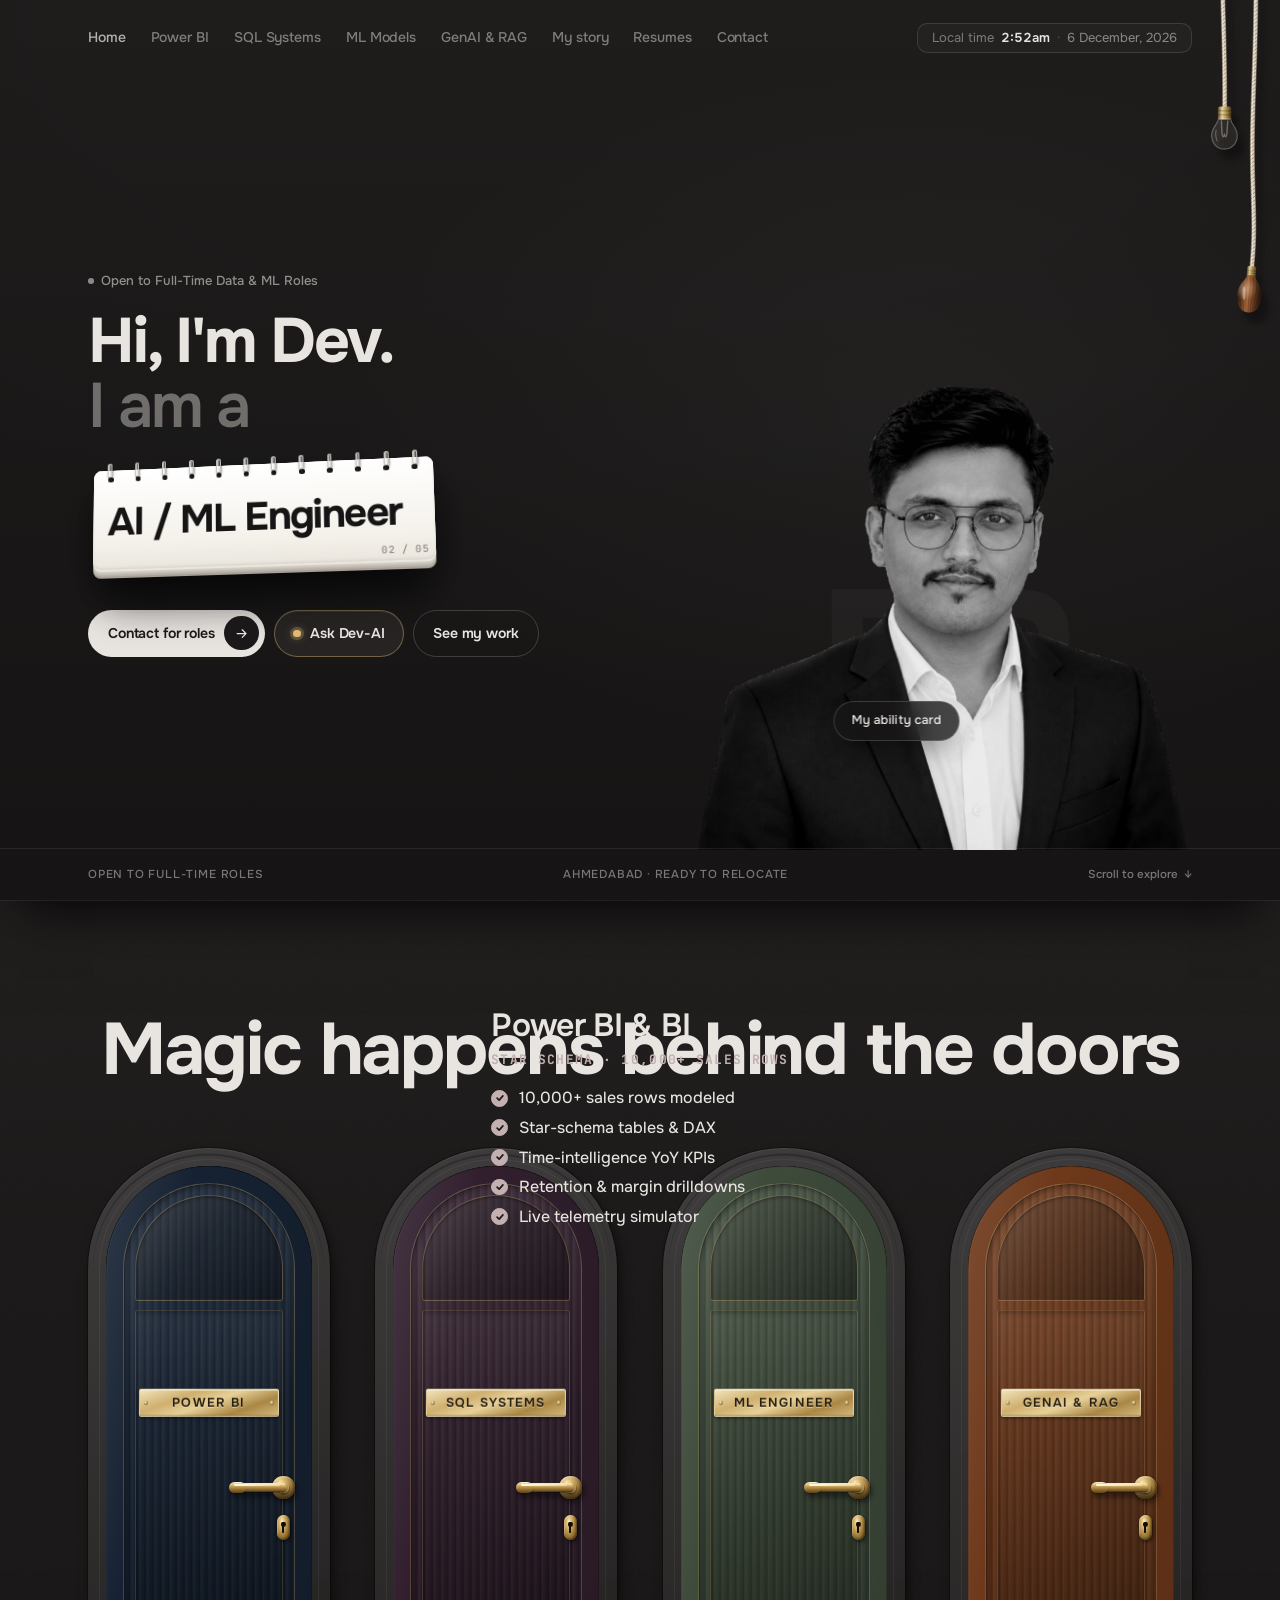
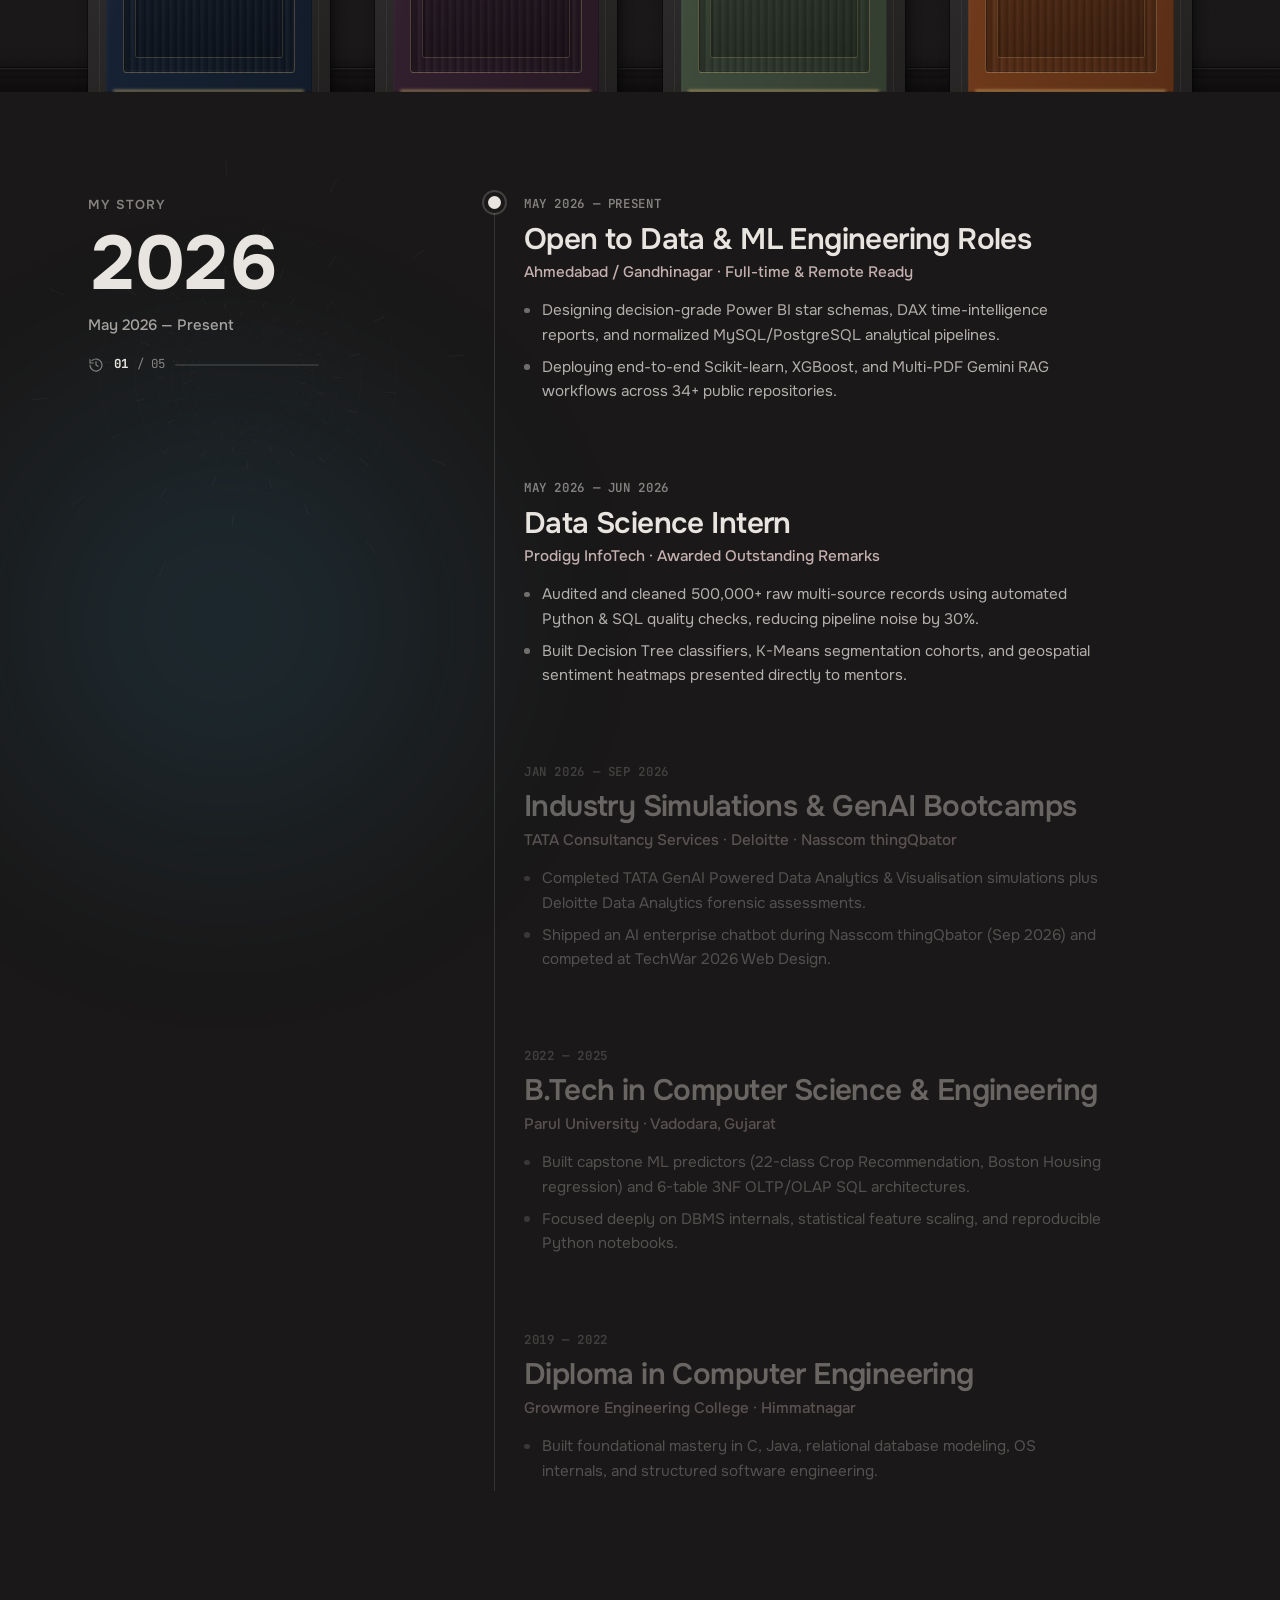
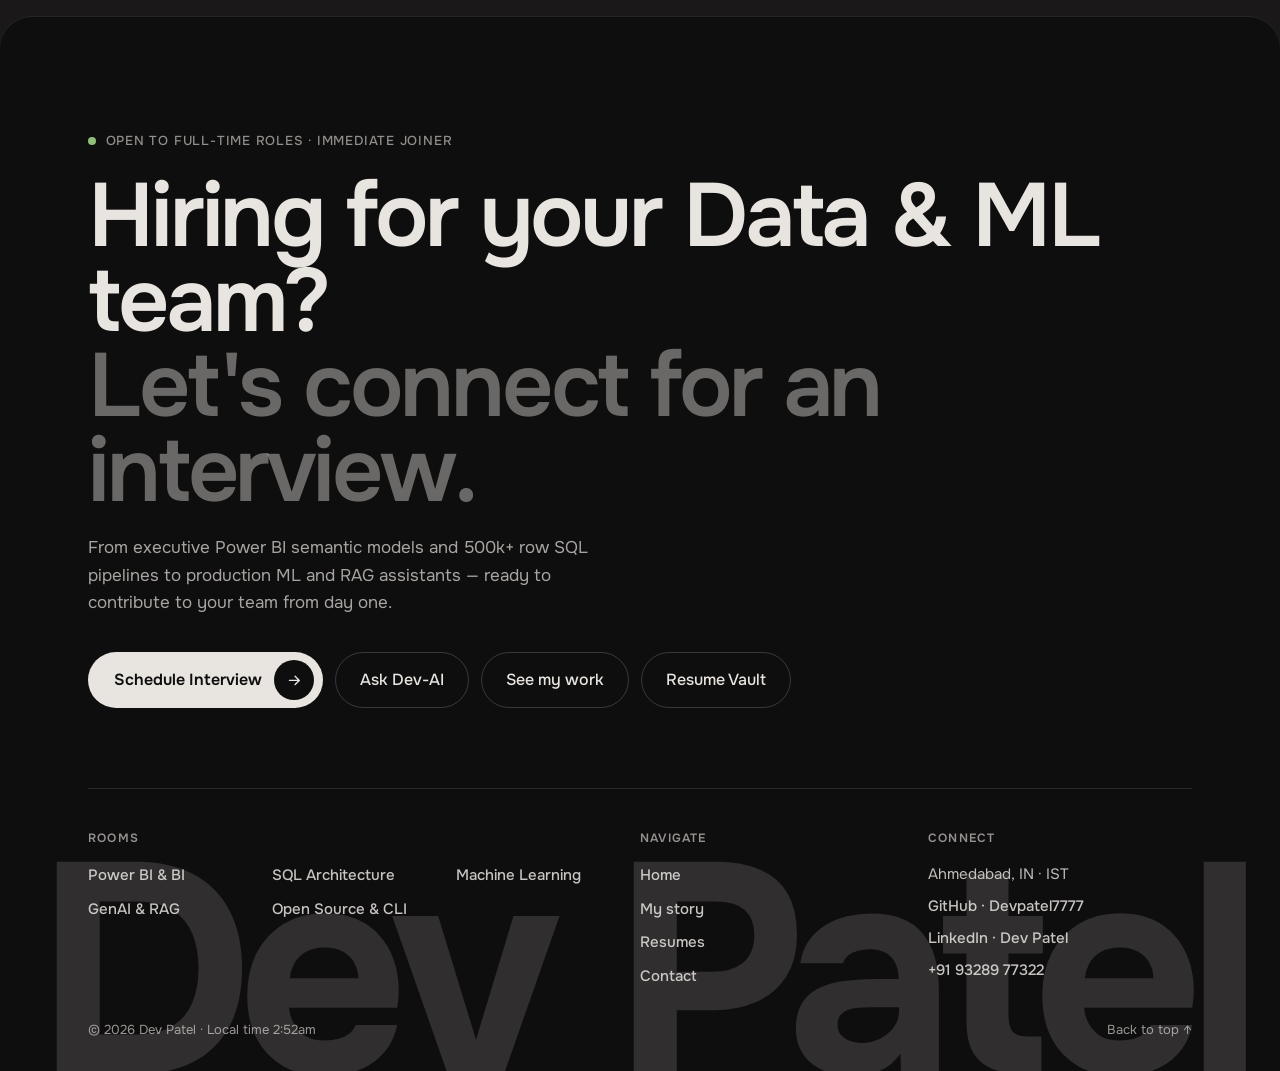
==== commit 0877780c: "Upgrade dual braided Verlet bulb reflections and Dev-AI Concierge Studio UI/UX" ====
--- a/index.html
+++ b/index.html
@@ -708,32 +708,48 @@
     </div>
   </div>
 
-  <!-- ============ Dev-AI Recruiter Concierge Drawer ============ -->
+  <!-- ============ Dev-AI Recruiter Concierge Studio ============ -->
   <div aria-labelledby="cpTitle" aria-modal="true" class="modal cp-modal" hidden id="copilot" role="dialog">
     <div class="modal__panel cp__panel" id="cpPanel">
       <div class="cp__head">
-        <div>
-          <p class="cp__eye"><i class="ai-dot" aria-hidden="true"></i> CONCIERGE · PORTFOLIO AI<span class="cp-kbd"> · CTRL+K</span></p>
-          <h2 id="cpTitle">Dev-AI Recruiter Concierge</h2>
+        <div class="cp__brand">
+          <div class="cp__mark" aria-hidden="true">
+            <svg viewBox="0 0 24 28" fill="none" stroke="currentColor" stroke-width="1.6">
+              <path d="M4 26V11a8 8 0 0 1 16 0v15H4Z"/>
+              <path d="M12 7v6m0 0-2 3m2-3 2 3" stroke-linecap="round"/>
+            </svg>
+          </div>
+          <div>
+            <p class="cp__eye"><i class="ai-dot" aria-hidden="true"></i> <span>DEV-AI STUDIO · RAG</span><span class="cp-kbd"> · CTRL+K</span></p>
+            <h2 id="cpTitle">Dev-AI Concierge</h2>
+          </div>
         </div>
         <div class="cp__head-acts">
+          <button type="button" class="cp__act-btn" id="cpHoloBtn" title="Inspect 3D Gold Ability Card">Ability Card</button>
           <button type="button" class="cp__brief-btn" id="cpCopyBrief" title="Copy formatted hiring summary">Copy Brief</button>
           <button type="button" aria-label="Close AI Concierge" class="cp__x" id="cpClose">×</button>
         </div>
       </div>
 
-      <div class="cp__chips" id="cpChips" aria-label="One-tap recruiter shortcuts">
-        <button type="button" class="cp-chip" data-cp-q="role:aiml">01 · GenAI &amp; AI/ML</button>
-        <button type="button" class="cp-chip" data-cp-q="role:ds">02 · Data Science</button>
-        <button type="button" class="cp-chip" data-cp-q="role:analyst">03 · Data Analytics</button>
-        <button type="button" class="cp-chip" data-cp-q="summary">04 · Quick Brief</button>
-        <button type="button" class="cp-chip" data-cp-q="rag">05 · RAG Architecture</button>
+      <div class="cp__toolbar">
+        <div class="cp__lenses" id="cpLenses" role="tablist" aria-label="Role evaluation lens">
+          <button type="button" class="cp-lens" role="tab" aria-selected="false" data-cp-lens="aiml">GenAI &amp; ML</button>
+          <button type="button" class="cp-lens" role="tab" aria-selected="false" data-cp-lens="ds">Data Science</button>
+          <button type="button" class="cp-lens" role="tab" aria-selected="false" data-cp-lens="analyst">Data Analyst</button>
+        </div>
+        <div class="cp__prompts" id="cpChips" aria-label="Quick recruiter probes">
+          <button type="button" class="cp-chip" data-cp-q="summary"><i>01</i> 30s Brief</button>
+          <button type="button" class="cp-chip" data-cp-q="rag"><i>02</i> Multi-PDF RAG</button>
+          <button type="button" class="cp-chip" data-cp-q="ml"><i>03</i> 99.1% Crop ML</button>
+          <button type="button" class="cp-chip" data-cp-q="eda"><i>04</i> 500k+ EDA</button>
+          <button type="button" class="cp-chip" data-cp-q="hiring"><i>05</i> Notice &amp; Hire</button>
+        </div>
       </div>
 
       <div class="cp__log" id="cpLog" aria-live="polite"></div>
 
       <form class="cp__form" id="cpForm" autocomplete="off">
-        <input id="cpInput" type="text" placeholder="Ask about LangGraph, 500k EDA, SQL, or notice period..." aria-label="Ask a question about Dev Patel">
+        <input id="cpInput" type="text" placeholder="Ask stack, EDA, notice, or JD..." aria-label="Ask a question about Dev Patel or paste job skills">
         <button type="submit" class="cp__send">Ask →</button>
       </form>
     </div>
--- a/style.css
+++ b/style.css
@@ -293,10 +293,11 @@
 .cord__bulb,
 .cord__hit {
   position: absolute; left: 0; top: 0;
-  width: 48px; height: 48px; margin-left: -24px; margin-top: -24px;
+  width: 52px; height: 52px; margin-left: -26px; margin-top: -26px;
   border-radius: 50%; pointer-events: auto;
   cursor: grab; touch-action: none;
 }
+.cord__bulb { height: 58px; margin-top: -24px; }
 .cord.dragging .cord__hit,
 .cord.dragging .cord__bulb { cursor: grabbing; }
 .cord__bulb:focus-visible,
@@ -314,6 +315,21 @@
     linear-gradient(180deg, var(--wall-hi) 0%, var(--wall) 100%);
   box-shadow: 0 1px 0 rgba(26, 24, 24, .1), 0 1.75rem 3rem -1.5rem rgba(26, 24, 24, .3);
 }
+.hero::before {
+  content: ""; position: absolute; inset: 0; z-index: 0; pointer-events: none;
+  opacity: 0; transition: opacity .55s ease;
+  background:
+    radial-gradient(360px 260px at 62px 58px, rgba(255, 206, 98, .44) 0%, rgba(255, 178, 52, .16) 44%, transparent 76%),
+    radial-gradient(560px 380px at 78px 68px, rgba(223, 186, 116, .22) 0%, transparent 72%);
+}
+@media (min-width: 1024px) {
+  .hero::before {
+    background:
+      radial-gradient(460px 340px at calc(100% - 76px) 128px, rgba(255, 208, 102, .46) 0%, rgba(255, 178, 52, .18) 44%, transparent 76%),
+      radial-gradient(760px 480px at calc(100% - 92px) 140px, rgba(223, 186, 116, .22) 0%, transparent 72%);
+  }
+}
+html:not([data-mode="dark"]) .hero::before { opacity: 1; }
 html[data-mode="dark"] .hero {
   box-shadow: 0 1px 0 rgba(232, 228, 224, .08), 0 1.75rem 3rem -1.25rem rgba(0, 0, 0, .85);
 }
@@ -676,24 +692,26 @@
 
 .pill--ai {
   height: 2.95rem; padding: 0 1.15rem;
-  border: 1px solid rgba(var(--fg-rgb), .24);
-  background: rgba(var(--fg-rgb), .07);
+  border: 1px solid rgba(223, 186, 116, .42);
+  background: rgba(var(--fg-rgb), .065);
   color: var(--foreground);
-}
-.pill--ai:hover { background: rgba(var(--fg-rgb), .13); border-color: rgba(var(--fg-rgb), .42); }
+  box-shadow: inset 0 1px 0 rgba(255, 255, 255, .08);
+}
+.pill--ai:hover { background: rgba(223, 186, 116, .14); border-color: rgba(223, 186, 116, .72); }
 .ai-dot {
-  display: inline-block; width: .45rem; height: .45rem; border-radius: 50%;
-  background: #DFBA74; box-shadow: 0 0 0 3px rgba(223, 186, 116, .24);
+  display: inline-block; width: .46rem; height: .46rem; border-radius: 50%;
+  background: #DFBA74; box-shadow: 0 0 0 3px rgba(223, 186, 116, .24), 0 0 10px rgba(223, 186, 116, .55);
   flex: none;
 }
 
 .ai-fab {
   position: fixed; left: max(1.25rem, env(safe-area-inset-left)); bottom: max(1.25rem, env(safe-area-inset-bottom));
   z-index: 62; display: inline-flex; align-items: center; gap: .55rem;
-  height: 2.85rem; padding: 0 1.1rem; border-radius: 999px;
+  height: 2.85rem; padding: 0 1.15rem; border-radius: 999px;
   background: var(--btn-bg); color: var(--btn-fg);
+  border: 1px solid rgba(223, 186, 116, .48);
   font-size: .82rem; font-weight: 600; letter-spacing: -.01em;
-  box-shadow: 0 12px 30px -10px rgba(0, 0, 0, .55), 0 0 0 1px rgba(var(--fg-rgb), .16);
+  box-shadow: 0 14px 34px -10px rgba(0, 0, 0, .58), 0 0 0 1px rgba(var(--fg-rgb), .12);
   opacity: 0; visibility: hidden; transform: translateY(.75rem) scale(.94);
   transition: opacity .35s ease, visibility 0s linear .35s, transform .45s var(--e-spring);
 }
@@ -1715,147 +1733,242 @@
 .rvault__sec { border: 1px solid var(--line); background: var(--surface); color: var(--foreground); }
 .rvault__prim:hover, .rvault__sec:hover { transform: translateY(-1px); }
 
-/* ---------- Dev-AI Recruiter Concierge Drawer ---------- */
+/* ---------- Dev-AI Atelier Concierge Studio ---------- */
 .modal[hidden] { display: none !important; }
+.cp-modal {
+  --cp-brass: #8B6428;
+  --cp-brass-hi: #A97C36;
+  --cp-brass-soft: rgba(139, 100, 40, .11);
+  --cp-brass-bd: rgba(139, 100, 40, .34);
+  --cp-card: #F8F5F1;
+  --cp-dock: #ECE7E0;
+}
+html[data-mode="dark"] .cp-modal {
+  --cp-brass: #DFBA74;
+  --cp-brass-hi: #F0D298;
+  --cp-brass-soft: rgba(223, 186, 116, .12);
+  --cp-brass-bd: rgba(223, 186, 116, .34);
+  --cp-card: #1D1A1A;
+  --cp-dock: #141212;
+}
 @media (min-width: 768px) {
   .cp-modal { justify-content: flex-end; align-items: stretch; padding: 1rem; }
   .cp-modal .cp__panel {
-    max-width: 32.5rem; height: 100%; max-height: none;
+    max-width: 34rem; height: 100%; max-height: none;
     transform: translateX(28px);
   }
   .cp-modal.open .cp__panel { transform: none; }
   .cp-modal.closing .cp__panel { transform: translateX(22px); }
 }
 .cp__panel {
-  max-width: 36rem; width: 100%; padding: 1.25rem;
-  display: flex; flex-direction: column; gap: .85rem;
-  max-height: min(90dvh, 48rem); overflow: hidden;
-  border-left: 1px solid rgba(var(--fg-rgb), .16);
-}
-@media (min-width: 640px) { .cp__panel { padding: 1.5rem 1.55rem; } }
+  position: relative; max-width: 36rem; width: 100%; padding: 1.05rem;
+  display: flex; flex-direction: column; gap: .72rem;
+  max-height: min(92dvh, 50rem); overflow: hidden;
+  border: 1px solid var(--cp-brass-bd);
+  background: var(--panel);
+  box-shadow: 0 28px 64px -18px rgba(0, 0, 0, .55), inset 0 1px 0 rgba(255, 255, 255, .07);
+}
+.cp__panel::before {
+  content: ""; position: absolute; left: 1.5rem; right: 1.5rem; top: 0; height: 1.5px; pointer-events: none;
+  background: linear-gradient(90deg, transparent, var(--cp-brass), transparent);
+}
+@media (min-width: 640px) { .cp__panel { padding: 1.35rem 1.45rem; } }
+
 .cp__head {
-  display: flex; align-items: flex-start; justify-content: space-between; gap: .6rem;
-  padding-bottom: .75rem; border-bottom: 1px solid var(--line);
-}
-.cp__head > div:first-child { min-width: 0; }
+  display: flex; align-items: center; justify-content: space-between; gap: .6rem;
+  padding-bottom: .68rem; border-bottom: 1px solid var(--line);
+}
+.cp__brand { display: flex; align-items: center; gap: .68rem; min-width: 0; }
+.cp__mark {
+  width: 2.25rem; height: 2.25rem; flex: none; border-radius: .65rem;
+  display: grid; place-items: center;
+  border: 1px solid var(--cp-brass-bd);
+  background: var(--cp-brass-soft);
+  color: var(--cp-brass);
+}
+.cp__mark svg { width: 1.05rem; height: 1.2rem; }
 .cp__eye {
-  display: inline-flex; align-items: center; gap: .4rem;
-  font-family: 'JetBrains Mono', monospace; font-size: .64rem; font-weight: 600;
-  text-transform: uppercase; letter-spacing: .05em; color: rgba(var(--fg-rgb), .62);
-  margin-bottom: .25rem;
-}
-@media (max-width: 639px) { .cp-kbd { display: none; } }
-.cp__head h2 { font-size: clamp(1.06rem, 4.2vw, 1.25rem); font-weight: 600; letter-spacing: -.015em; line-height: 1.2; }
-.cp__head-acts { display: flex; align-items: center; gap: .45rem; flex: none; }
-.cp__brief-btn {
-  height: 2.15rem; padding: 0 .85rem; border-radius: 999px;
+  display: inline-flex; align-items: center; gap: .32rem; white-space: nowrap;
+  font-family: 'JetBrains Mono', monospace; font-size: .58rem; font-weight: 600;
+  text-transform: uppercase; letter-spacing: .055em; color: rgba(var(--fg-rgb), .62);
+  margin-bottom: .12rem;
+}
+@media (max-width: 639px) { .cp-kbd, #cpHoloBtn { display: none; } }
+.cp__head h2 { font-size: clamp(1.02rem, 3.8vw, 1.2rem); font-weight: 700; letter-spacing: -.02em; line-height: 1.15; }
+.cp__head-acts { display: flex; align-items: center; gap: .38rem; flex: none; }
+.cp__act-btn, .cp__brief-btn {
+  height: 2.05rem; padding: 0 .72rem; border-radius: 999px;
   border: 1px solid var(--line); background: var(--surface); color: var(--foreground);
-  font-family: 'JetBrains Mono', monospace; font-size: .7rem; font-weight: 500; white-space: nowrap;
-  transition: background .2s, border-color .2s;
-}
-.cp__brief-btn:hover { background: var(--surface-2); border-color: rgba(var(--fg-rgb), .32); }
+  font-family: 'JetBrains Mono', monospace; font-size: .67rem; font-weight: 500; white-space: nowrap;
+  transition: background .2s, border-color .2s, color .2s;
+}
+.cp__act-btn:hover, .cp__brief-btn:hover { background: var(--cp-brass-soft); border-color: var(--cp-brass-bd); }
 .cp__x {
-  width: 2.15rem; height: 2.15rem; display: grid; place-items: center; border-radius: 9999px;
-  background: var(--surface); color: rgba(var(--fg-rgb), .75); font-size: 1rem;
+  width: 2.05rem; height: 2.05rem; display: grid; place-items: center; border-radius: 9999px;
+  background: var(--surface); color: rgba(var(--fg-rgb), .78); font-size: 1rem;
 }
 .cp__x:hover { background: var(--surface-2); color: var(--foreground); }
 
-.cp__chips {
-  display: flex; flex-wrap: nowrap; overflow-x: auto; gap: .42rem;
-  padding-bottom: .18rem; scrollbar-width: none;
-}
-.cp__chips::-webkit-scrollbar { display: none; }
-@media (min-width: 640px) { .cp__chips { flex-wrap: wrap; overflow-x: visible; padding-bottom: 0; } }
+.cp__toolbar { display: flex; flex-direction: column; gap: .52rem; }
+.cp__lenses {
+  display: grid; grid-template-columns: repeat(3, minmax(0, 1fr)); gap: .28rem;
+  padding: .24rem; border-radius: .72rem;
+  border: 1px solid var(--line); background: var(--field);
+}
+.cp-lens {
+  padding: .42rem .22rem; border-radius: .5rem;
+  font-family: 'JetBrains Mono', monospace; font-size: clamp(.58rem, 2.5vw, .66rem); font-weight: 600;
+  color: rgba(var(--fg-rgb), .68); text-align: center; white-space: nowrap; overflow: hidden; text-overflow: ellipsis;
+  transition: background .2s, color .2s, box-shadow .2s;
+}
+.cp-lens:hover { color: var(--foreground); }
+.cp-lens.active {
+  background: var(--btn-bg); color: var(--btn-fg);
+  box-shadow: 0 2px 10px -2px rgba(0, 0, 0, .28);
+}
+
+.cp__prompts { display: flex; flex-wrap: wrap; gap: .32rem; }
 .cp-chip {
-  flex: none; padding: .4rem .75rem; border-radius: 999px;
+  display: inline-flex; align-items: center; gap: .28rem;
+  padding: .28rem .56rem; border-radius: 999px;
   border: 1px solid var(--line); background: var(--field); color: rgba(var(--fg-rgb), .86);
-  font-family: 'JetBrains Mono', monospace; font-size: .7rem; font-weight: 500; white-space: nowrap;
-  transition: border-color .2s, background .2s, color .2s;
-}
-.cp-chip:hover, .cp-chip.active {
-  background: var(--btn-bg); color: var(--btn-fg); border-color: transparent;
-}
+  font-size: .68rem; font-weight: 500; white-space: nowrap;
+  transition: border-color .2s, background .2s, color .2s, transform .2s;
+}
+.cp-chip i {
+  font-style: normal; font-family: 'JetBrains Mono', monospace; font-size: .6rem;
+  color: var(--cp-brass); font-weight: 700;
+}
+.cp-chip:hover { border-color: var(--cp-brass-bd); transform: translateY(-1px); }
+.cp-chip.active { background: var(--cp-brass-soft); border-color: var(--cp-brass-bd); color: var(--foreground); }
 
 .cp__log {
-  flex: 1; min-height: 12rem; overflow-y: auto;
-  display: flex; flex-direction: column; gap: .95rem;
-  padding: .2rem .35rem .55rem 0;
+  position: relative;
+  flex: 1; min-height: 11rem; overflow-y: auto;
+  display: flex; flex-direction: column; gap: .88rem;
+  padding: .15rem .3rem .4rem 0;
   scrollbar-width: thin;
   scrollbar-color: rgba(var(--fg-rgb), .22) transparent;
 }
 .cp__log::-webkit-scrollbar { width: 5px; }
 .cp__log::-webkit-scrollbar-track { background: transparent; }
 .cp__log::-webkit-scrollbar-thumb { background: rgba(var(--fg-rgb), .22); border-radius: 999px; }
-.cp__log::-webkit-scrollbar-thumb:hover { background: rgba(var(--fg-rgb), .36); }
-.cp-msg { display: flex; flex-direction: column; gap: .45rem; }
+
+.cp-msg { display: flex; flex-direction: column; gap: .45rem; animation: cpIn .32s var(--e-spring); }
+@keyframes cpIn { from { opacity: 0; transform: translateY(8px); } to { opacity: 1; transform: none; } }
 .cp-msg--user { align-items: flex-end; }
-.cp-msg--bot { align-items: flex-start; }
-.cp-bubble {
-  max-width: 96%; padding: .9rem 1.05rem; border-radius: var(--radius-card-sm);
-  font-size: .855rem; line-height: 1.56;
-  border: 1px solid var(--line); border-left: 2px solid var(--accent);
-  background: var(--field); color: var(--foreground);
-}
-.cp-msg--user .cp-bubble {
-  background: var(--btn-bg); color: var(--btn-fg); border-color: transparent; border-left: 0;
-  font-weight: 500; max-width: 85%;
-}
-.cp-bubble ul { margin: .5rem 0 0; padding-left: 1rem; list-style: disc; }
-.cp-bubble li { margin-bottom: .28rem; }
-.cp-bubble strong { font-weight: 600; }
-
-.cp-trackbar {
-  flex: none; width: 100%; display: flex; align-items: center; justify-content: space-between; gap: .6rem; flex-wrap: wrap;
-  padding: .62rem .85rem; border-radius: var(--radius-control);
-  border: 1px solid var(--line); background: var(--surface);
-}
-.cp-trackbar__info { display: flex; flex-direction: column; gap: .12rem; min-width: 0; }
-.cp-trackbar__lbl {
-  font-family: 'JetBrains Mono', monospace; font-size: .64rem; letter-spacing: .06em;
-  text-transform: uppercase; color: var(--accent); font-weight: 600;
-}
-.cp-trackbar__name { font-size: .82rem; font-weight: 600; color: var(--foreground); }
-.cp-trackbar__acts { display: flex; align-items: center; gap: .4rem; flex: none; }
-.cp-trackbar__btn, .cp-trackbar__dl {
-  padding: .34rem .72rem; border-radius: 999px; font-size: .72rem; font-weight: 600;
-  text-decoration: none; white-space: nowrap;
-}
-.cp-trackbar__btn { background: var(--btn-bg); color: var(--btn-fg); }
-.cp-trackbar__dl { border: 1px solid var(--line); background: var(--panel); color: var(--foreground); }
-.cp-trackbar__all {
-  padding: .34rem .68rem; border-radius: 999px; border: 1px solid var(--line);
-  background: transparent; color: rgba(var(--fg-rgb), .74);
-  font-family: 'JetBrains Mono', monospace; font-size: .68rem;
-}
-.cp-trackbar__all:hover { color: var(--foreground); border-color: rgba(var(--fg-rgb), .35); }
-
-.cp-meta { flex: none; display: flex; flex-wrap: wrap; align-items: center; gap: .42rem; }
-.cp-door-btn, .cp-trace-btn {
-  padding: .3rem .68rem; border-radius: 999px;
-  border: 1px solid var(--line); background: var(--panel); color: rgba(var(--fg-rgb), .8);
-  font-family: 'JetBrains Mono', monospace; font-size: .68rem; font-weight: 500;
-}
-.cp-door-btn:hover, .cp-trace-btn:hover { color: var(--foreground); border-color: rgba(var(--fg-rgb), .35); }
-
-.cp-trace {
-  flex: none; width: 100%; padding: .65rem .8rem; border-radius: .6rem;
-  border: 1px dashed var(--line); background: rgba(var(--fg-rgb), .03);
-  font-family: 'JetBrains Mono', monospace; font-size: .69rem; line-height: 1.5;
-  color: rgba(var(--fg-rgb), .74);
-}
-.cp-trace b { color: var(--foreground); font-weight: 600; }
+.cp-msg--bot { align-items: stretch; }
+.cp-user-pill {
+  max-width: 85%; padding: .62rem .92rem; border-radius: 1rem 1rem .3rem 1rem;
+  background: var(--btn-bg); color: var(--btn-fg);
+  font-size: .82rem; font-weight: 500; line-height: 1.45; word-break: break-word;
+}
+
+.cp-card {
+  border-radius: .95rem; border: 1px solid var(--line);
+  background: var(--cp-card); overflow: hidden;
+  box-shadow: 0 8px 24px -14px rgba(0, 0, 0, .3);
+}
+.cp-card__head {
+  display: flex; align-items: center; justify-content: space-between; gap: .5rem; flex-wrap: wrap;
+  padding: .58rem .9rem; border-bottom: 1px solid var(--line);
+  background: rgba(var(--fg-rgb), .025);
+}
+.cp-sig {
+  display: inline-flex; align-items: center; gap: .42rem;
+  font-family: 'JetBrains Mono', monospace; font-size: .63rem; font-weight: 700;
+  text-transform: uppercase; letter-spacing: .05em; color: var(--cp-brass);
+}
+.cp-sig__bar {
+  width: 2.6rem; height: 4px; border-radius: 999px; background: rgba(var(--fg-rgb), .12); overflow: hidden;
+}
+.cp-sig__bar i { display: block; height: 100%; background: var(--cp-brass); border-radius: inherit; }
+.cp-trace-btn {
+  padding: .22rem .58rem; border-radius: 999px;
+  border: 1px solid var(--line); background: transparent; color: rgba(var(--fg-rgb), .74);
+  font-family: 'JetBrains Mono', monospace; font-size: .63rem; font-weight: 600;
+}
+.cp-trace-btn:hover { color: var(--foreground); border-color: var(--cp-brass-bd); }
+
+.cp-card__body { padding: .82rem .92rem; font-size: .835rem; line-height: 1.54; color: var(--foreground); }
+.cp-card__body strong { font-weight: 600; }
+.cp-card__body code {
+  font-family: 'JetBrains Mono', monospace; font-size: .76rem;
+  padding: .08rem .32rem; border-radius: .3rem; background: rgba(var(--fg-rgb), .07);
+}
+.cp-card__body ul { margin: .48rem 0 0; padding-left: .98rem; list-style: disc; }
+.cp-card__body li { margin-bottom: .24rem; }
+
+.cp-kpis {
+  display: grid; grid-template-columns: repeat(auto-fit, minmax(7.2rem, 1fr)); gap: .38rem;
+  margin-top: .62rem;
+}
+.cp-kpi {
+  padding: .42rem .56rem; border-radius: .55rem;
+  border: 1px solid var(--line); background: rgba(var(--fg-rgb), .025);
+}
+.cp-kpi b { display: block; font-size: .76rem; font-weight: 700; color: var(--cp-brass); }
+.cp-kpi span { display: block; font-family: 'JetBrains Mono', monospace; font-size: .61rem; color: rgba(var(--fg-rgb), .62); margin-top: .08rem; }
+
+.cp-skills { display: flex; flex-wrap: wrap; gap: .3rem; margin-top: .55rem; }
+.cp-skill {
+  padding: .18rem .52rem; border-radius: 999px;
+  border: 1px solid var(--cp-brass-bd); background: var(--cp-brass-soft);
+  color: var(--foreground); font-family: 'JetBrains Mono', monospace; font-size: .64rem; font-weight: 600;
+}
+
+.cp-pipe {
+  padding: .68rem .9rem; border-top: 1px dashed var(--line);
+  background: rgba(var(--fg-rgb), .025);
+  display: flex; flex-direction: column; gap: .42rem;
+  font-family: 'JetBrains Mono', monospace; font-size: .66rem; color: rgba(var(--fg-rgb), .74);
+}
+.cp-pipe__row { display: flex; align-items: center; justify-content: space-between; gap: .5rem; }
+.cp-pipe__chunks { display: flex; flex-wrap: wrap; gap: .32rem; }
+.cp-chunk {
+  display: inline-flex; align-items: center; gap: .3rem;
+  padding: .16rem .45rem; border-radius: .35rem; border: 1px solid var(--line); background: var(--field);
+}
+.cp-chunk b { color: var(--cp-brass); }
+
+.cp-card__dock {
+  padding: .62rem .85rem; border-top: 1px solid var(--line);
+  background: var(--cp-dock);
+  display: flex; flex-direction: column; gap: .5rem;
+}
+.cp-dock__row { display: flex; align-items: center; justify-content: space-between; gap: .5rem; flex-wrap: wrap; }
+.cp-dock__lbl { font-family: 'JetBrains Mono', monospace; font-size: .59rem; letter-spacing: .06em; text-transform: uppercase; color: var(--cp-brass); font-weight: 700; }
+.cp-dock__name { display: block; font-size: .79rem; font-weight: 600; color: var(--foreground); }
+.cp-dock__acts { display: flex; align-items: center; gap: .35rem; flex-wrap: wrap; }
+.cp-btn-prim, .cp-btn-sec, .cp-door-btn {
+  padding: .32rem .66rem; border-radius: 999px; font-size: .69rem; font-weight: 600;
+  text-decoration: none; white-space: nowrap; transition: transform .15s, border-color .2s;
+}
+.cp-btn-prim { background: var(--btn-bg); color: var(--btn-fg); }
+.cp-btn-sec, .cp-door-btn { border: 1px solid var(--line); background: var(--surface); color: var(--foreground); }
+.cp-door-btn { font-family: 'JetBrains Mono', monospace; font-size: .65rem; border-color: var(--cp-brass-bd); }
+.cp-btn-prim:hover, .cp-btn-sec:hover, .cp-door-btn:hover { transform: translateY(-1px); border-color: var(--cp-brass); }
+
+.cp-followups { display: flex; flex-wrap: wrap; gap: .35rem; margin-top: .15rem; }
+.cp-fup {
+  padding: .28rem .62rem; border-radius: 999px;
+  border: 1px dashed var(--cp-brass-bd); background: transparent; color: rgba(var(--fg-rgb), .8);
+  font-size: .7rem; font-weight: 500;
+}
+.cp-fup:hover { background: var(--cp-brass-soft); color: var(--foreground); }
 
 .cp__form {
-  display: flex; gap: .5rem; padding-top: .55rem; border-top: 1px solid var(--line);
+  display: flex; gap: .45rem; padding-top: .52rem; border-top: 1px solid var(--line);
 }
 .cp__form input {
   flex: 1; min-width: 0; border: 1px solid var(--line); background: var(--field);
-  border-radius: 999px; padding: .62rem 1rem; font-size: .84rem; color: var(--foreground); outline: none;
-}
-.cp__form input:focus { border-color: rgba(var(--fg-rgb), .38); background: var(--panel); }
+  border-radius: 999px; padding: .58rem .92rem; font-size: .82rem; color: var(--foreground); outline: none;
+  transition: border-color .2s, background .2s;
+}
+.cp__form input:focus { border-color: var(--cp-brass); background: var(--panel); }
 .cp__send {
-  flex: none; padding: 0 1.15rem; border-radius: 999px;
-  background: var(--btn-bg); color: var(--btn-fg); font-size: .82rem; font-weight: 600;
+  flex: none; padding: 0 1.05rem; border-radius: 999px;
+  background: var(--btn-bg); color: var(--btn-fg); font-size: .8rem; font-weight: 600;
 }
 
 @media (prefers-reduced-motion: reduce) {
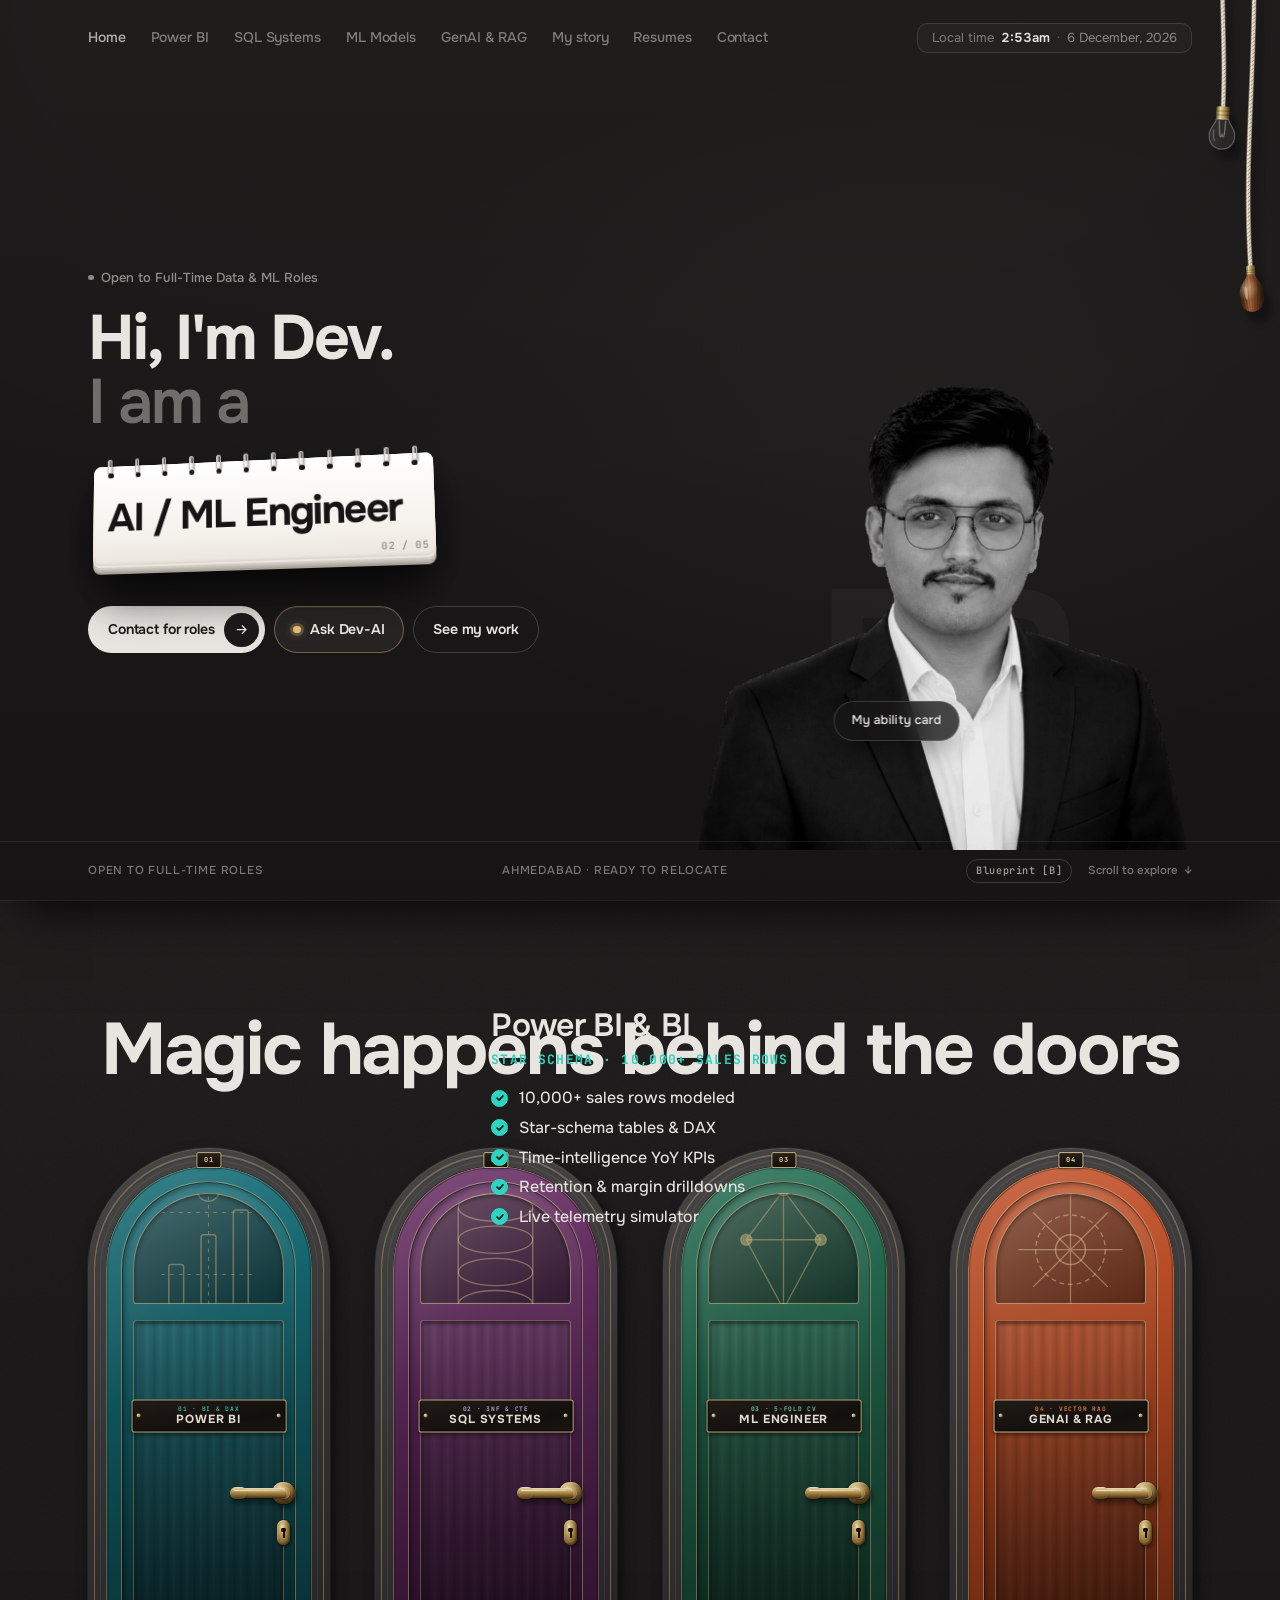
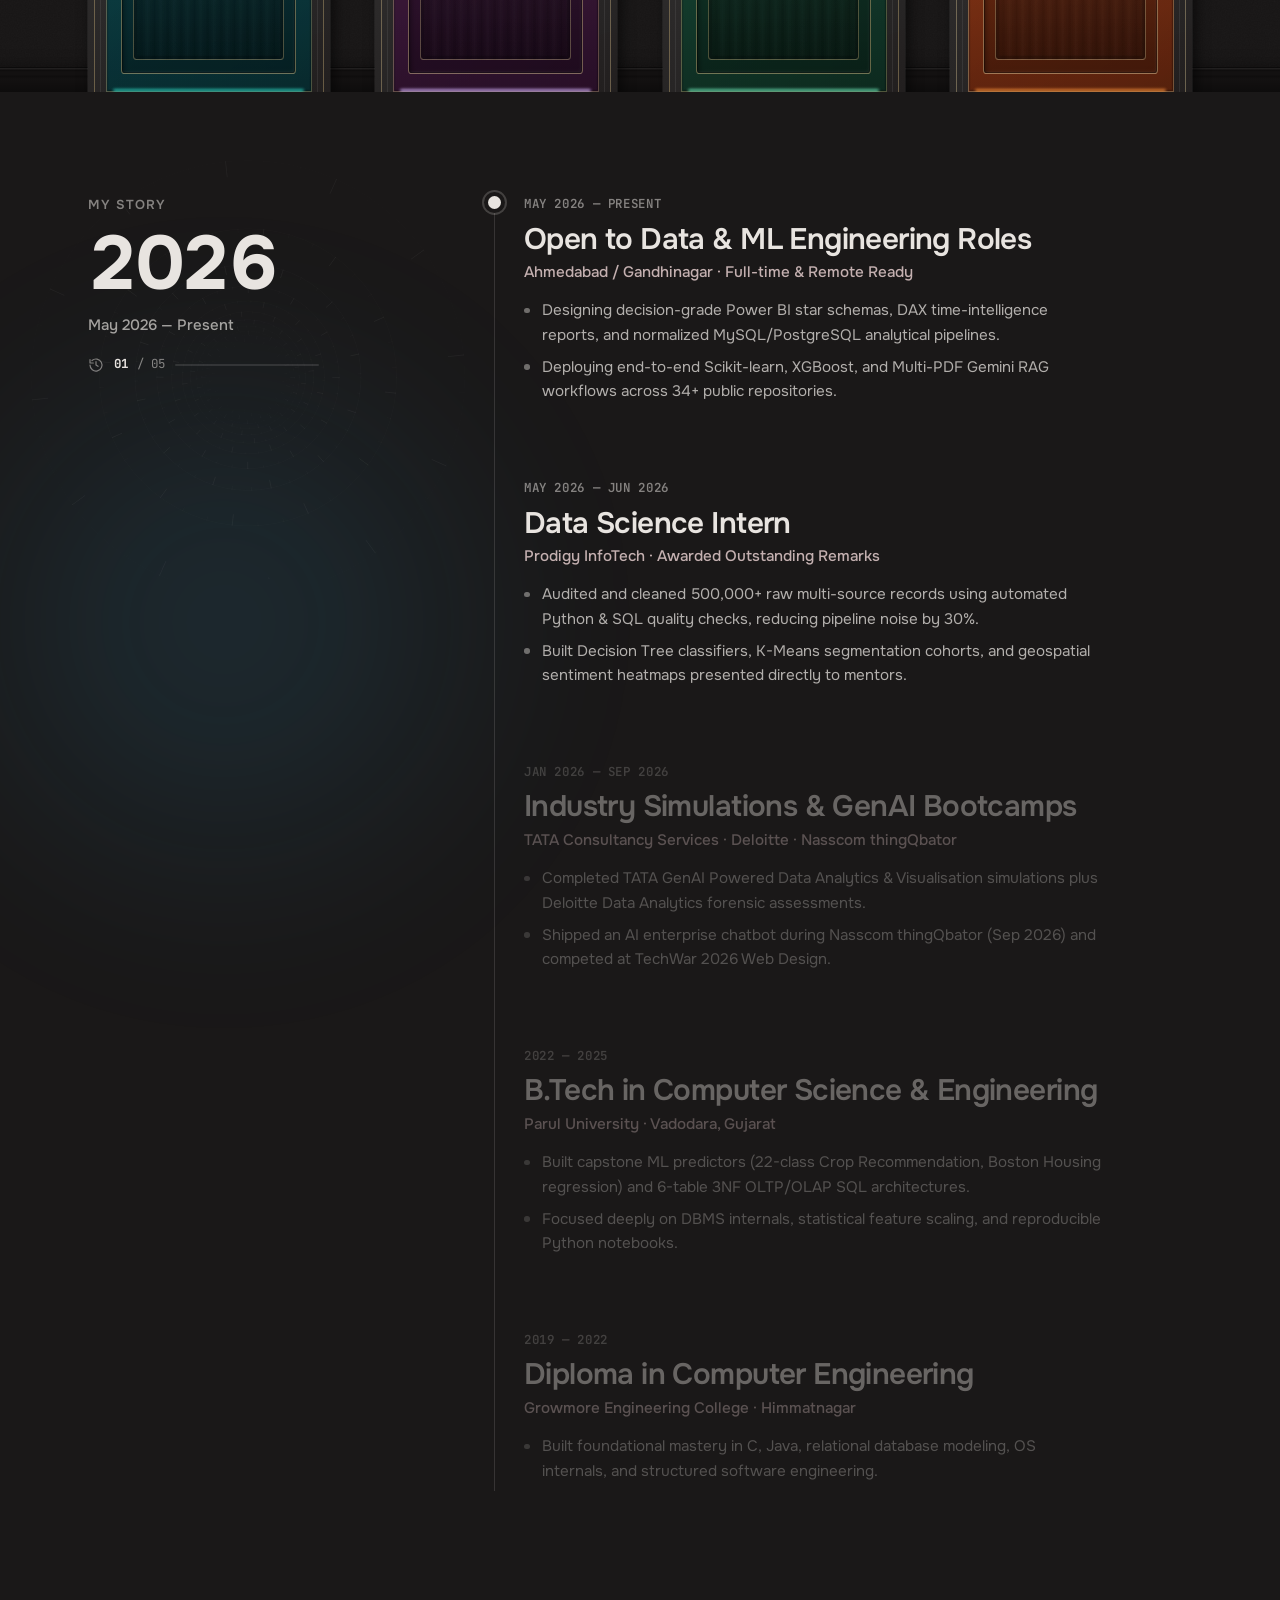
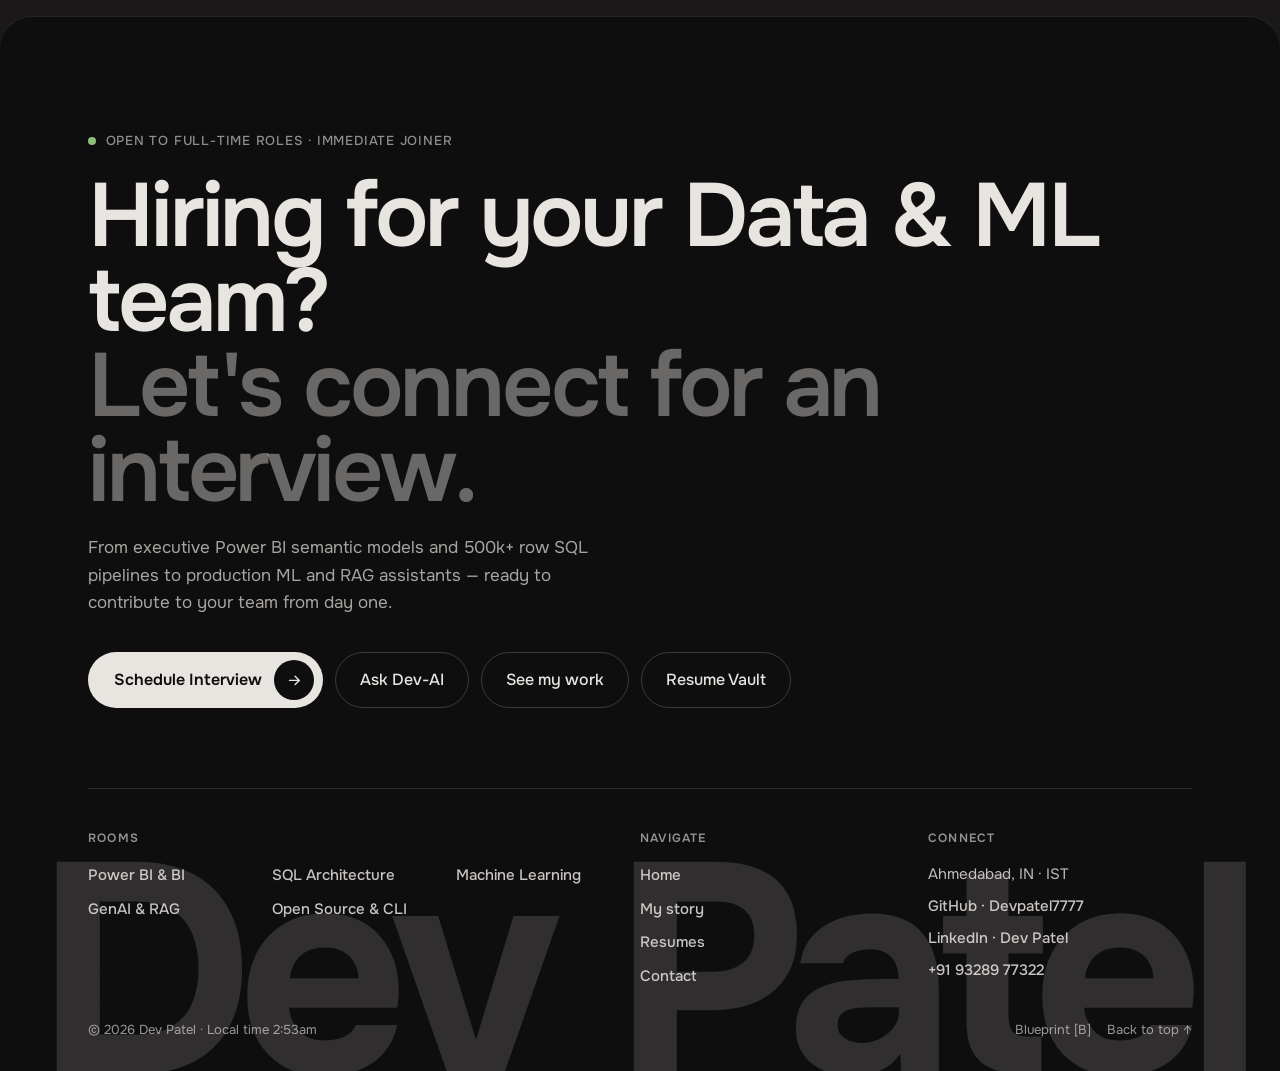
==== commit 102192b2: "Redesign bespoke jewel doors and add 5 uniqueness features" ====
--- a/index.html
+++ b/index.html
@@ -187,7 +187,10 @@
       <div class="shell hero__bar rv" style="--d:750ms">
         <span>Open to Full-Time Roles</span>
         <span class="mid">Ahmedabad · Ready to Relocate</span>
-        <button type="button" class="scroll" data-go="works">Scroll to explore <i aria-hidden="true">↓</i></button>
+        <div class="hero__bar-acts">
+          <button type="button" class="bp-btn" data-blueprint="" aria-pressed="false" title="Toggle Architectural Blueprint Grid (Press B)">Blueprint [B]</button>
+          <button type="button" class="scroll" data-go="works">Scroll to explore <i aria-hidden="true">↓</i></button>
+        </div>
       </div>
     </section>
 
@@ -213,15 +216,15 @@
           <p aria-hidden="true" class="doors__dots"><i class="on"></i><i></i><i></i><i></i></p>
 
           <ul class="doors__row">
-            <li class="unit" style="--i:0;--door:#1B2A3E;--door-dk:#162233;--glow:223,186,116">
+            <li class="unit unit--bi" style="--i:0;--door:#0E5860;--door-hi:#167984;--door-dk:#093E44;--glow:45,212,191;--trim:236,206,138">
               <button type="button" aria-label="Open the Power BI room" class="doorway">
-                <span class="casing"></span>
+                <span class="casing"><span class="casing__key" aria-hidden="true">01</span></span>
                 <span class="opening">
                   <span class="room"></span>
                   <span class="spill"></span>
                   <span class="door">
                     <span class="door__flute"></span>
-                    <span class="plate">Power BI</span>
+                    <span class="plate"><small>01 · BI &amp; DAX</small><b>Power BI</b></span>
                     <span class="handle"><span class="handle__lever"></span><span class="handle__lock"></span></span>
                     <span class="door__shade"></span>
                     <span class="leak"></span>
@@ -231,15 +234,15 @@
               </button>
             </li>
 
-            <li class="unit" style="--i:1;--door:#382433;--door-dk:#311F2D;--glow:223,186,116">
+            <li class="unit unit--sql" style="--i:1;--door:#572454;--door-hi:#773672;--door-dk:#3D163B;--glow:216,180,254;--trim:242,214,156">
               <button type="button" aria-label="Open the SQL Systems room" class="doorway">
-                <span class="casing"></span>
+                <span class="casing"><span class="casing__key" aria-hidden="true">02</span></span>
                 <span class="opening">
                   <span class="room"></span>
                   <span class="spill"></span>
                   <span class="door">
                     <span class="door__flute"></span>
-                    <span class="plate">SQL Systems</span>
+                    <span class="plate"><small>02 · 3NF &amp; CTE</small><b>SQL Systems</b></span>
                     <span class="handle"><span class="handle__lever"></span><span class="handle__lock"></span></span>
                     <span class="door__shade"></span>
                     <span class="leak"></span>
@@ -249,15 +252,15 @@
               </button>
             </li>
 
-            <li class="unit" style="--i:2;--door:#475644;--door-dk:#3E4B3B;--glow:223,186,116">
+            <li class="unit unit--ml" style="--i:2;--door:#1B5A42;--door-hi:#297B5C;--door-dk:#123F2E;--glow:110,231,183;--trim:236,206,138">
               <button type="button" aria-label="Open the ML Engineer room" class="doorway">
-                <span class="casing"></span>
+                <span class="casing"><span class="casing__key" aria-hidden="true">03</span></span>
                 <span class="opening">
                   <span class="room"></span>
                   <span class="spill"></span>
                   <span class="door">
                     <span class="door__flute"></span>
-                    <span class="plate">ML Engineer</span>
+                    <span class="plate"><small>03 · 5-FOLD CV</small><b>ML Engineer</b></span>
                     <span class="handle"><span class="handle__lever"></span><span class="handle__lock"></span></span>
                     <span class="door__shade"></span>
                     <span class="leak"></span>
@@ -267,15 +270,15 @@
               </button>
             </li>
 
-            <li class="unit" style="--i:3;--door:#7E4322;--door-dk:#6E391B;--glow:223,186,116">
+            <li class="unit unit--rag" style="--i:3;--door:#B5461E;--door-hi:#D95B2E;--door-dk:#843011;--glow:251,146,60;--trim:247,224,166">
               <button type="button" aria-label="Open the GenAI &amp; RAG room" class="doorway">
-                <span class="casing"></span>
+                <span class="casing"><span class="casing__key" aria-hidden="true">04</span></span>
                 <span class="opening">
                   <span class="room"></span>
                   <span class="spill"></span>
                   <span class="door">
                     <span class="door__flute"></span>
-                    <span class="plate">GenAI &amp; RAG</span>
+                    <span class="plate"><small>04 · VECTOR RAG</small><b>GenAI &amp; RAG</b></span>
                     <span class="handle"><span class="handle__lever"></span><span class="handle__lock"></span></span>
                     <span class="door__shade"></span>
                     <span class="leak"></span>
@@ -285,15 +288,15 @@
               </button>
             </li>
 
-            <li class="unit unit--secret" inert style="--i:4;--door:#282524;--door-dk:#1E1B1A;--glow:223,186,116">
+            <li class="unit unit--secret unit--cli" inert style="--i:4;--door:#232A38;--door-hi:#343E52;--door-dk:#151A24;--glow:148,163,184;--trim:214,225,240">
               <button type="button" aria-label="Open the Open Source &amp; CLI room" class="doorway">
-                <span class="casing"></span>
+                <span class="casing"><span class="casing__key" aria-hidden="true">05</span></span>
                 <span class="opening">
                   <span class="room"></span>
                   <span class="spill"></span>
                   <span class="door">
                     <span class="door__flute"></span>
-                    <span class="plate">Open Source</span>
+                    <span class="plate"><small>05 · GIT &amp; CLI</small><b>Open Source</b></span>
                     <span class="handle"><span class="handle__lever"></span><span class="handle__lock"></span></span>
                     <span class="door__shade"></span>
                     <span class="leak"></span>
@@ -439,7 +442,10 @@
         </div>
         <div class="sf__bot">
           <span>© <span data-fyear="">2026</span> Dev Patel · Local time <span data-ftime="">—</span></span>
-          <button type="button" id="sfTop">Back to top ↑</button>
+          <div class="sf__bot-acts">
+            <button type="button" data-blueprint="" aria-pressed="false">Blueprint [B]</button>
+            <button type="button" id="sfTop">Back to top ↑</button>
+          </div>
         </div>
       </div>
       <div aria-hidden="true" class="sf__word">
@@ -448,6 +454,11 @@
       </div>
     </footer>
   </div>
+
+  <!-- ============ Blueprint Active Indicator ============ -->
+  <button type="button" class="bp-pill" id="bpPill" data-blueprint="" hidden aria-label="Exit Blueprint Grid Mode">
+    <i></i> BLUEPRINT ON · 88REM GRID · EXIT [B]
+  </button>
 
   <!-- ============ Floating Back to Top & Scrolled AI Concierge Dock ============ -->
   <button type="button" aria-label="Open Dev-AI Recruiter Concierge" class="ai-fab" id="aiFab" data-copilot="">
@@ -488,6 +499,7 @@
       <span>Local time <span data-navtime=""></span></span>
       <div class="navm__bot-actions">
         <button type="button" id="navTheme">Switch Light / Dark</button>
+        <button type="button" data-blueprint="" aria-pressed="false">Blueprint Mode</button>
         <button type="button" id="navAi">Ask Dev-AI</button>
         <button type="button" id="navResumes">Resume Vault</button>
         <button type="button" id="navStart">Schedule Interview →</button>
@@ -594,9 +606,13 @@
                 <small>Education</small>
                 <strong>B.Tech CSE · Parul University (2025)</strong>
               </div>
-              <div class="hc__bi">
-                <small>Direct Reach</small>
-                <strong>devpatel846211@gmail.com</strong>
+              <div class="hc__bi hc__qrbox">
+                <div class="hc__qrwrap" id="hcQr" aria-label="QR code to open portfolio"></div>
+                <div class="hc__qrinfo">
+                  <small>Scan · Live Portfolio</small>
+                  <strong>devpatel846211@gmail.com</strong>
+                  <span>+91 93289 77322</span>
+                </div>
               </div>
             </div>
             <div class="hc__foot">
@@ -614,6 +630,7 @@
       </p>
       <div class="holo__actions">
         <button type="button" class="holo__cv" id="holoResumes">Download 3 PDF Resumes</button>
+        <button type="button" class="holo__cv holo__cv--brass" id="holoVcf">Save Contact (.vcf)</button>
       </div>
     </div>
   </div>
@@ -743,6 +760,7 @@
           <button type="button" class="cp-chip" data-cp-q="ml"><i>03</i> 99.1% Crop ML</button>
           <button type="button" class="cp-chip" data-cp-q="eda"><i>04</i> 500k+ EDA</button>
           <button type="button" class="cp-chip" data-cp-q="hiring"><i>05</i> Notice &amp; Hire</button>
+          <button type="button" class="cp-chip cp-chip--qna" data-cp-q="qna"><i>06</i> Interview Q&amp;A</button>
         </div>
       </div>
 
--- a/style.css
+++ b/style.css
@@ -730,6 +730,16 @@
 }
 .hero__bar .mid { display: none; }
 @media (min-width: 640px) { .hero__bar .mid { display: inline; } }
+.hero__bar-acts { display: inline-flex; align-items: center; gap: .95rem; }
+.bp-btn {
+  padding: .22rem .58rem; border-radius: 999px;
+  border: 1px solid rgba(var(--fg-rgb), .18);
+  font-family: 'JetBrains Mono', monospace; font-size: .64rem; letter-spacing: .06em;
+  color: rgba(var(--fg-rgb), .68); transition: border-color .2s, color .2s, background .2s;
+}
+.bp-btn:hover, .bp-btn[aria-pressed="true"] {
+  color: var(--foreground); border-color: rgba(125, 211, 252, .65); background: rgba(56, 189, 248, .12);
+}
 .hero__bar .scroll { display: inline-flex; align-items: center; gap: .4rem; }
 .hero__bar .scroll i { font-style: normal; display: inline-block; animation: floatDown 2s ease-in-out infinite; }
 @keyframes floatDown {
@@ -737,7 +747,7 @@
   50% { transform: translateY(3px); }
 }
 
-/* ---------- Doors Section ---------- */
+/* ---------- Doors Section (Atelier Bespoke Jewel Doors + Lantern Spotlight) ---------- */
 .doors {
   position: relative; z-index: 1;
   padding: clamp(5rem, 8.5vw, 7.5rem) 0 0;
@@ -746,6 +756,12 @@
     linear-gradient(180deg, rgba(0, 0, 0, .05) 0%, transparent 22%, transparent 78%, rgba(0, 0, 0, .07) 100%),
     linear-gradient(180deg, var(--wall-hi) 0%, var(--wall) 55%);
 }
+.doors::before {
+  content: ""; position: absolute; inset: 0; pointer-events: none; z-index: 1;
+  opacity: 0; transition: opacity .35s ease;
+  background: radial-gradient(24rem circle at var(--lx, 50%) var(--ly, 50%), rgba(235, 194, 118, .17) 0%, rgba(223, 186, 116, .06) 44%, transparent 72%);
+}
+html[data-mode="dark"] .doors.lit::before { opacity: 1; }
 
 .doors__tex {
   position: absolute; inset: 0; pointer-events: none; opacity: .28;
@@ -851,33 +867,46 @@
 .dinfo.on li:nth-child(5) { animation-delay: .2s; }
 @keyframes liIn { from { opacity: 0; transform: translateX(-.5rem); } }
 
-/* Arch casing & architectural door leaf */
+/* Arch casing & sculpted jewel architectural door leaf */
 .casing {
   position: absolute; inset: 0;
   border-radius: 50cqi 50cqi 0 0;
   background:
-    linear-gradient(155deg, rgba(255, 255, 255, .1) 0%, rgba(0, 0, 0, .18) 100%),
+    linear-gradient(160deg, rgba(255, 255, 255, .14) 0%, rgba(0, 0, 0, .2) 100%),
     var(--casing);
-  box-shadow: 0 0 0 1px rgba(0, 0, 0, .14), 1.4cqi 2.4cqi 5cqi rgba(0, 0, 0, .28), inset 0 .45cqi 0 rgba(255, 255, 255, .28);
+  box-shadow:
+    0 0 0 1px rgba(0, 0, 0, .14),
+    1.5cqi 2.5cqi 5.5cqi rgba(0, 0, 0, .28),
+    inset 0 .45cqi 0 rgba(255, 255, 255, .36);
   transition: box-shadow .5s var(--e-soft);
 }
 html[data-mode="dark"] .casing {
-  box-shadow: 0 0 0 1px rgba(0, 0, 0, .35), 1.4cqi 2.4cqi 5cqi rgba(0, 0, 0, .5), inset 0 .45cqi 0 rgba(255, 255, 255, .07);
+  box-shadow:
+    0 0 0 1px rgba(255, 255, 255, .06),
+    1.5cqi 2.5cqi 5.5cqi rgba(0, 0, 0, .58),
+    inset 0 .45cqi 0 rgba(255, 255, 255, .09);
 }
 .casing::before {
-  content: ""; position: absolute; left: 2.2cqi; right: 2.2cqi; top: 2.2cqi; bottom: 0;
-  border-radius: 47.8cqi 47.8cqi 0 0;
-  box-shadow: inset 0 .5cqi 0 rgba(255, 255, 255, .24), inset 0 1cqi 0 rgba(0, 0, 0, .12);
-}
-html[data-mode="dark"] .casing::before {
-  box-shadow: inset 0 .5cqi 0 rgba(255, 255, 255, .05), inset 0 1cqi 0 rgba(0, 0, 0, .3);
+  content: ""; position: absolute; left: 2.3cqi; right: 2.3cqi; top: 2.3cqi; bottom: 0;
+  border-radius: 47.7cqi 47.7cqi 0 0;
+  border: .42cqi solid rgba(var(--trim, 235, 206, 138), .34); border-bottom: 0;
+  box-shadow: inset 0 .45cqi 0 rgba(255, 255, 255, .2), inset 0 .9cqi 0 rgba(0, 0, 0, .16);
 }
 .casing::after {
-  content: ""; position: absolute; left: 4.6cqi; right: 4.6cqi; top: 4.6cqi; bottom: 0;
-  border-radius: 45.4cqi 45.4cqi 0 0;
-  border: .45cqi solid rgba(0, 0, 0, .07); border-bottom: 0;
-}
-html[data-mode="dark"] .casing::after { border-color: rgba(255, 255, 255, .05); }
+  content: ""; position: absolute; left: 4.8cqi; right: 4.8cqi; top: 4.8cqi; bottom: 0;
+  border-radius: 45.2cqi 45.2cqi 0 0;
+  border: .42cqi solid rgba(0, 0, 0, .12); border-bottom: 0;
+}
+html[data-mode="dark"] .casing::after { border-color: rgba(255, 255, 255, .07); }
+.casing__key {
+  position: absolute; left: 50%; top: 1.5cqi; translate: -50% 0; z-index: 2;
+  padding: .85cqi 2.8cqi; border-radius: .9cqi;
+  background: linear-gradient(180deg, #27211b, #14100d);
+  border: .32cqi solid rgba(var(--trim, 235, 206, 138), .75);
+  color: rgb(var(--trim, 235, 206, 138));
+  font-family: 'JetBrains Mono', monospace; font-size: 2.85cqi; font-weight: 700; letter-spacing: .12em;
+  box-shadow: 0 .4cqi 1cqi rgba(0, 0, 0, .42), inset 0 .2cqi 0 rgba(255, 255, 255, .14);
+}
 
 .opening {
   position: absolute; left: 7.5cqi; right: 7.5cqi; top: 7.5cqi; bottom: 0;
@@ -892,54 +921,79 @@
 .room::after {
   content: ""; position: absolute; inset: 0; pointer-events: none; opacity: 0;
   transition: opacity .5s var(--e-soft);
-  background: radial-gradient(ellipse at 50% 24%, rgba(223, 186, 116, .28) 0%, rgba(223, 186, 116, .08) 46%, transparent 78%);
-  box-shadow: inset 0 0 6cqi rgba(223, 186, 116, .34), inset 0 0 1.4cqi var(--rim);
+  background: radial-gradient(ellipse at 50% 24%, rgba(var(--glow, 223, 186, 116), .36) 0%, rgba(255, 226, 160, .12) 48%, transparent 80%);
+  box-shadow: inset 0 0 6.5cqi rgba(var(--glow, 223, 186, 116), .42), inset 0 0 1.4cqi var(--rim);
 }
 
 .door {
   --dc: var(--door);
+  --dc-hi: var(--door-hi, var(--door));
+  --dc-dk: var(--door-dk, var(--door));
   position: absolute; inset: 0;
   transform-origin: 0 50%; transform: rotateY(0deg); will-change: transform;
   transform-style: preserve-3d;
   border-radius: 42.5cqi 42.5cqi 0 0;
   background:
-    linear-gradient(100deg, rgba(255, 255, 255, .1) 0%, rgba(255, 255, 255, 0) 30%, rgba(0, 0, 0, .18) 100%),
-    var(--dc);
-  box-shadow: inset 0 0 0 .3cqi rgba(0, 0, 0, .28), inset .6cqi 0 0 rgba(255, 255, 255, .05);
-  transition: box-shadow .5s var(--e-soft);
-}
-html[data-mode="dark"] .door { --dc: var(--door-dk, var(--door)); }
+    linear-gradient(145deg, rgba(255, 255, 255, .16) 0%, rgba(255, 255, 255, 0) 36%, rgba(0, 0, 0, .28) 100%),
+    linear-gradient(180deg, var(--dc-hi) 0%, var(--dc) 50%, var(--dc-dk) 100%);
+  box-shadow:
+    inset 0 0 0 .4cqi rgba(var(--trim, 235, 206, 138), .34),
+    inset 0 0 0 .9cqi rgba(0, 0, 0, .28),
+    inset .6cqi 0 0 rgba(255, 255, 255, .09);
+  transition: box-shadow .5s var(--e-soft), filter .35s ease;
+}
+html[data-mode="dark"] .door { filter: saturate(.96) brightness(.92); }
+.unit.on .door { filter: saturate(1.1) brightness(1.06); }
 .door::after {
   content: ""; position: absolute; top: 40cqi; bottom: 0; right: 0; width: 3.4cqi;
   transform-origin: 100% 50%; transform: rotateY(-90deg);
-  background: linear-gradient(180deg, rgba(255, 255, 255, .08), rgba(0, 0, 0, .25)), var(--dc);
-  filter: brightness(.62); pointer-events: none;
+  background: linear-gradient(180deg, var(--dc-hi), var(--dc-dk));
+  filter: brightness(.65); pointer-events: none;
 }
 
 .door__flute {
-  position: absolute; left: 7cqi; right: 7cqi; top: 7cqi; bottom: 8cqi;
-  border-radius: 35.5cqi 35.5cqi 1.4cqi 1.4cqi;
+  position: absolute; left: 6.4cqi; right: 6.4cqi; top: 6.4cqi; bottom: 7.5cqi;
+  border-radius: 36.1cqi 36.1cqi 1.6cqi 1.6cqi;
+  background: linear-gradient(180deg, rgba(255, 255, 255, .08) 0%, rgba(0, 0, 0, .06) 46%, rgba(0, 0, 0, .28) 100%);
+  border: .44cqi solid rgba(var(--trim, 235, 206, 138), .44);
+  box-shadow:
+    inset 0 0 0 .45cqi rgba(0, 0, 0, .34),
+    inset 1cqi 1.2cqi 2.2cqi rgba(0, 0, 0, .34),
+    inset -.6cqi -.6cqi 1cqi rgba(255, 255, 255, .07);
+}
+.door__flute::before {
+  content: ""; position: absolute; left: 4.4cqi; right: 4.4cqi; top: 4.4cqi; height: 46cqi;
+  border-radius: 31.5cqi 31.5cqi 1.4cqi 1.4cqi;
   background:
-    linear-gradient(180deg, rgba(255, 255, 255, .07) 0%, rgba(0, 0, 0, .06) 44%, rgba(0, 0, 0, .24) 100%),
-    repeating-linear-gradient(90deg, rgba(255, 255, 255, .055) 0, rgba(255, 255, 255, .01) 1.2cqi, rgba(0, 0, 0, .14) 2.4cqi, rgba(255, 255, 255, .055) 3.2cqi);
-  border: .42cqi solid rgba(223, 186, 116, .24);
-  box-shadow: inset 0 0 0 .35cqi rgba(0, 0, 0, .26), inset 1cqi 1.2cqi 2.2cqi rgba(0, 0, 0, .32), inset -.6cqi -.6cqi 1cqi rgba(255, 255, 255, .06);
-}
-.door__flute::before {
-  content: ""; position: absolute; left: 4.5cqi; right: 4.5cqi; top: 4.5cqi; height: 44cqi;
-  border-radius: 31cqi 31cqi 1cqi 1cqi;
+    var(--door-inlay, none) center / cover no-repeat,
+    linear-gradient(145deg, rgba(255, 250, 235, .14) 0%, rgba(0, 0, 0, .22) 100%),
+    rgba(8, 8, 10, .34);
+  border: .44cqi solid rgba(var(--trim, 235, 206, 138), .52);
+  box-shadow: inset 0 .6cqi 2cqi rgba(0, 0, 0, .48), inset 0 -.4cqi .9cqi rgba(var(--glow, 223, 186, 116), .16);
+}
+.door__flute::after {
+  content: ""; position: absolute; left: 4.4cqi; right: 4.4cqi; top: 57cqi; bottom: 5.2cqi;
+  border-radius: 1.4cqi;
+  border: .42cqi solid rgba(var(--trim, 235, 206, 138), .32);
   background:
-    linear-gradient(135deg, rgba(255, 245, 224, .11) 0%, rgba(255, 255, 255, .02) 45%, rgba(0, 0, 0, .22) 100%),
-    rgba(10, 9, 9, .26);
-  border: .42cqi solid rgba(223, 186, 116, .28);
-  box-shadow: inset 0 .5cqi 1.6cqi rgba(0, 0, 0, .42), inset 0 -.3cqi .8cqi rgba(255, 240, 210, .08);
-}
-.door__flute::after {
-  content: ""; position: absolute; left: 4.5cqi; right: 4.5cqi; top: calc(49.5cqi + 2.5cqi); bottom: 5.5cqi;
-  border-radius: 1cqi;
-  border: .38cqi solid rgba(223, 186, 116, .18);
-  background: linear-gradient(180deg, rgba(255, 255, 255, .04) 0%, rgba(0, 0, 0, .18) 100%);
-  box-shadow: inset 0 1cqi 2cqi rgba(0, 0, 0, .25);
+    linear-gradient(180deg, rgba(255, 255, 255, .06) 0%, rgba(0, 0, 0, .24) 100%),
+    repeating-linear-gradient(90deg, rgba(255, 255, 255, .025) 0, rgba(0, 0, 0, .12) 3cqi, rgba(255, 255, 255, .025) 5.5cqi);
+  box-shadow: inset 0 1cqi 2.2cqi rgba(0, 0, 0, .34), inset 0 0 0 1.4cqi rgba(0, 0, 0, .14);
+}
+.unit--bi {
+  --door-inlay: url("data:image/svg+xml,%3Csvg xmlns='http://www.w3.org/2000/svg' viewBox='0 0 120 150' fill='none' stroke='%23ebce8a' stroke-opacity='.42'%3E%3Cpath d='M60 12v126M22 46h76M22 96h76' stroke-width='.9' stroke-dasharray='3 4'/%3E%3Crect x='28' y='88' width='12' height='36' rx='2' stroke-width='1.2'/%3E%3Crect x='54' y='64' width='12' height='60' rx='2' stroke-width='1.2'/%3E%3Crect x='80' y='44' width='12' height='80' rx='2' stroke-width='1.2'/%3E%3Ccircle cx='60' cy='28' r='9' stroke-width='1.2'/%3E%3C/svg%3E");
+}
+.unit--sql {
+  --door-inlay: url("data:image/svg+xml,%3Csvg xmlns='http://www.w3.org/2000/svg' viewBox='0 0 120 150' fill='none' stroke='%23f2d69c' stroke-opacity='.42'%3E%3Cellipse cx='60' cy='42' rx='30' ry='11' stroke-width='1.2'/%3E%3Cellipse cx='60' cy='68' rx='30' ry='11' stroke-width='1.1'/%3E%3Cellipse cx='60' cy='94' rx='30' ry='11' stroke-width='1.1'/%3E%3Cellipse cx='60' cy='120' rx='30' ry='11' stroke-width='1.2'/%3E%3Cpath d='M30 42v78M90 42v78' stroke-width='1.1'/%3E%3C/svg%3E");
+}
+.unit--ml {
+  --door-inlay: url("data:image/svg+xml,%3Csvg xmlns='http://www.w3.org/2000/svg' viewBox='0 0 120 150' fill='none' stroke='%23ebce8a' stroke-opacity='.42'%3E%3Cpath d='M60 28L30 68l30 56 30-56-30-40ZM30 68h60M60 28v96' stroke-width='1.1'/%3E%3Ccircle cx='60' cy='28' r='4.5' fill='%23ebce8a' fill-opacity='.45'/%3E%3Ccircle cx='30' cy='68' r='4.5' fill='%23ebce8a' fill-opacity='.45'/%3E%3Ccircle cx='90' cy='68' r='4.5' fill='%23ebce8a' fill-opacity='.45'/%3E%3Ccircle cx='60' cy='124' r='4.5' fill='%23ebce8a' fill-opacity='.45'/%3E%3C/svg%3E");
+}
+.unit--rag {
+  --door-inlay: url("data:image/svg+xml,%3Csvg xmlns='http://www.w3.org/2000/svg' viewBox='0 0 120 150' fill='none' stroke='%23f7e0a6' stroke-opacity='.46'%3E%3Ccircle cx='60' cy='76' r='28' stroke-width='1.1' stroke-dasharray='4 3'/%3E%3Ccircle cx='60' cy='76' r='12' stroke-width='1.3'/%3E%3Cpath d='M60 18v116M18 76h84M30 46l60 60M90 46L30 106' stroke-width='1'/%3E%3C/svg%3E");
+}
+.unit--cli {
+  --door-inlay: url("data:image/svg+xml,%3Csvg xmlns='http://www.w3.org/2000/svg' viewBox='0 0 120 150' fill='none' stroke='%23d6e1f0' stroke-opacity='.4'%3E%3Cpath d='M26 36h68v86H26z' stroke-width='1' stroke-dasharray='3 3'/%3E%3Cpath d='M42 66l16 14-16 14M64 94h18' stroke-width='2' stroke-linecap='round' stroke-linejoin='round'/%3E%3C/svg%3E");
 }
 .door__shade {
   position: absolute; inset: 0; border-radius: inherit; background: #000;
@@ -947,36 +1001,45 @@
 }
 
 .unit.on .casing {
-  box-shadow: 0 0 0 1px rgba(223, 186, 116, .24), 2cqi 5cqi 9cqi var(--lift), -1cqi 2cqi 5cqi rgba(0, 0, 0, .08), inset 0 1px 0 rgba(255, 255, 255, .55);
+  box-shadow: 0 0 0 1px rgba(var(--glow, 223, 186, 116), .42), 2cqi 5cqi 9cqi rgba(var(--glow, 223, 186, 116), .24), -1cqi 2cqi 5cqi rgba(0, 0, 0, .14), inset 0 1px 0 rgba(255, 255, 255, .55);
 }
 .unit.on .door {
-  box-shadow: inset 0 0 0 .35cqi rgba(223, 186, 116, .22), inset -2.5cqi 0 3cqi rgba(0, 0, 0, .18), 4cqi 0 7cqi rgba(0, 0, 0, .45);
+  box-shadow: inset 0 0 0 .45cqi rgba(var(--glow, 223, 186, 116), .52), inset -2.5cqi 0 3cqi rgba(0, 0, 0, .18), 4cqi 0 7cqi rgba(0, 0, 0, .48);
 }
 .unit.on .room::after { opacity: 1; }
 
 .plate {
-  position: absolute; left: 50%; top: 45%; translate: -50% -50%;
-  width: 58cqi; padding: 2.5cqi 4cqi; border-radius: .9cqi; z-index: 2;
-  text-align: center; font-size: 5.2cqi; font-weight: 600; line-height: 1.15;
-  letter-spacing: .09em; text-transform: uppercase; text-wrap: balance;
-  color: #261C0E;
-  text-shadow: 0 .28cqi 0 rgba(255, 238, 196, .55), 0 -.15cqi 0 rgba(0, 0, 0, .25);
-  background: linear-gradient(160deg, #f3e4bb 0%, #cfb06f 30%, #e7d199 50%, #aa8745 75%, #d6b97d 100%);
-  border: .25cqi solid rgba(255, 245, 215, .45);
-  box-shadow: 0 .6cqi 1.4cqi rgba(0, 0, 0, .48), inset 0 .3cqi 0 rgba(255, 250, 228, .75), inset 0 -.3cqi 0 rgba(88, 62, 22, .45);
+  position: absolute; left: 50%; top: 47.5%; translate: -50% -50%;
+  width: 64cqi; padding: 2.2cqi 3.4cqi; border-radius: 1.1cqi; z-index: 2;
+  display: flex; flex-direction: column; align-items: center; gap: .6cqi; text-align: center;
+  background: linear-gradient(170deg, #251e18 0%, #14100d 65%, #1c1612 100%);
+  border: .36cqi solid rgba(var(--trim, 235, 206, 138), .78);
+  box-shadow:
+    0 .8cqi 1.8cqi rgba(0, 0, 0, .55),
+    inset 0 .25cqi 0 rgba(255, 248, 224, .22),
+    inset 0 0 0 .55cqi rgba(0, 0, 0, .55);
+}
+.plate small {
+  font-family: 'JetBrains Mono', monospace; font-size: 2.55cqi; font-weight: 700;
+  letter-spacing: .12em; text-transform: uppercase;
+  color: rgba(var(--glow, 223, 186, 116), .95); line-height: 1;
+}
+.plate b {
+  font-size: 4.85cqi; font-weight: 700; letter-spacing: .07em; text-transform: uppercase;
+  line-height: 1.08; color: #F4EDE2;
 }
 .plate::before, .plate::after {
-  content: ""; position: absolute; top: 50%; width: 1.6cqi; height: 1.6cqi; margin-top: -.8cqi; border-radius: 50%;
-  background: radial-gradient(circle at 35% 35%, #fff3cf, #8f6f33 70%);
-  box-shadow: 0 .15cqi .2cqi rgba(0, 0, 0, .4);
-}
-.plate::before { left: 1.8cqi; }
-.plate::after { right: 1.8cqi; }
+  content: ""; position: absolute; top: 50%; width: 1.5cqi; height: 1.5cqi; margin-top: -.75cqi; border-radius: 50%;
+  background: radial-gradient(circle at 35% 35%, #fff5d8, #8c6a2d 75%);
+  box-shadow: 0 .15cqi .2cqi rgba(0, 0, 0, .55);
+}
+.plate::before { left: 1.9cqi; }
+.plate::after { right: 1.9cqi; }
 
 .handle {
-  position: absolute; right: 7cqi; top: 59%; width: 9.4cqi; height: 9.4cqi; border-radius: 50%; z-index: 1;
+  position: absolute; right: 6.8cqi; top: 60%; width: 9.4cqi; height: 9.4cqi; border-radius: 50%; z-index: 1;
   background: radial-gradient(circle at 36% 30%, #fff6dc 0, #e6cb8a 14%, #b8934c 40%, #80602a 70%, #4d3816 100%);
-  box-shadow: 0 0 0 .35cqi rgba(0, 0, 0, .22), .9cqi 1.5cqi 2cqi rgba(0, 0, 0, .45), inset -.7cqi -.9cqi 1.1cqi rgba(40, 26, 6, .55), inset .5cqi .6cqi .8cqi rgba(255, 248, 222, .5);
+  box-shadow: 0 0 0 .35cqi rgba(0, 0, 0, .26), .9cqi 1.5cqi 2cqi rgba(0, 0, 0, .5), inset -.7cqi -.9cqi 1.1cqi rgba(40, 26, 6, .55), inset .5cqi .6cqi .8cqi rgba(255, 248, 222, .5);
 }
 .handle::before {
   content: ""; position: absolute; inset: 2.3cqi; border-radius: 50%;
@@ -1016,10 +1079,10 @@
 }
 
 .sill {
-  position: absolute; left: 3cqi; right: 3cqi; bottom: 0; height: 1cqi; z-index: 2; pointer-events: none; border-radius: 1cqi;
-  background: rgba(var(--glow), .95); filter: blur(.7cqi); opacity: .4; transition: opacity .6s var(--e-soft);
-}
-html[data-mode="dark"] .sill { opacity: .75; }
+  position: absolute; left: 3cqi; right: 3cqi; bottom: 0; height: 1.1cqi; z-index: 2; pointer-events: none; border-radius: 1cqi;
+  background: rgba(var(--glow, 223, 186, 116), .98); filter: blur(.7cqi); opacity: .52; transition: opacity .6s var(--e-soft);
+}
+html[data-mode="dark"] .sill { opacity: .82; }
 .unit.on .sill { opacity: 1; }
 .spill, .leak { display: none; }
 
@@ -1315,8 +1378,40 @@
   display: flex; flex-wrap: wrap; justify-content: space-between; align-items: center; gap: .75rem;
   margin-top: 2rem; font-size: .8125rem; color: rgba(var(--sf-rgb), .64);
 }
+.sf__bot-acts { display: inline-flex; align-items: center; gap: 1rem; }
 .sf__bot button { color: inherit; }
 .sf__bot button:hover { color: var(--sf-fg); }
+
+/* ---------- Architectural Blueprint Overlay Mode (Press B) ---------- */
+html[data-blueprint="on"] body::after {
+  content: ""; position: fixed; inset: 0; pointer-events: none; z-index: 75;
+  background-image:
+    linear-gradient(rgba(56, 189, 248, .085) 1px, transparent 1px),
+    linear-gradient(90deg, rgba(56, 189, 248, .085) 1px, transparent 1px);
+  background-size: 32px 32px;
+}
+html[data-blueprint="on"] .doorway,
+html[data-blueprint="on"] .cal__body,
+html[data-blueprint="on"] .fig {
+  outline: 1px dashed rgba(56, 189, 248, .48);
+  outline-offset: 4px;
+}
+html[data-blueprint="on"] .unit::after {
+  content: "ARCH 1:2.25 · 70° SWING"; position: absolute; left: 50%; bottom: 1.9rem; translate: -50% 0; z-index: 5;
+  padding: .14rem .42rem; border-radius: 4px; pointer-events: none;
+  background: rgba(8, 26, 40, .86); border: 1px solid rgba(56, 189, 248, .48);
+  color: #7dd3fc; font-family: 'JetBrains Mono', monospace; font-size: .56rem; white-space: nowrap;
+}
+.bp-pill {
+  position: fixed; left: max(1.25rem, env(safe-area-inset-left)); bottom: max(4.65rem, calc(env(safe-area-inset-bottom) + 4.65rem)); z-index: 80;
+  display: inline-flex; align-items: center; gap: .42rem;
+  padding: .42rem .82rem; border-radius: 999px;
+  background: rgba(8, 24, 38, .92); color: #bae6fd;
+  border: 1px solid rgba(56, 189, 248, .55);
+  box-shadow: 0 8px 24px -6px rgba(0, 0, 0, .5);
+  font-family: 'JetBrains Mono', monospace; font-size: .64rem; font-weight: 600; letter-spacing: .05em;
+}
+.bp-pill i { width: 6px; height: 6px; border-radius: 50%; background: #38bdf8; box-shadow: 0 0 8px #38bdf8; }
 
 /* ---------- Floating Back to Top ---------- */
 .totop {
@@ -1585,10 +1680,16 @@
 .hc__lvl { font-family: 'JetBrains Mono', monospace; font-size: .72rem; font-weight: 700; padding: .2rem .55rem; border-radius: 99px; background: rgba(230, 198, 135, .14); color: #f6deb1; border: 1px solid rgba(230, 198, 135, .28); }
 .hc__foot { display: flex; justify-content: space-between; align-items: center; font-size: .66rem; letter-spacing: .08em; text-transform: uppercase; color: rgba(246, 222, 177, .58); border-top: 1px solid rgba(230, 198, 135, .2); padding-top: .55rem; position: relative; z-index: 2; }
 
-.hc__back-list { display: flex; flex-direction: column; gap: .55rem; position: relative; z-index: 2; margin-block: auto; }
-.hc__bi { padding: .55rem .72rem; border-radius: .65rem; background: rgba(255, 255, 255, .04); border: 1px solid rgba(230, 198, 135, .22); }
-.hc__bi small { display: block; font-size: .62rem; text-transform: uppercase; letter-spacing: .08em; color: #e2be79; margin-bottom: .12rem; }
-.hc__bi strong { font-size: .82rem; font-weight: 600; display: block; }
+.hc__back-list { display: flex; flex-direction: column; gap: .45rem; position: relative; z-index: 2; margin-block: auto; }
+.hc__bi { padding: .48rem .68rem; border-radius: .65rem; background: rgba(255, 255, 255, .04); border: 1px solid rgba(230, 198, 135, .22); }
+.hc__bi small { display: block; font-size: .59rem; text-transform: uppercase; letter-spacing: .08em; color: #e2be79; margin-bottom: .1rem; }
+.hc__bi strong { font-size: .78rem; font-weight: 600; display: block; line-height: 1.25; }
+.hc__qrbox { display: grid; grid-template-columns: auto 1fr; gap: .62rem; align-items: center; padding: .45rem .58rem; }
+.hc__qrwrap { width: 3.9rem; height: 3.9rem; padding: 3px; border-radius: .38rem; background: #f8f5ef; border: 1px solid #d7b273; flex: none; }
+.hc__qrwrap svg { width: 100%; height: 100%; display: block; }
+.hc__qrinfo { min-width: 0; }
+.hc__qrinfo strong { font-size: .7rem; word-break: break-word; }
+.hc__qrinfo span { display: block; font-family: 'JetBrains Mono', monospace; font-size: .64rem; color: rgba(242, 238, 233, .72); margin-top: .08rem; }
 
 .hc__hint { font-size: .76rem; color: rgba(232, 228, 224, .64); letter-spacing: .01em; }
 .hc__ht { display: none; }
@@ -1597,7 +1698,7 @@
   .hc__ht { display: inline; }
 }
 
-.holo__actions { display: flex; gap: .65rem; align-items: center; }
+.holo__actions { display: flex; flex-wrap: wrap; justify-content: center; gap: .6rem; align-items: center; }
 .holo__x, .holo__cv {
   display: inline-flex; align-items: center; gap: .45rem;
   min-height: 44px; padding: 0 1.2rem; border-radius: 999px;
@@ -1606,6 +1707,7 @@
   font-size: .8125rem; font-weight: 500;
   transition: background .2s, border-color .2s;
 }
+.holo__cv--brass { border-color: rgba(230, 198, 135, .58); color: #f6deb1; }
 .holo__x svg { width: .95rem; height: .95rem; }
 .holo__cv:hover, .holo__x:hover { background: #2c2828; border-color: rgba(255, 255, 255, .36); }
 
@@ -1841,6 +1943,13 @@
 }
 .cp-chip:hover { border-color: var(--cp-brass-bd); transform: translateY(-1px); }
 .cp-chip.active { background: var(--cp-brass-soft); border-color: var(--cp-brass-bd); color: var(--foreground); }
+.cp-chip--qna { border-color: var(--cp-brass-bd); }
+.cp-qna-box {
+  margin-top: .55rem; padding: .52rem .68rem; border-radius: .6rem;
+  border-left: 2.5px solid var(--cp-brass); background: rgba(var(--fg-rgb), .03);
+}
+.cp-qna-box b { display: block; font-size: .74rem; color: var(--cp-brass); margin-bottom: .16rem; }
+.cp-qna-box span { display: block; font-size: .78rem; line-height: 1.46; color: var(--foreground); }
 
 .cp__log {
   position: relative;
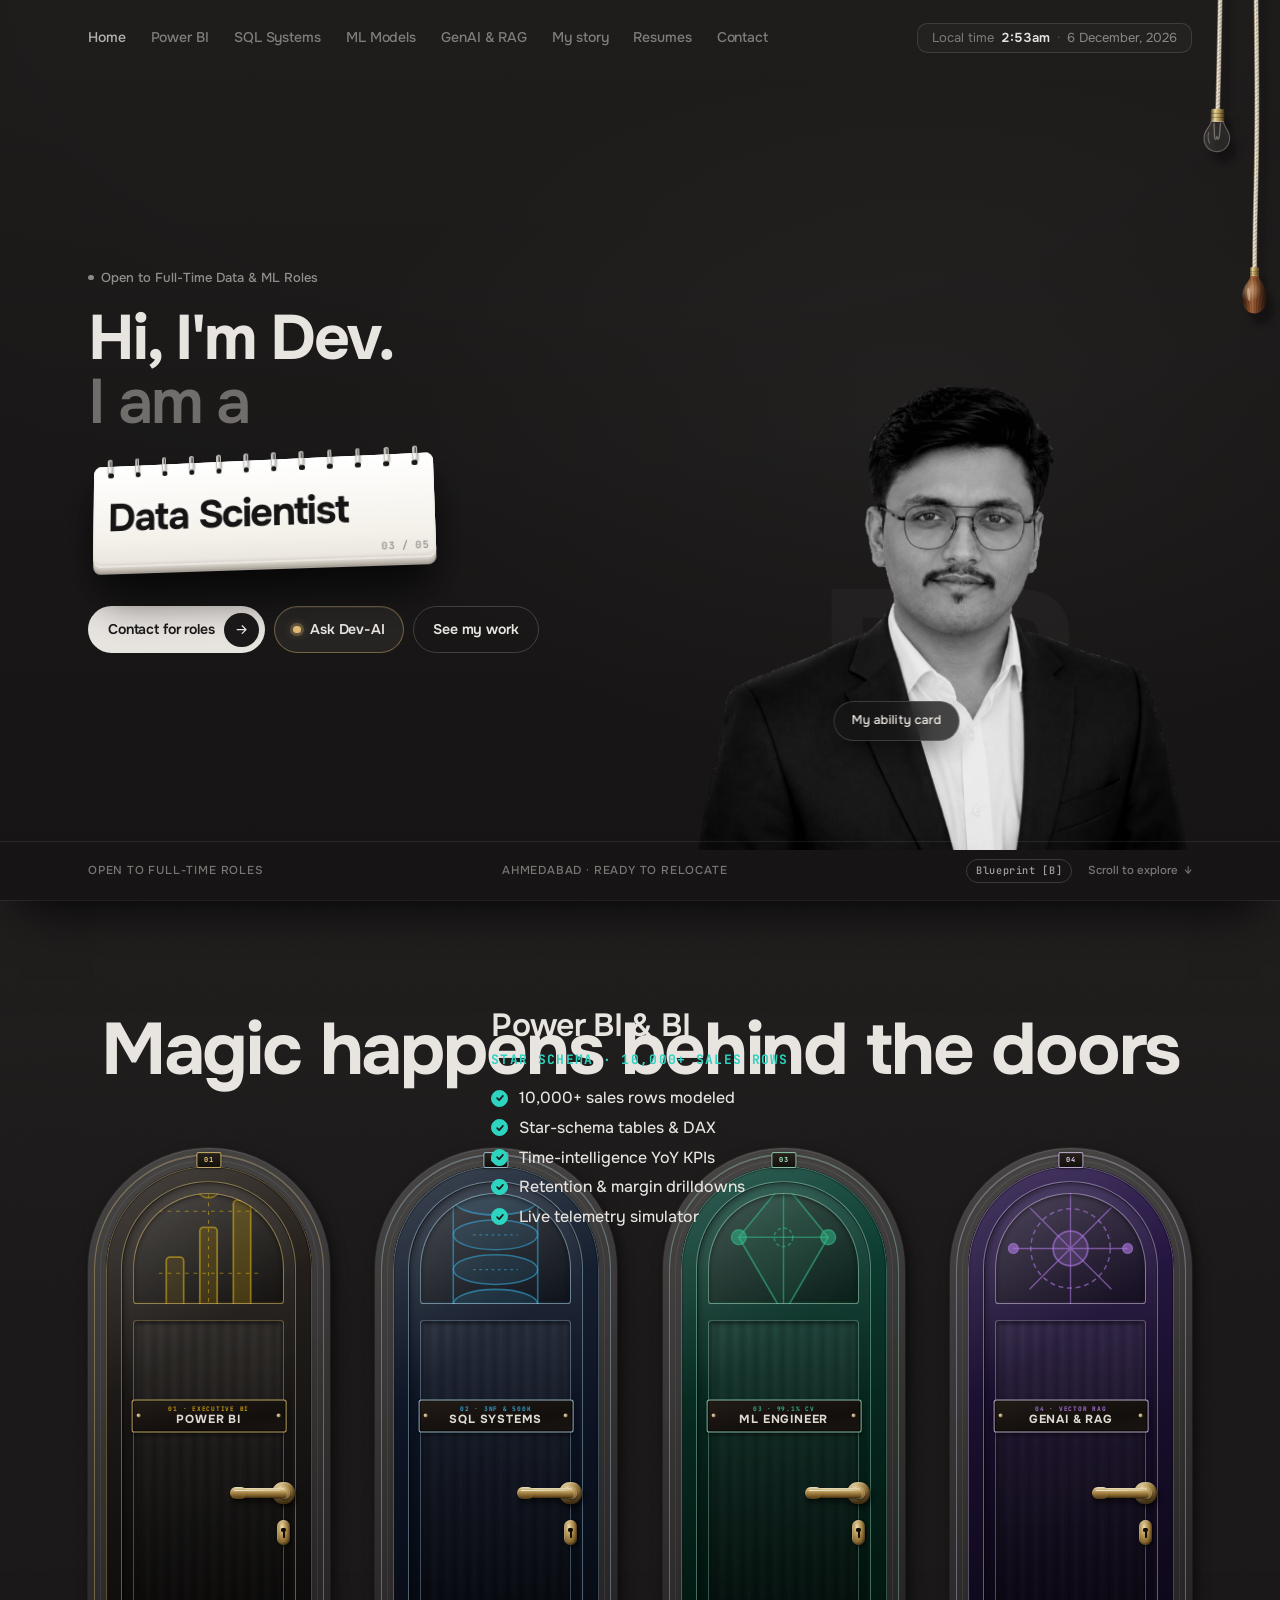
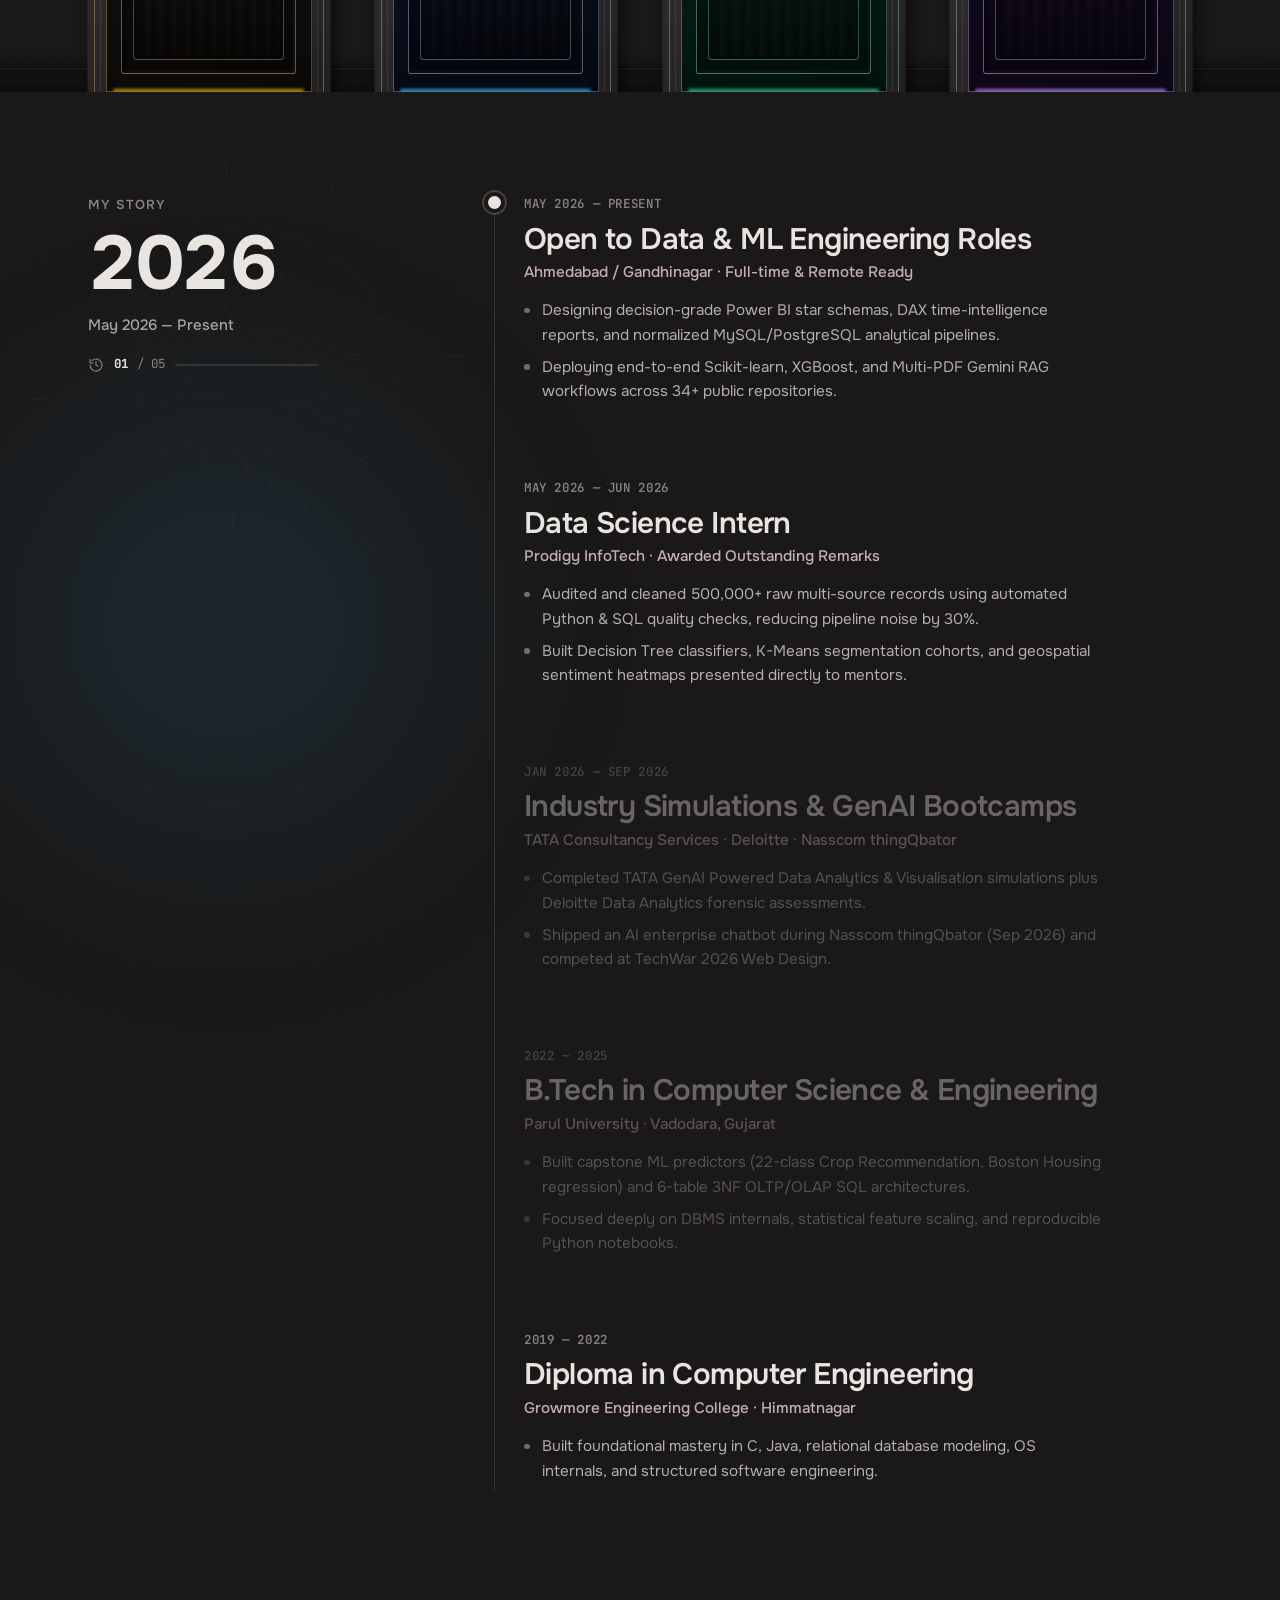
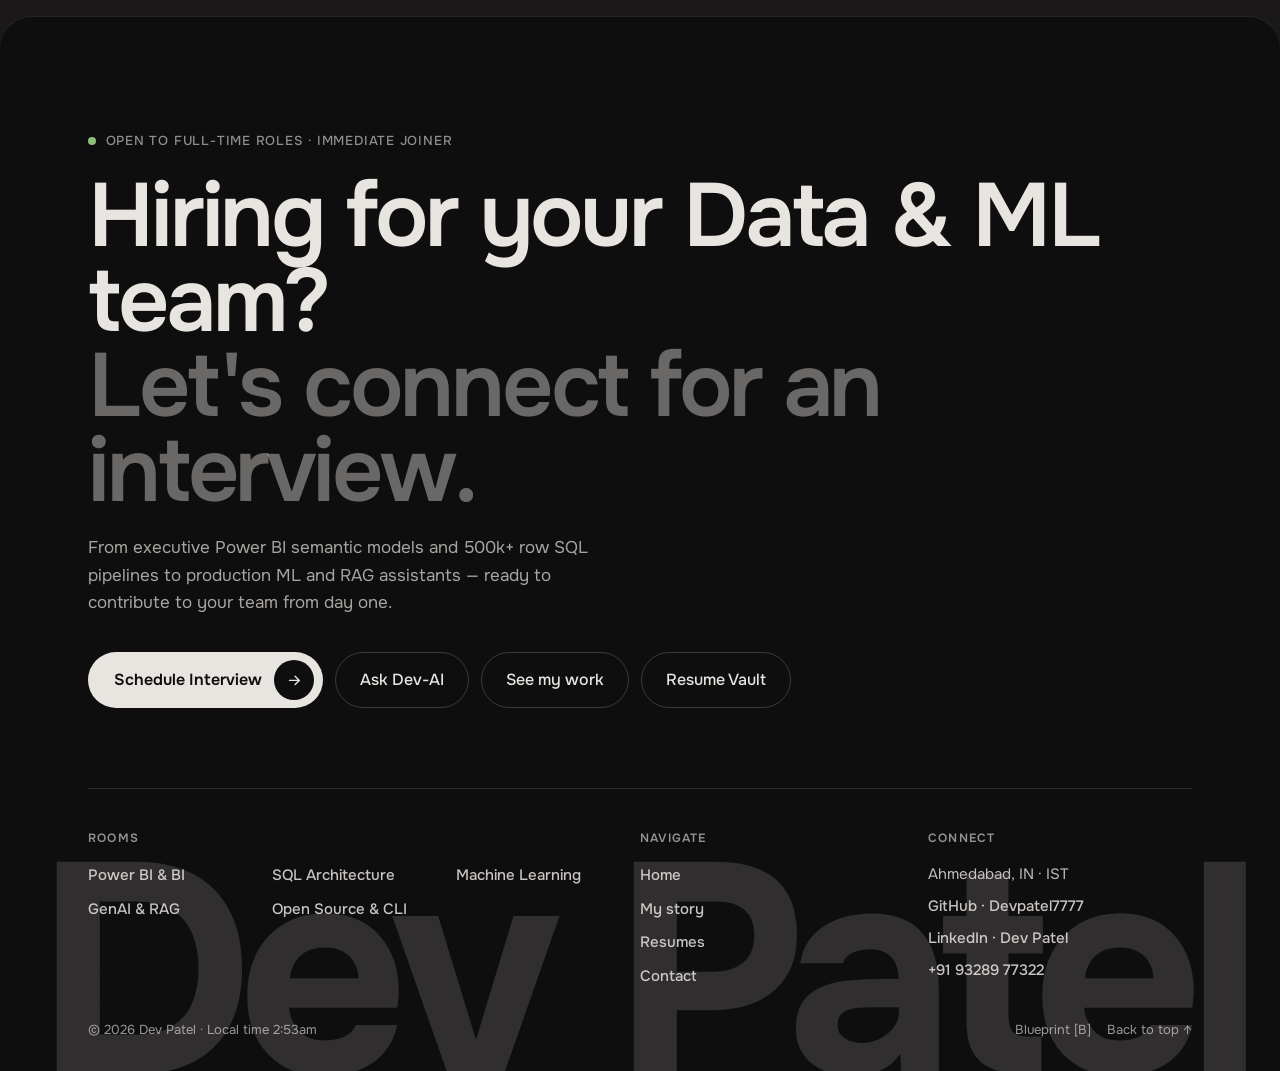
==== commit d8ca701e: "feat(ui-ux): luxury architectural doors, mobile zero-lag navigation, ambient lamp glow, and dev-ai r" ====
--- a/index.html
+++ b/index.html
@@ -103,6 +103,7 @@
   </header>
 
   <!-- ============ Connected Rope & Edison Bulb: Pull Bulb -> Light | Pull Rope -> Dark ============ -->
+  <div class="lamp-ambient" id="lampAmbient" aria-hidden="true"></div>
   <div class="cord" id="cord">
     <canvas aria-hidden="true" class="cord__cv"></canvas>
     <button type="button" aria-checked="false" aria-label="Pull Edison bulb for Light mode" title="Pull bulb → Light mode" class="cord__bulb" id="cordBulb" role="switch"></button>
@@ -213,10 +214,10 @@
               <li>Live telemetry simulator</li>
             </ul>
           </div>
-          <p aria-hidden="true" class="doors__dots"><i class="on"></i><i></i><i></i><i></i></p>
+          <p aria-hidden="true" class="doors__dots"><i class="on"></i><i></i><i></i><i></i><i></i></p>
 
           <ul class="doors__row">
-            <li class="unit unit--bi" style="--i:0;--door:#0E5860;--door-hi:#167984;--door-dk:#093E44;--glow:45,212,191;--trim:236,206,138">
+            <li class="unit unit--bi" style="--i:0;--door:#1C1917;--door-hi:#2D2620;--door-dk:#100E0C;--glow:234,179,8;--trim:245,212,120">
               <button type="button" aria-label="Open the Power BI room" class="doorway">
                 <span class="casing"><span class="casing__key" aria-hidden="true">01</span></span>
                 <span class="opening">
@@ -224,7 +225,7 @@
                   <span class="spill"></span>
                   <span class="door">
                     <span class="door__flute"></span>
-                    <span class="plate"><small>01 · BI &amp; DAX</small><b>Power BI</b></span>
+                    <span class="plate"><small>01 · EXECUTIVE BI</small><b>Power BI</b></span>
                     <span class="handle"><span class="handle__lever"></span><span class="handle__lock"></span></span>
                     <span class="door__shade"></span>
                     <span class="leak"></span>
@@ -234,7 +235,7 @@
               </button>
             </li>
 
-            <li class="unit unit--sql" style="--i:1;--door:#572454;--door-hi:#773672;--door-dk:#3D163B;--glow:216,180,254;--trim:242,214,156">
+            <li class="unit unit--sql" style="--i:1;--door:#0F172A;--door-hi:#1E293B;--door-dk:#080D1A;--glow:56,189,248;--trim:186,230,253">
               <button type="button" aria-label="Open the SQL Systems room" class="doorway">
                 <span class="casing"><span class="casing__key" aria-hidden="true">02</span></span>
                 <span class="opening">
@@ -242,7 +243,7 @@
                   <span class="spill"></span>
                   <span class="door">
                     <span class="door__flute"></span>
-                    <span class="plate"><small>02 · 3NF &amp; CTE</small><b>SQL Systems</b></span>
+                    <span class="plate"><small>02 · 3NF &amp; 500K</small><b>SQL Systems</b></span>
                     <span class="handle"><span class="handle__lever"></span><span class="handle__lock"></span></span>
                     <span class="door__shade"></span>
                     <span class="leak"></span>
@@ -252,7 +253,7 @@
               </button>
             </li>
 
-            <li class="unit unit--ml" style="--i:2;--door:#1B5A42;--door-hi:#297B5C;--door-dk:#123F2E;--glow:110,231,183;--trim:236,206,138">
+            <li class="unit unit--ml" style="--i:2;--door:#062C22;--door-hi:#0E4B3D;--door-dk:#021B14;--glow:52,211,153;--trim:167,243,208">
               <button type="button" aria-label="Open the ML Engineer room" class="doorway">
                 <span class="casing"><span class="casing__key" aria-hidden="true">03</span></span>
                 <span class="opening">
@@ -260,7 +261,7 @@
                   <span class="spill"></span>
                   <span class="door">
                     <span class="door__flute"></span>
-                    <span class="plate"><small>03 · 5-FOLD CV</small><b>ML Engineer</b></span>
+                    <span class="plate"><small>03 · 99.1% CV</small><b>ML Engineer</b></span>
                     <span class="handle"><span class="handle__lever"></span><span class="handle__lock"></span></span>
                     <span class="door__shade"></span>
                     <span class="leak"></span>
@@ -270,7 +271,7 @@
               </button>
             </li>
 
-            <li class="unit unit--rag" style="--i:3;--door:#B5461E;--door-hi:#D95B2E;--door-dk:#843011;--glow:251,146,60;--trim:247,224,166">
+            <li class="unit unit--rag" style="--i:3;--door:#1C1033;--door-hi:#2E1A52;--door-dk:#110920;--glow:192,132,252;--trim:233,213,255">
               <button type="button" aria-label="Open the GenAI &amp; RAG room" class="doorway">
                 <span class="casing"><span class="casing__key" aria-hidden="true">04</span></span>
                 <span class="opening">
@@ -288,7 +289,7 @@
               </button>
             </li>
 
-            <li class="unit unit--secret unit--cli" inert style="--i:4;--door:#232A38;--door-hi:#343E52;--door-dk:#151A24;--glow:148,163,184;--trim:214,225,240">
+            <li class="unit unit--secret unit--cli" style="--i:4;--door:#111815;--door-hi:#1A2722;--door-dk:#0A0F0D;--glow:74,222,128;--trim:134,239,172">
               <button type="button" aria-label="Open the Open Source &amp; CLI room" class="doorway">
                 <span class="casing"><span class="casing__key" aria-hidden="true">05</span></span>
                 <span class="opening">
@@ -296,7 +297,7 @@
                   <span class="spill"></span>
                   <span class="door">
                     <span class="door__flute"></span>
-                    <span class="plate"><small>05 · GIT &amp; CLI</small><b>Open Source</b></span>
+                    <span class="plate"><small>05 · TERMINAL &amp; CV</small><b>Lab &amp; CLI</b></span>
                     <span class="handle"><span class="handle__lever"></span><span class="handle__lock"></span></span>
                     <span class="door__shade"></span>
                     <span class="leak"></span>
@@ -742,6 +743,7 @@
           </div>
         </div>
         <div class="cp__head-acts">
+          <button type="button" class="cp__audio-btn" id="cpAudioPitch" aria-label="Play 60-second audio summary"><span>▶ 60s Brief</span><i class="audio-wave"><span></span><span></span><span></span></i></button>
           <button type="button" class="cp__act-btn" id="cpHoloBtn" title="Inspect 3D Gold Ability Card">Ability Card</button>
           <button type="button" class="cp__brief-btn" id="cpCopyBrief" title="Copy formatted hiring summary">Copy Brief</button>
           <button type="button" aria-label="Close AI Concierge" class="cp__x" id="cpClose">×</button>
@@ -755,6 +757,8 @@
           <button type="button" class="cp-lens" role="tab" aria-selected="false" data-cp-lens="analyst">Data Analyst</button>
         </div>
         <div class="cp__prompts" id="cpChips" aria-label="Quick recruiter probes">
+          <button type="button" class="cp-chip cp-chip--tour" id="cpAutopilot">✨ Autopilot Tour</button>
+          <button type="button" class="cp-chip cp-chip--ats" data-cp-q="ats">🎯 ATS Matcher</button>
           <button type="button" class="cp-chip" data-cp-q="summary"><i>01</i> 30s Brief</button>
           <button type="button" class="cp-chip" data-cp-q="rag"><i>02</i> Multi-PDF RAG</button>
           <button type="button" class="cp-chip" data-cp-q="ml"><i>03</i> 99.1% Crop ML</button>
--- a/style.css
+++ b/style.css
@@ -281,7 +281,39 @@
 .menu-btn svg { width: 1.05rem; height: 1.05rem; }
 @media (min-width: 1024px) { .menu-btn { display: none; } }
 
-/* ---------- Pull Cord ---------- */
+/* ---------- Pull Cord & Ambient Lamp Lighting ---------- */
+.lamp-ambient {
+  position: fixed;
+  top: -120px;
+  right: -80px;
+  width: 620px;
+  height: 620px;
+  border-radius: 50%;
+  pointer-events: none;
+  z-index: 15;
+  background: radial-gradient(circle, rgba(255, 196, 92, .26) 0%, rgba(245, 158, 11, .1) 38%, transparent 70%);
+  filter: blur(52px);
+  opacity: 0;
+  transition: opacity .45s cubic-bezier(.16, 1, .3, 1);
+  will-change: opacity;
+}
+.lamp-ambient.lit {
+  opacity: 1;
+}
+html:not([data-mode="dark"]) .lamp-ambient.lit {
+  opacity: .55;
+  background: radial-gradient(circle, rgba(255, 224, 138, .34) 0%, rgba(251, 191, 36, .14) 40%, transparent 70%);
+}
+@media (max-width: 639.98px) {
+  .lamp-ambient {
+    width: 380px;
+    height: 380px;
+    top: -80px;
+    right: -60px;
+    filter: blur(36px);
+  }
+}
+
 .cord {
   position: fixed; top: 0; right: 0; z-index: 45;
   width: 340px; height: 420px;
@@ -981,19 +1013,19 @@
   box-shadow: inset 0 1cqi 2.2cqi rgba(0, 0, 0, .34), inset 0 0 0 1.4cqi rgba(0, 0, 0, .14);
 }
 .unit--bi {
-  --door-inlay: url("data:image/svg+xml,%3Csvg xmlns='http://www.w3.org/2000/svg' viewBox='0 0 120 150' fill='none' stroke='%23ebce8a' stroke-opacity='.42'%3E%3Cpath d='M60 12v126M22 46h76M22 96h76' stroke-width='.9' stroke-dasharray='3 4'/%3E%3Crect x='28' y='88' width='12' height='36' rx='2' stroke-width='1.2'/%3E%3Crect x='54' y='64' width='12' height='60' rx='2' stroke-width='1.2'/%3E%3Crect x='80' y='44' width='12' height='80' rx='2' stroke-width='1.2'/%3E%3Ccircle cx='60' cy='28' r='9' stroke-width='1.2'/%3E%3C/svg%3E");
+  --door-inlay: url("data:image/svg+xml,%3Csvg xmlns='http://www.w3.org/2000/svg' viewBox='0 0 120 150' fill='none' stroke='%23facc15' stroke-opacity='.52'%3E%3Cpath d='M60 10v130M20 45h80M20 95h80' stroke-width='.9' stroke-dasharray='3 4'/%3E%3Crect x='26' y='82' width='14' height='45' rx='3' stroke-width='1.4' fill='%23eab308' fill-opacity='.12'/%3E%3Crect x='53' y='58' width='14' height='69' rx='3' stroke-width='1.4' fill='%23eab308' fill-opacity='.18'/%3E%3Crect x='80' y='36' width='14' height='91' rx='3' stroke-width='1.4' fill='%23eab308' fill-opacity='.24'/%3E%3Ccircle cx='60' cy='24' r='10' stroke-width='1.4' fill='%23facc15' fill-opacity='.15'/%3E%3C/svg%3E");
 }
 .unit--sql {
-  --door-inlay: url("data:image/svg+xml,%3Csvg xmlns='http://www.w3.org/2000/svg' viewBox='0 0 120 150' fill='none' stroke='%23f2d69c' stroke-opacity='.42'%3E%3Cellipse cx='60' cy='42' rx='30' ry='11' stroke-width='1.2'/%3E%3Cellipse cx='60' cy='68' rx='30' ry='11' stroke-width='1.1'/%3E%3Cellipse cx='60' cy='94' rx='30' ry='11' stroke-width='1.1'/%3E%3Cellipse cx='60' cy='120' rx='30' ry='11' stroke-width='1.2'/%3E%3Cpath d='M30 42v78M90 42v78' stroke-width='1.1'/%3E%3C/svg%3E");
+  --door-inlay: url("data:image/svg+xml,%3Csvg xmlns='http://www.w3.org/2000/svg' viewBox='0 0 120 150' fill='none' stroke='%2338bdf8' stroke-opacity='.55'%3E%3Cellipse cx='60' cy='36' rx='34' ry='12' stroke-width='1.4' fill='%2338bdf8' fill-opacity='.12'/%3E%3Cellipse cx='60' cy='64' rx='34' ry='12' stroke-width='1.2' fill='%2338bdf8' fill-opacity='.1'/%3E%3Cellipse cx='60' cy='92' rx='34' ry='12' stroke-width='1.2' fill='%2338bdf8' fill-opacity='.1'/%3E%3Cellipse cx='60' cy='120' rx='34' ry='12' stroke-width='1.4' fill='%2338bdf8' fill-opacity='.14'/%3E%3Cpath d='M26 36v84M94 36v84' stroke-width='1.3'/%3E%3Cpath d='M42 64h36M42 92h36' stroke-width='1' stroke-dasharray='2 3'/%3E%3C/svg%3E");
 }
 .unit--ml {
-  --door-inlay: url("data:image/svg+xml,%3Csvg xmlns='http://www.w3.org/2000/svg' viewBox='0 0 120 150' fill='none' stroke='%23ebce8a' stroke-opacity='.42'%3E%3Cpath d='M60 28L30 68l30 56 30-56-30-40ZM30 68h60M60 28v96' stroke-width='1.1'/%3E%3Ccircle cx='60' cy='28' r='4.5' fill='%23ebce8a' fill-opacity='.45'/%3E%3Ccircle cx='30' cy='68' r='4.5' fill='%23ebce8a' fill-opacity='.45'/%3E%3Ccircle cx='90' cy='68' r='4.5' fill='%23ebce8a' fill-opacity='.45'/%3E%3Ccircle cx='60' cy='124' r='4.5' fill='%23ebce8a' fill-opacity='.45'/%3E%3C/svg%3E");
+  --door-inlay: url("data:image/svg+xml,%3Csvg xmlns='http://www.w3.org/2000/svg' viewBox='0 0 120 150' fill='none' stroke='%2334d399' stroke-opacity='.52'%3E%3Cpolygon points='60,22 24,66 60,128 96,66' stroke-width='1.4' fill='%2334d399' fill-opacity='.08'/%3E%3Cline x1='24' y1='66' x2='96' y2='66' stroke-width='1.2'/%3E%3Cline x1='60' y1='22' x2='60' y2='128' stroke-width='1.2'/%3E%3Ccircle cx='60' cy='22' r='6' fill='%2334d399' fill-opacity='.5' stroke-width='1.2'/%3E%3Ccircle cx='24' cy='66' r='6' fill='%2334d399' fill-opacity='.5' stroke-width='1.2'/%3E%3Ccircle cx='96' cy='66' r='6' fill='%2334d399' fill-opacity='.5' stroke-width='1.2'/%3E%3Ccircle cx='60' cy='128' r='6' fill='%2334d399' fill-opacity='.5' stroke-width='1.2'/%3E%3Ccircle cx='60' cy='66' r='7.5' stroke-width='1.2' stroke-dasharray='3 2'/%3E%3C/svg%3E");
 }
 .unit--rag {
-  --door-inlay: url("data:image/svg+xml,%3Csvg xmlns='http://www.w3.org/2000/svg' viewBox='0 0 120 150' fill='none' stroke='%23f7e0a6' stroke-opacity='.46'%3E%3Ccircle cx='60' cy='76' r='28' stroke-width='1.1' stroke-dasharray='4 3'/%3E%3Ccircle cx='60' cy='76' r='12' stroke-width='1.3'/%3E%3Cpath d='M60 18v116M18 76h84M30 46l60 60M90 46L30 106' stroke-width='1'/%3E%3C/svg%3E");
+  --door-inlay: url("data:image/svg+xml,%3Csvg xmlns='http://www.w3.org/2000/svg' viewBox='0 0 120 150' fill='none' stroke='%23c084fc' stroke-opacity='.58'%3E%3Ccircle cx='60' cy='75' r='32' stroke-width='1.2' stroke-dasharray='4 3'/%3E%3Ccircle cx='60' cy='75' r='14' stroke-width='1.5' fill='%23c084fc' fill-opacity='.2'/%3E%3Cpath d='M60 14v122M14 75h92M27 42l66 66M93 42L27 108' stroke-width='1.1'/%3E%3Ccircle cx='60' cy='14' r='4' fill='%23c084fc' fill-opacity='.6'/%3E%3Ccircle cx='106' cy='75' r='4' fill='%23c084fc' fill-opacity='.6'/%3E%3Ccircle cx='60' cy='136' r='4' fill='%23c084fc' fill-opacity='.6'/%3E%3Ccircle cx='14' cy='75' r='4' fill='%23c084fc' fill-opacity='.6'/%3E%3C/svg%3E");
 }
 .unit--cli {
-  --door-inlay: url("data:image/svg+xml,%3Csvg xmlns='http://www.w3.org/2000/svg' viewBox='0 0 120 150' fill='none' stroke='%23d6e1f0' stroke-opacity='.4'%3E%3Cpath d='M26 36h68v86H26z' stroke-width='1' stroke-dasharray='3 3'/%3E%3Cpath d='M42 66l16 14-16 14M64 94h18' stroke-width='2' stroke-linecap='round' stroke-linejoin='round'/%3E%3C/svg%3E");
+  --door-inlay: url("data:image/svg+xml,%3Csvg xmlns='http://www.w3.org/2000/svg' viewBox='0 0 120 150' fill='none' stroke='%234ade80' stroke-opacity='.55'%3E%3Crect x='20' y='32' width='80' height='90' rx='6' stroke-width='1.3' fill='%234ade80' fill-opacity='.06'/%3E%3Cpath d='M20 52h80' stroke-width='1'/%3E%3Ccircle cx='30' cy='42' r='2' fill='%234ade80' fill-opacity='.7'/%3E%3Ccircle cx='38' cy='42' r='2' fill='%234ade80' fill-opacity='.7'/%3E%3Ccircle cx='46' cy='42' r='2' fill='%234ade80' fill-opacity='.7'/%3E%3Cpath d='M36 72l14 12-14 12M58 96h24' stroke-width='2.2' stroke-linecap='round' stroke-linejoin='round'/%3E%3C/svg%3E");
 }
 .door__shade {
   position: absolute; inset: 0; border-radius: inherit; background: #000;
@@ -1122,7 +1154,7 @@
 
 /* Phones: sticky door carousel */
 @media (max-width: 639.98px) {
-  .doors { padding-top: 0; overflow: clip; height: calc(100svh + 3 * 55svh); }
+  .doors { padding-top: 0; overflow: clip; height: calc(100svh + 4 * 55svh); }
   .doors__pin {
     --uw: min(56vw, calc((100svh - 30rem) / 2.25));
     --ug: calc(50vw - var(--uw) / 2 + .75rem);
@@ -1135,10 +1167,11 @@
     display: flex; gap: var(--ug); overflow: visible;
     padding-inline: calc(50% - var(--uw) / 2); margin-inline: -1.25rem; width: calc(100% + 2.5rem);
     padding-top: 1.5rem; margin-top: -.75rem; transition: none; will-change: transform;
+    -webkit-overflow-scrolling: touch;
   }
   .doors__row::after { left: 0; right: auto; width: 700vw; }
   .unit { flex: 0 0 var(--uw); max-width: none; }
-  .unit.unit--secret { position: relative; left: auto; bottom: auto; width: auto; display: none; visibility: visible; opacity: 1; }
+  .unit.unit--secret { position: relative; left: auto; bottom: auto; width: auto; display: block; visibility: visible; opacity: 1; }
   .doors.reveal .unit.unit--secret { display: block; }
   .unit::before { display: none; }
   .dinfo {
@@ -1898,6 +1931,31 @@
 @media (max-width: 639px) { .cp-kbd, #cpHoloBtn { display: none; } }
 .cp__head h2 { font-size: clamp(1.02rem, 3.8vw, 1.2rem); font-weight: 700; letter-spacing: -.02em; line-height: 1.15; }
 .cp__head-acts { display: flex; align-items: center; gap: .38rem; flex: none; }
+.cp__audio-btn {
+  display: inline-flex; align-items: center; gap: .42rem;
+  height: 2.05rem; padding: 0 .72rem; border-radius: 999px;
+  background: rgba(var(--fg-rgb), .06); border: 1px solid var(--line);
+  color: var(--foreground); font-family: 'JetBrains Mono', monospace;
+  font-size: .67rem; font-weight: 600; cursor: pointer; transition: all .2s ease;
+}
+.cp__audio-btn:hover { background: rgba(var(--fg-rgb), .12); border-color: var(--cp-brass); }
+.cp__audio-btn.playing { background: rgba(197, 160, 89, .22); border-color: var(--cp-brass); color: var(--cp-brass); }
+.audio-wave { display: inline-flex; align-items: center; gap: 2px; height: 10px; }
+.audio-wave span { width: 2px; height: 3px; background: currentColor; border-radius: 1px; transition: height .15s ease; }
+.cp__audio-btn.playing .audio-wave span:nth-child(1) { animation: wave 0.8s ease-in-out infinite; }
+.cp__audio-btn.playing .audio-wave span:nth-child(2) { animation: wave 0.8s ease-in-out infinite .2s; }
+.cp__audio-btn.playing .audio-wave span:nth-child(3) { animation: wave 0.8s ease-in-out infinite .4s; }
+@keyframes wave { 0%, 100% { height: 3px; } 50% { height: 10px; } }
+.cp-chip--tour {
+  background: linear-gradient(135deg, rgba(197, 160, 89, .2), rgba(197, 160, 89, .06)) !important;
+  border-color: rgba(197, 160, 89, .55) !important; color: var(--cp-brass) !important; font-weight: 600 !important;
+}
+.cp-chip--tour:hover { background: rgba(197, 160, 89, .28) !important; border-color: var(--cp-brass) !important; }
+.cp-chip--ats {
+  background: linear-gradient(135deg, rgba(56, 189, 248, .18), rgba(56, 189, 248, .05)) !important;
+  border-color: rgba(56, 189, 248, .45) !important; color: #38bdf8 !important; font-weight: 600 !important;
+}
+.cp-chip--ats:hover { background: rgba(56, 189, 248, .28) !important; border-color: #38bdf8 !important; }
 .cp__act-btn, .cp__brief-btn {
   height: 2.05rem; padding: 0 .72rem; border-radius: 999px;
   border: 1px solid var(--line); background: var(--surface); color: var(--foreground);
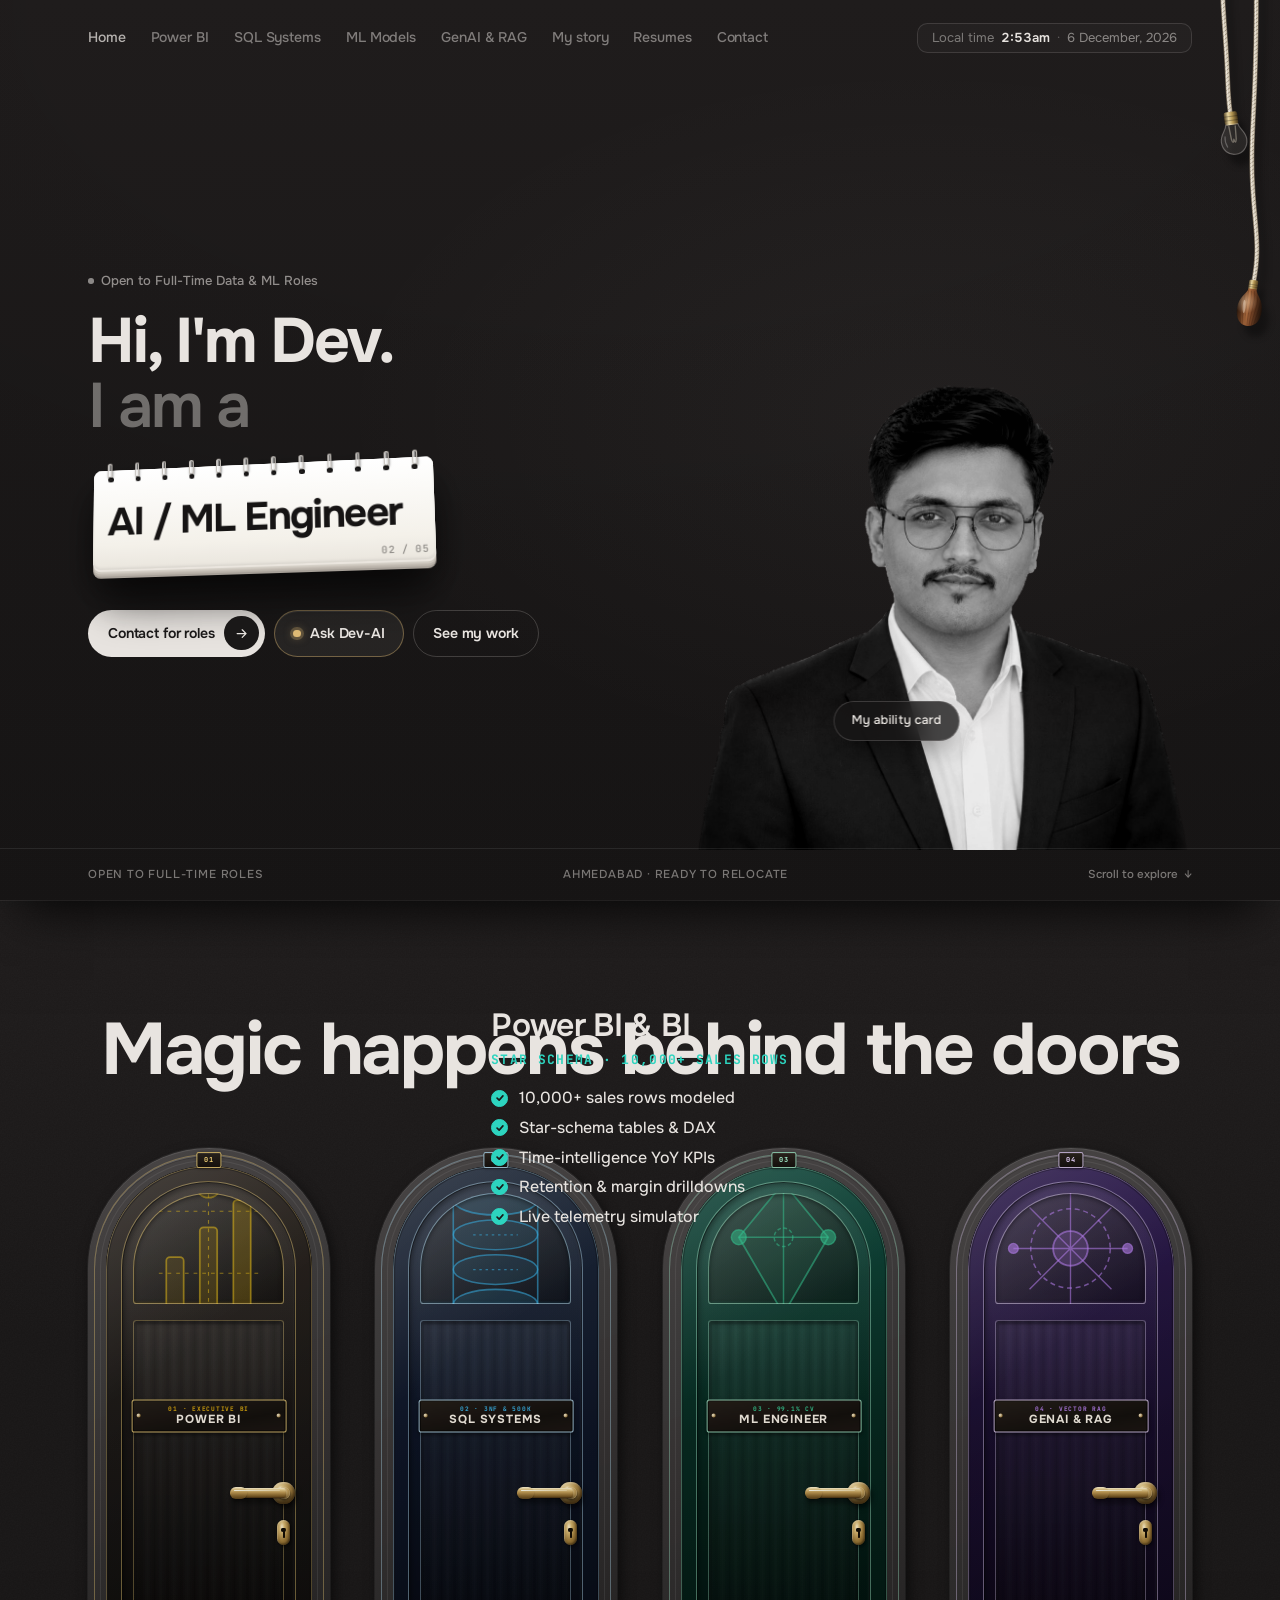
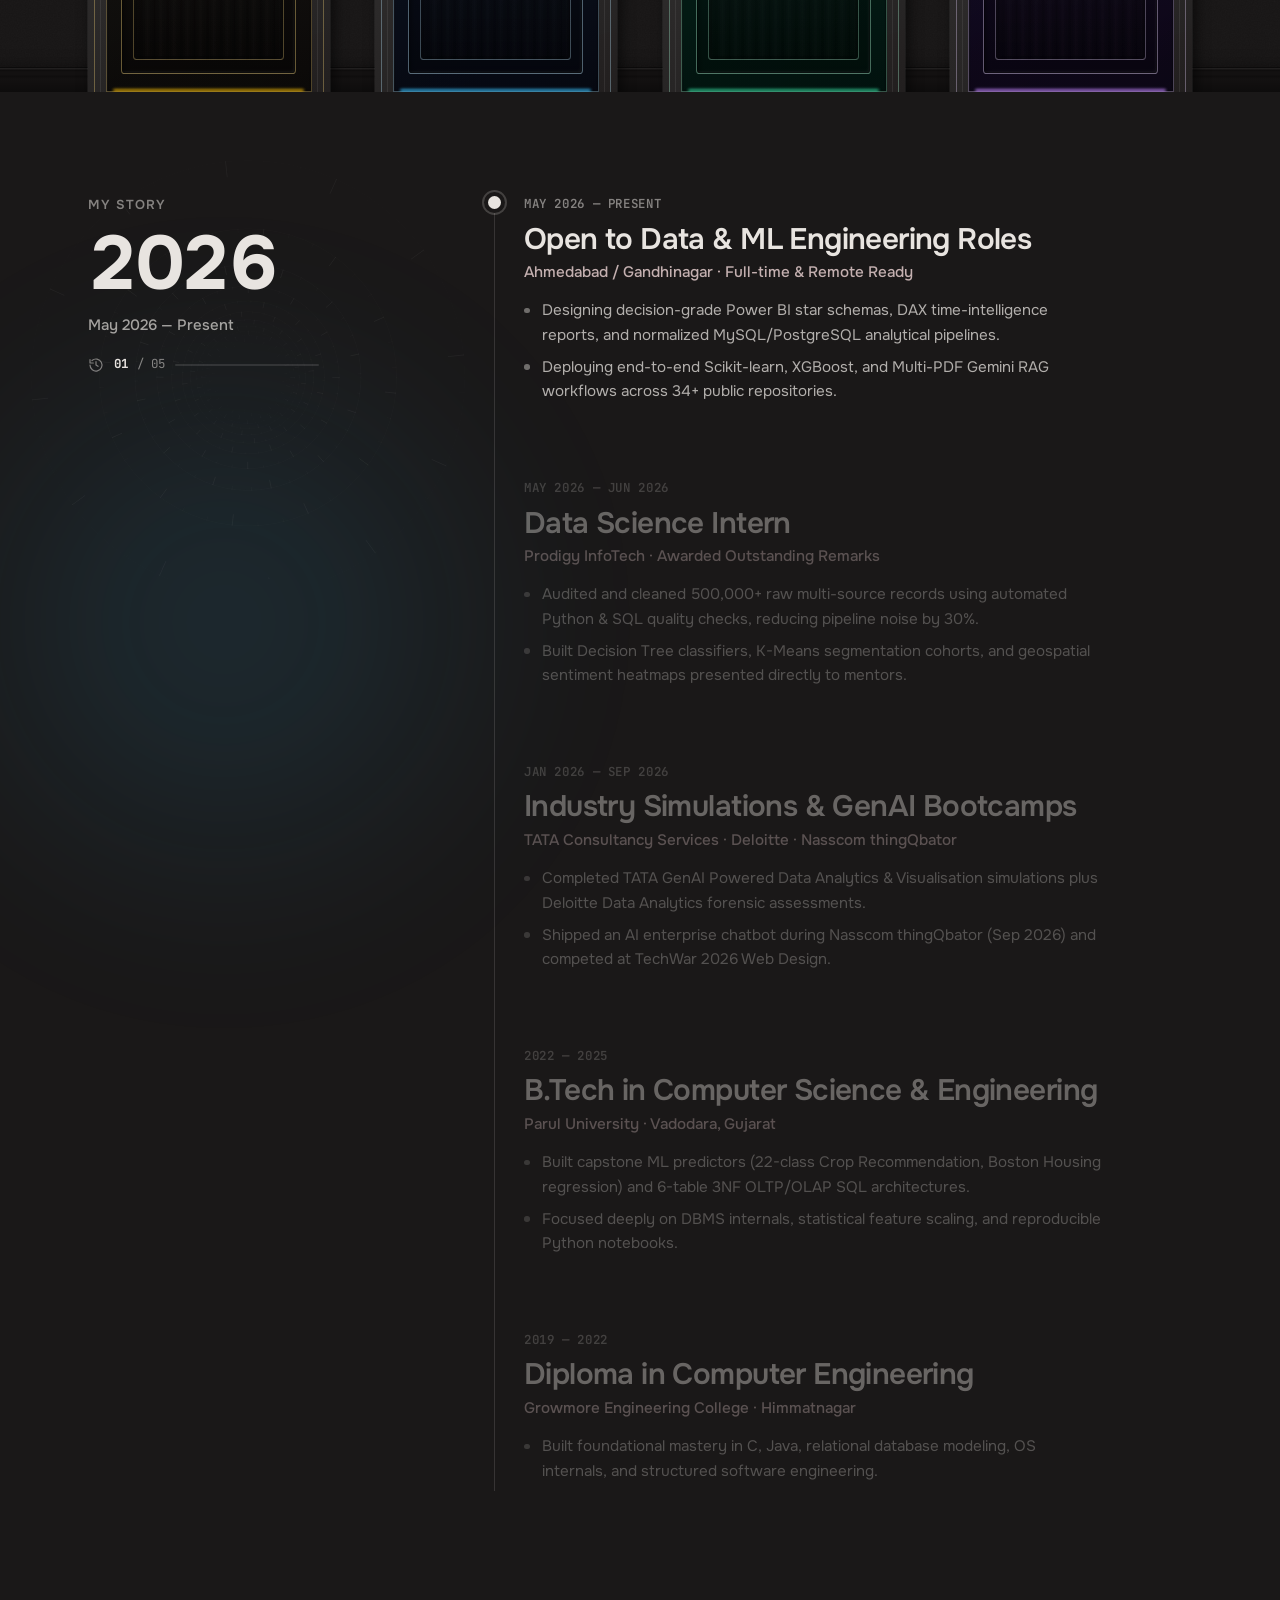
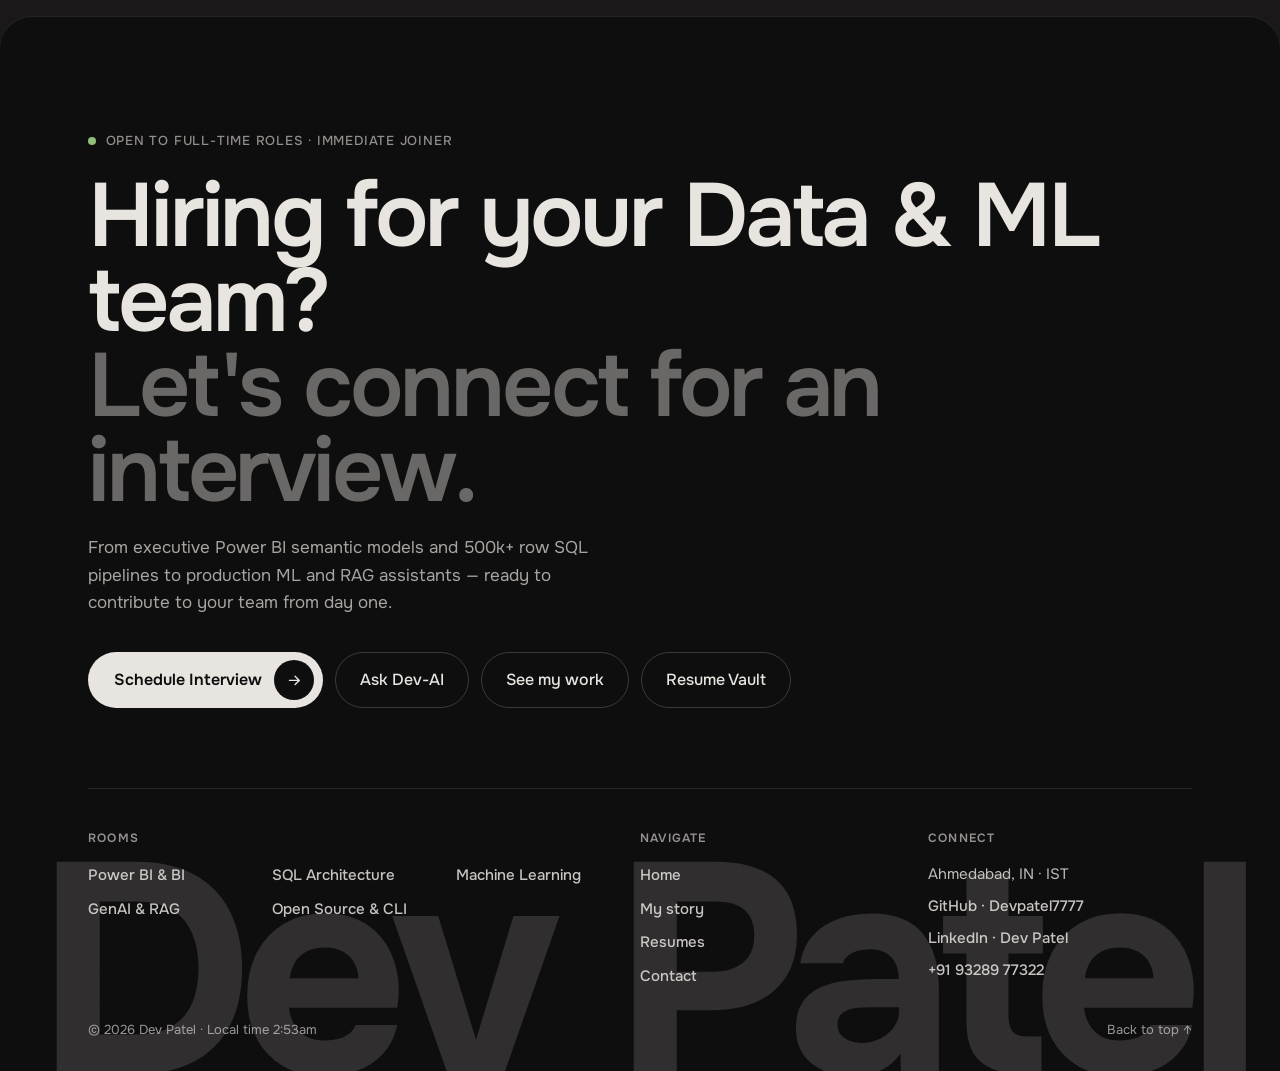
==== commit a976c715: "fix(hero): remove blueprint grid mode and background box type behind portrait" ====
--- a/index.html
+++ b/index.html
@@ -178,7 +178,6 @@
 
       <div class="hero__stage">
         <div class="fig" id="fig" aria-label="Dev Patel portrait stage">
-          <span class="fig__bgtype" aria-hidden="true">DP</span>
           <img alt="" aria-hidden="true" decoding="async" fetchpriority="high" id="figBase" src="assets/portrait-cutout.png">
           <canvas aria-hidden="true" id="figCanvas"></canvas>
           <button type="button" aria-controls="holo" aria-haspopup="dialog" class="fig__card" id="holoOpen">My ability card</button>
@@ -189,7 +188,6 @@
         <span>Open to Full-Time Roles</span>
         <span class="mid">Ahmedabad · Ready to Relocate</span>
         <div class="hero__bar-acts">
-          <button type="button" class="bp-btn" data-blueprint="" aria-pressed="false" title="Toggle Architectural Blueprint Grid (Press B)">Blueprint [B]</button>
           <button type="button" class="scroll" data-go="works">Scroll to explore <i aria-hidden="true">↓</i></button>
         </div>
       </div>
@@ -444,7 +442,6 @@
         <div class="sf__bot">
           <span>© <span data-fyear="">2026</span> Dev Patel · Local time <span data-ftime="">—</span></span>
           <div class="sf__bot-acts">
-            <button type="button" data-blueprint="" aria-pressed="false">Blueprint [B]</button>
             <button type="button" id="sfTop">Back to top ↑</button>
           </div>
         </div>
@@ -455,11 +452,6 @@
       </div>
     </footer>
   </div>
-
-  <!-- ============ Blueprint Active Indicator ============ -->
-  <button type="button" class="bp-pill" id="bpPill" data-blueprint="" hidden aria-label="Exit Blueprint Grid Mode">
-    <i></i> BLUEPRINT ON · 88REM GRID · EXIT [B]
-  </button>
 
   <!-- ============ Floating Back to Top & Scrolled AI Concierge Dock ============ -->
   <button type="button" aria-label="Open Dev-AI Recruiter Concierge" class="ai-fab" id="aiFab" data-copilot="">
@@ -500,7 +492,6 @@
       <span>Local time <span data-navtime=""></span></span>
       <div class="navm__bot-actions">
         <button type="button" id="navTheme">Switch Light / Dark</button>
-        <button type="button" data-blueprint="" aria-pressed="false">Blueprint Mode</button>
         <button type="button" id="navAi">Ask Dev-AI</button>
         <button type="button" id="navResumes">Resume Vault</button>
         <button type="button" id="navStart">Schedule Interview →</button>
--- a/style.css
+++ b/style.css
@@ -401,17 +401,6 @@
   display: flex; align-items: flex-end; justify-content: center;
   cursor: pointer;
 }
-.fig__bgtype {
-  position: absolute;
-  bottom: 14%;
-  font-size: clamp(7rem, 15vw, 14rem);
-  font-weight: 800;
-  letter-spacing: -.06em;
-  line-height: .82;
-  color: rgba(var(--fg-rgb), .035);
-  user-select: none;
-  pointer-events: none;
-}
 
 .fig img {
   position: relative; z-index: 1;
@@ -763,15 +752,6 @@
 .hero__bar .mid { display: none; }
 @media (min-width: 640px) { .hero__bar .mid { display: inline; } }
 .hero__bar-acts { display: inline-flex; align-items: center; gap: .95rem; }
-.bp-btn {
-  padding: .22rem .58rem; border-radius: 999px;
-  border: 1px solid rgba(var(--fg-rgb), .18);
-  font-family: 'JetBrains Mono', monospace; font-size: .64rem; letter-spacing: .06em;
-  color: rgba(var(--fg-rgb), .68); transition: border-color .2s, color .2s, background .2s;
-}
-.bp-btn:hover, .bp-btn[aria-pressed="true"] {
-  color: var(--foreground); border-color: rgba(125, 211, 252, .65); background: rgba(56, 189, 248, .12);
-}
 .hero__bar .scroll { display: inline-flex; align-items: center; gap: .4rem; }
 .hero__bar .scroll i { font-style: normal; display: inline-block; animation: floatDown 2s ease-in-out infinite; }
 @keyframes floatDown {
@@ -1415,37 +1395,6 @@
 .sf__bot button { color: inherit; }
 .sf__bot button:hover { color: var(--sf-fg); }
 
-/* ---------- Architectural Blueprint Overlay Mode (Press B) ---------- */
-html[data-blueprint="on"] body::after {
-  content: ""; position: fixed; inset: 0; pointer-events: none; z-index: 75;
-  background-image:
-    linear-gradient(rgba(56, 189, 248, .085) 1px, transparent 1px),
-    linear-gradient(90deg, rgba(56, 189, 248, .085) 1px, transparent 1px);
-  background-size: 32px 32px;
-}
-html[data-blueprint="on"] .doorway,
-html[data-blueprint="on"] .cal__body,
-html[data-blueprint="on"] .fig {
-  outline: 1px dashed rgba(56, 189, 248, .48);
-  outline-offset: 4px;
-}
-html[data-blueprint="on"] .unit::after {
-  content: "ARCH 1:2.25 · 70° SWING"; position: absolute; left: 50%; bottom: 1.9rem; translate: -50% 0; z-index: 5;
-  padding: .14rem .42rem; border-radius: 4px; pointer-events: none;
-  background: rgba(8, 26, 40, .86); border: 1px solid rgba(56, 189, 248, .48);
-  color: #7dd3fc; font-family: 'JetBrains Mono', monospace; font-size: .56rem; white-space: nowrap;
-}
-.bp-pill {
-  position: fixed; left: max(1.25rem, env(safe-area-inset-left)); bottom: max(4.65rem, calc(env(safe-area-inset-bottom) + 4.65rem)); z-index: 80;
-  display: inline-flex; align-items: center; gap: .42rem;
-  padding: .42rem .82rem; border-radius: 999px;
-  background: rgba(8, 24, 38, .92); color: #bae6fd;
-  border: 1px solid rgba(56, 189, 248, .55);
-  box-shadow: 0 8px 24px -6px rgba(0, 0, 0, .5);
-  font-family: 'JetBrains Mono', monospace; font-size: .64rem; font-weight: 600; letter-spacing: .05em;
-}
-.bp-pill i { width: 6px; height: 6px; border-radius: 50%; background: #38bdf8; box-shadow: 0 0 8px #38bdf8; }
-
 /* ---------- Floating Back to Top ---------- */
 .totop {
   --tt-bg: #1A1818; --tt-fg: #E8E4E0; --tt-ring: 232, 228, 224;
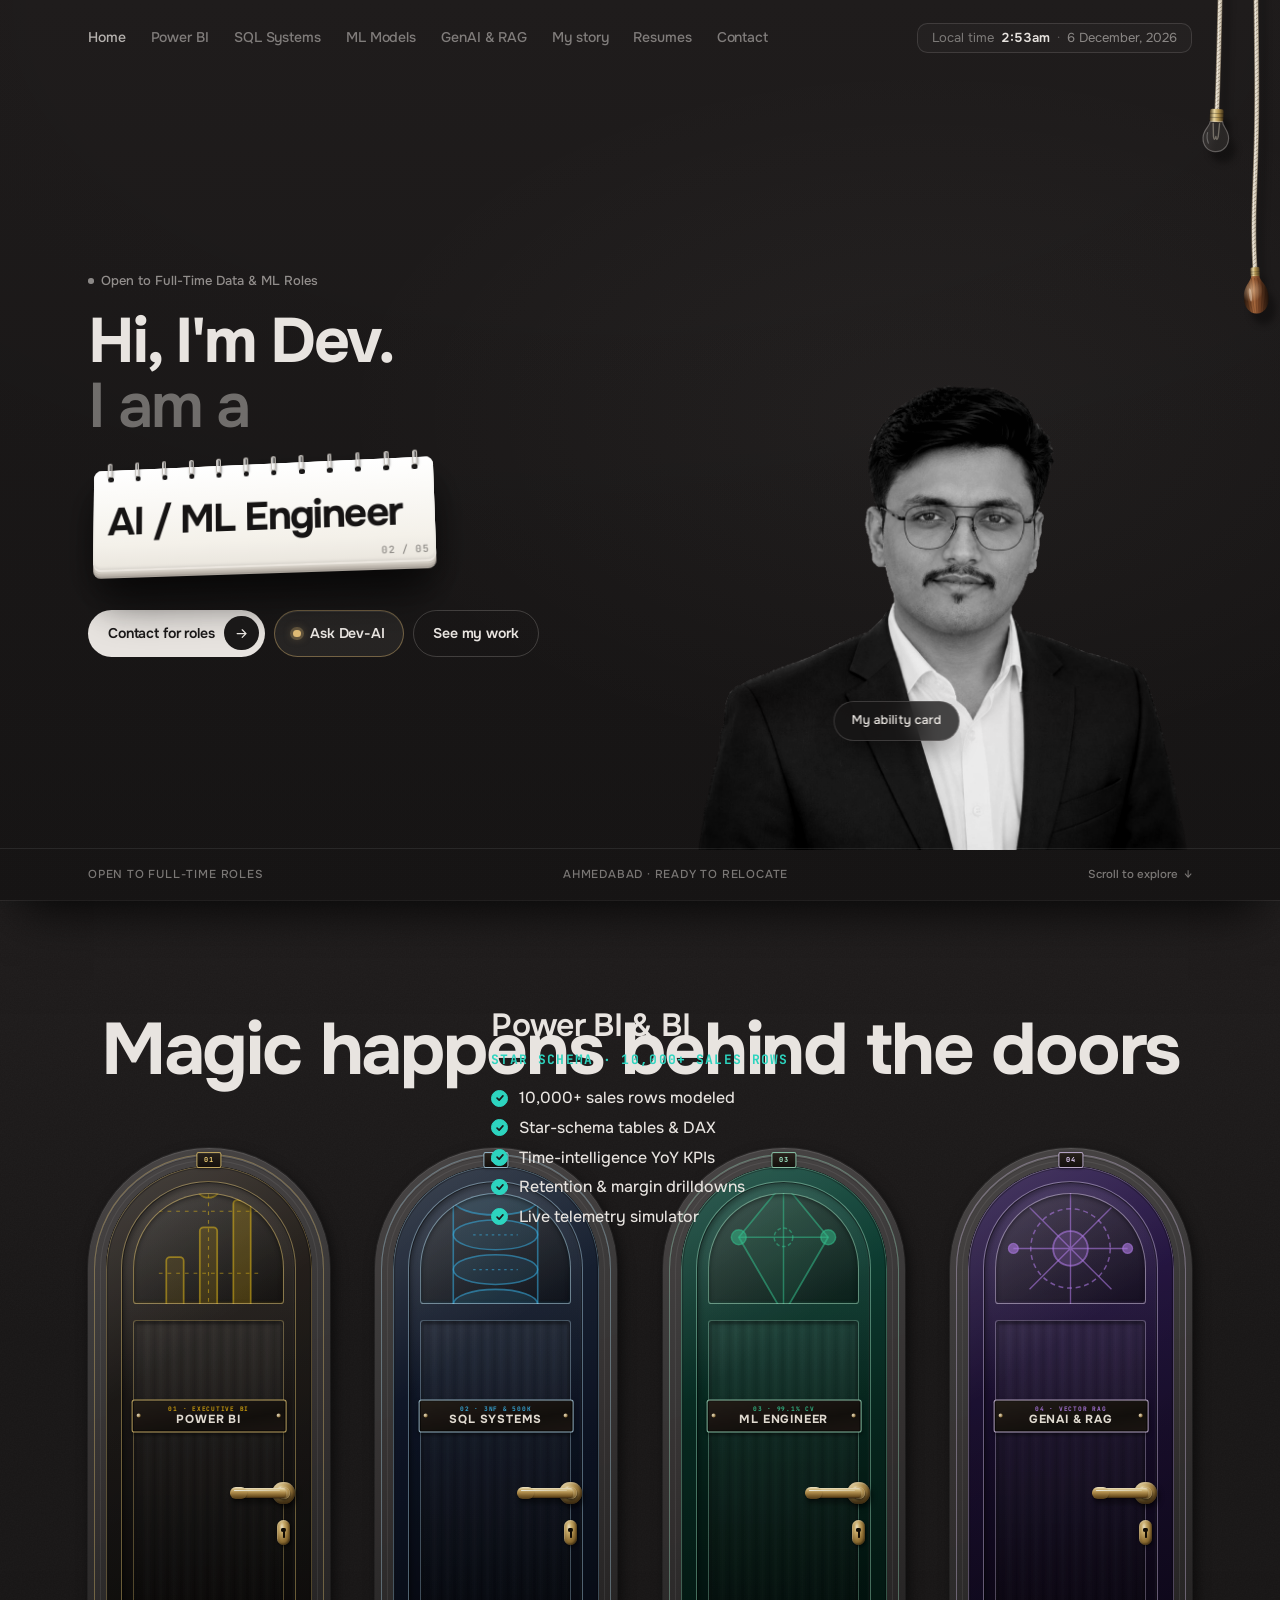
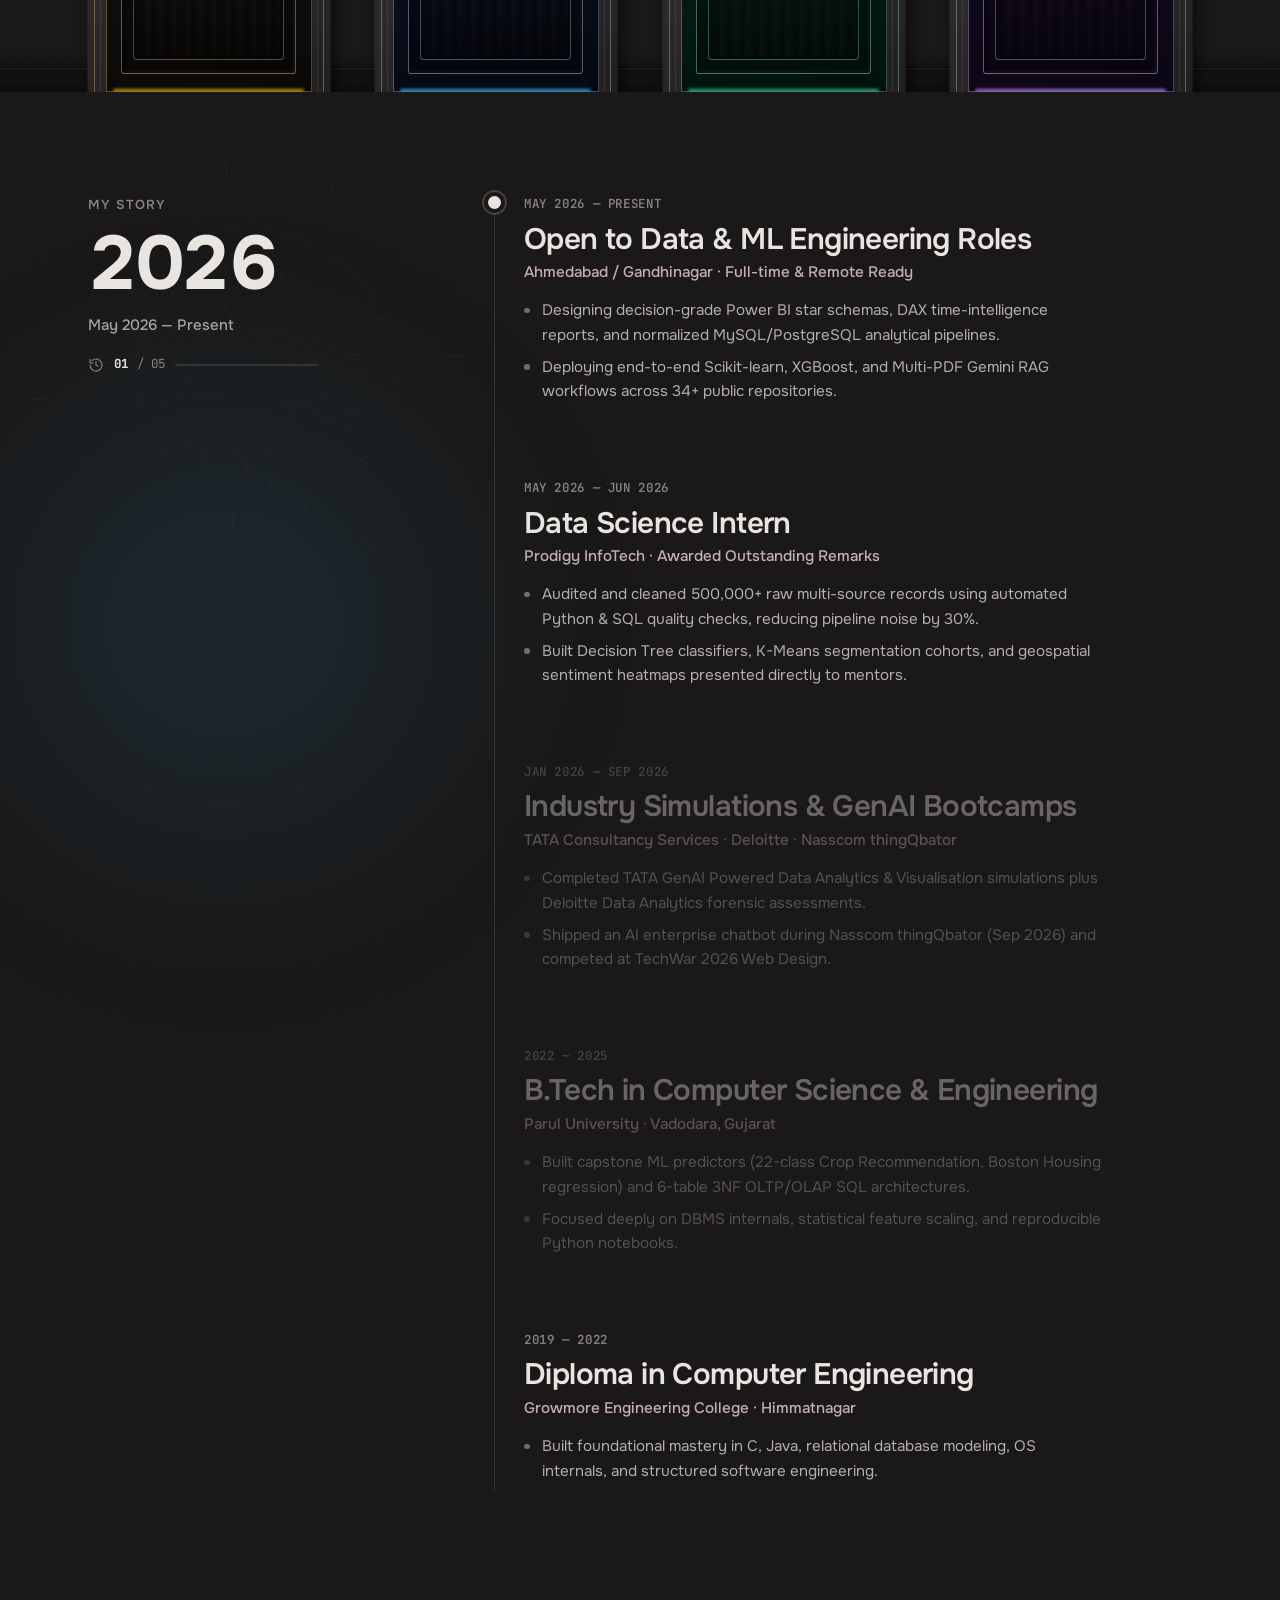
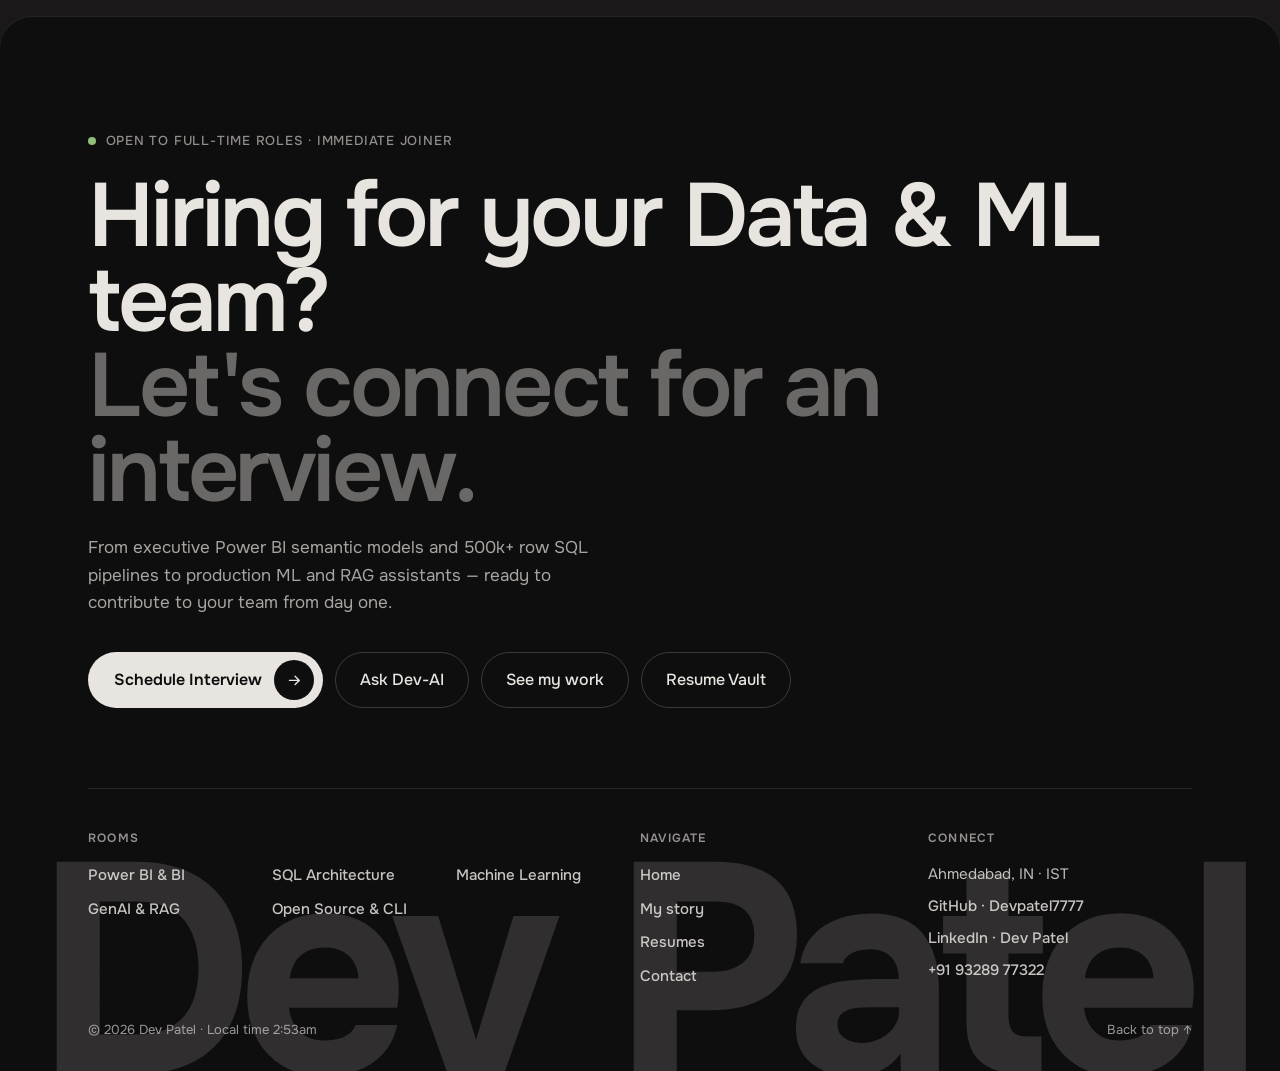
==== commit d08938e6: "chore(cache): bump asset query versions to v2.2" ====
--- a/index.html
+++ b/index.html
@@ -36,7 +36,7 @@
   <link rel="preconnect" href="https://fonts.gstatic.com" crossorigin>
   <link href="https://fonts.googleapis.com/css2?family=JetBrains+Mono:wght@400;500;600;700&family=Onest:wght@400;500;600;700;800&display=swap" rel="stylesheet">
   <script src="rooms/prepaint.js"></script>
-  <link rel="stylesheet" href="style.css">
+  <link rel="stylesheet" href="style.css?v=2.2">
 </head>
 <body>
   <a class="skip" href="#main">Skip to content</a>
@@ -768,6 +768,6 @@
     </div>
   </div>
 
-  <script src="main.js"></script>
+  <script src="main.js?v=2.2"></script>
 </body>
 </html>
